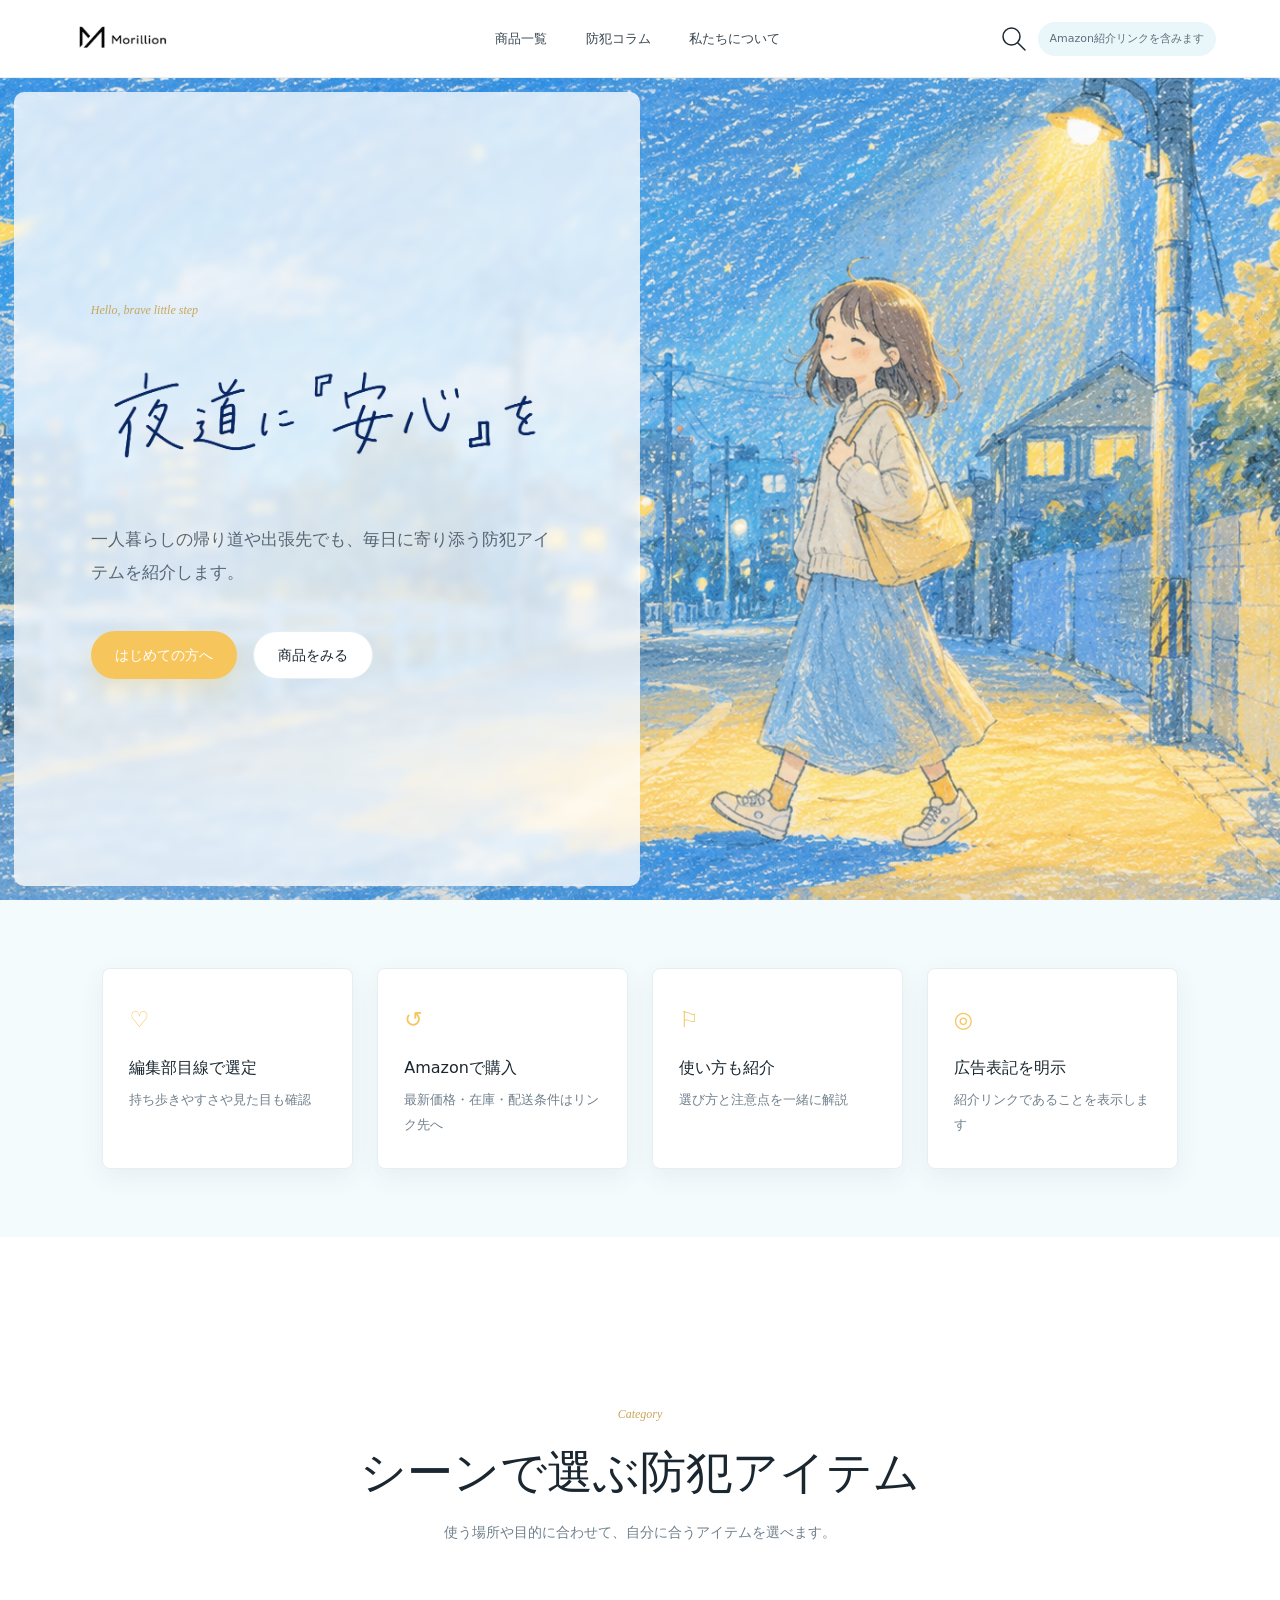
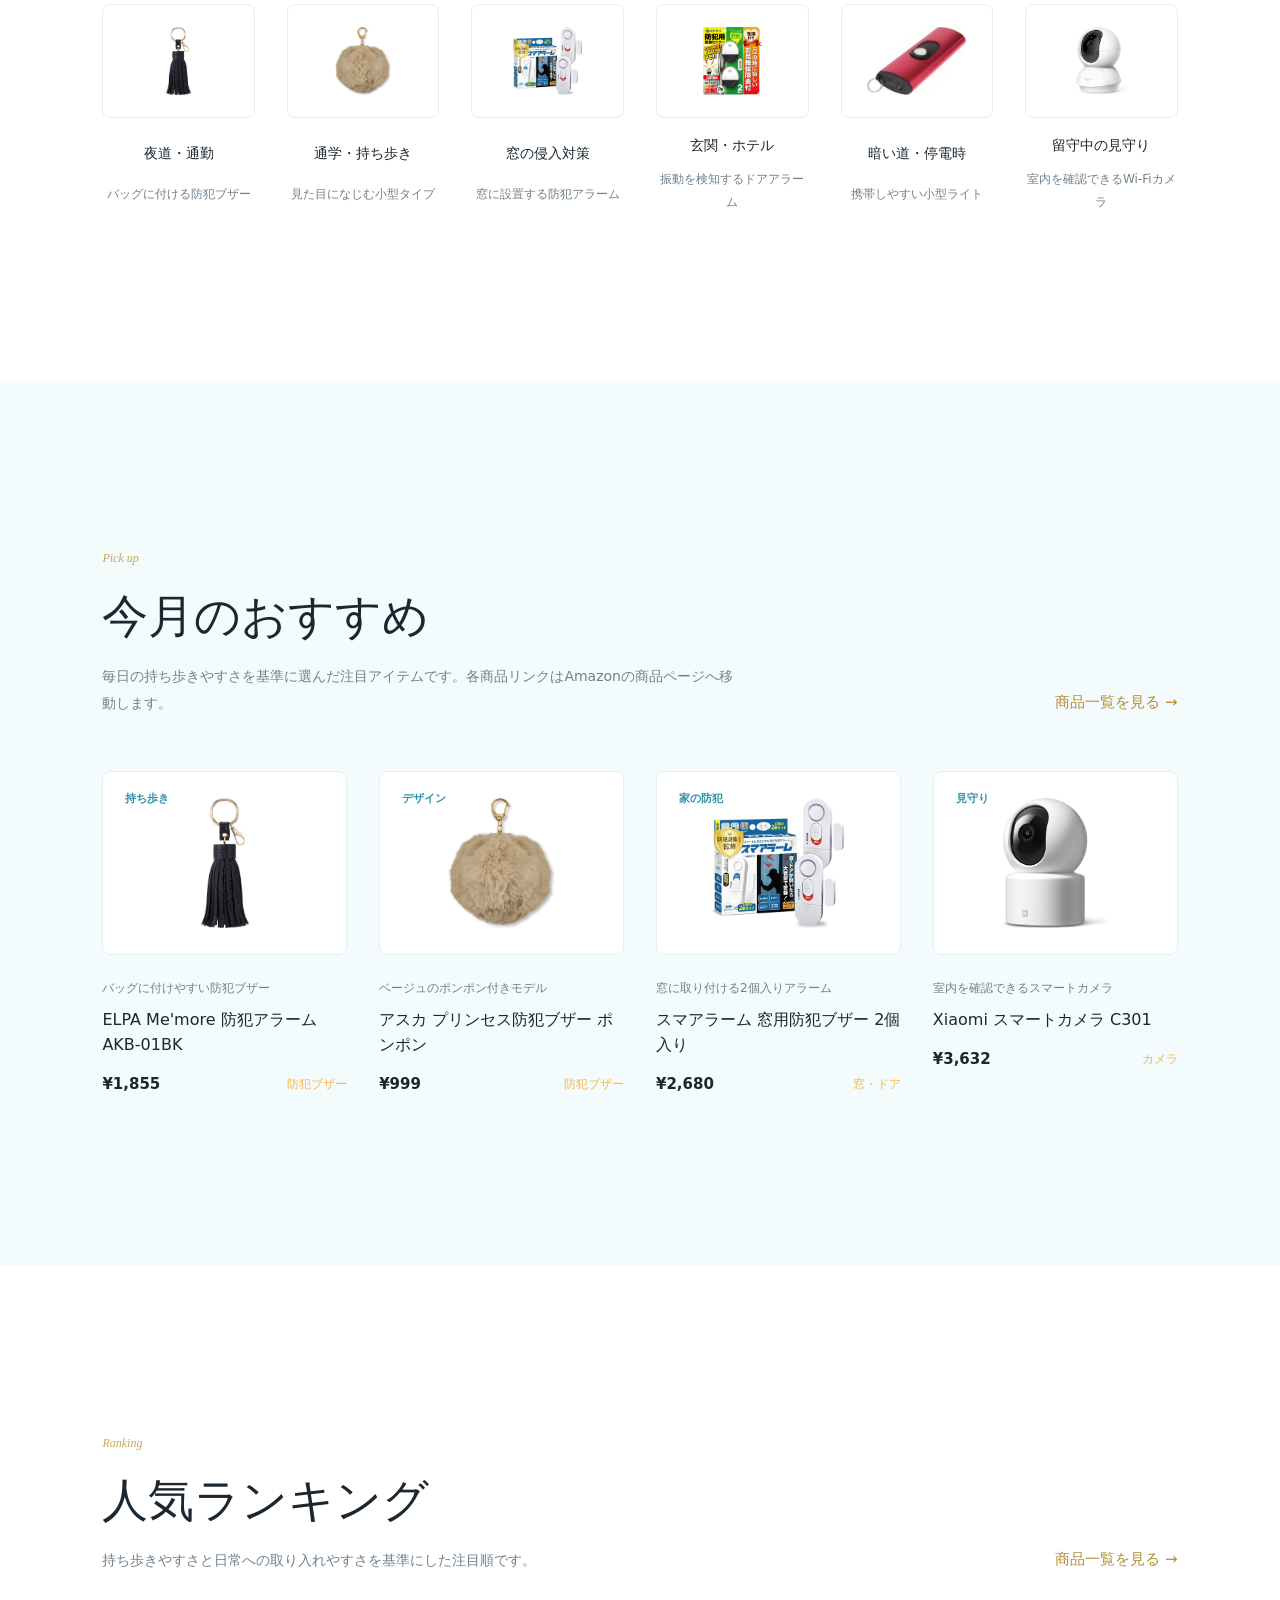
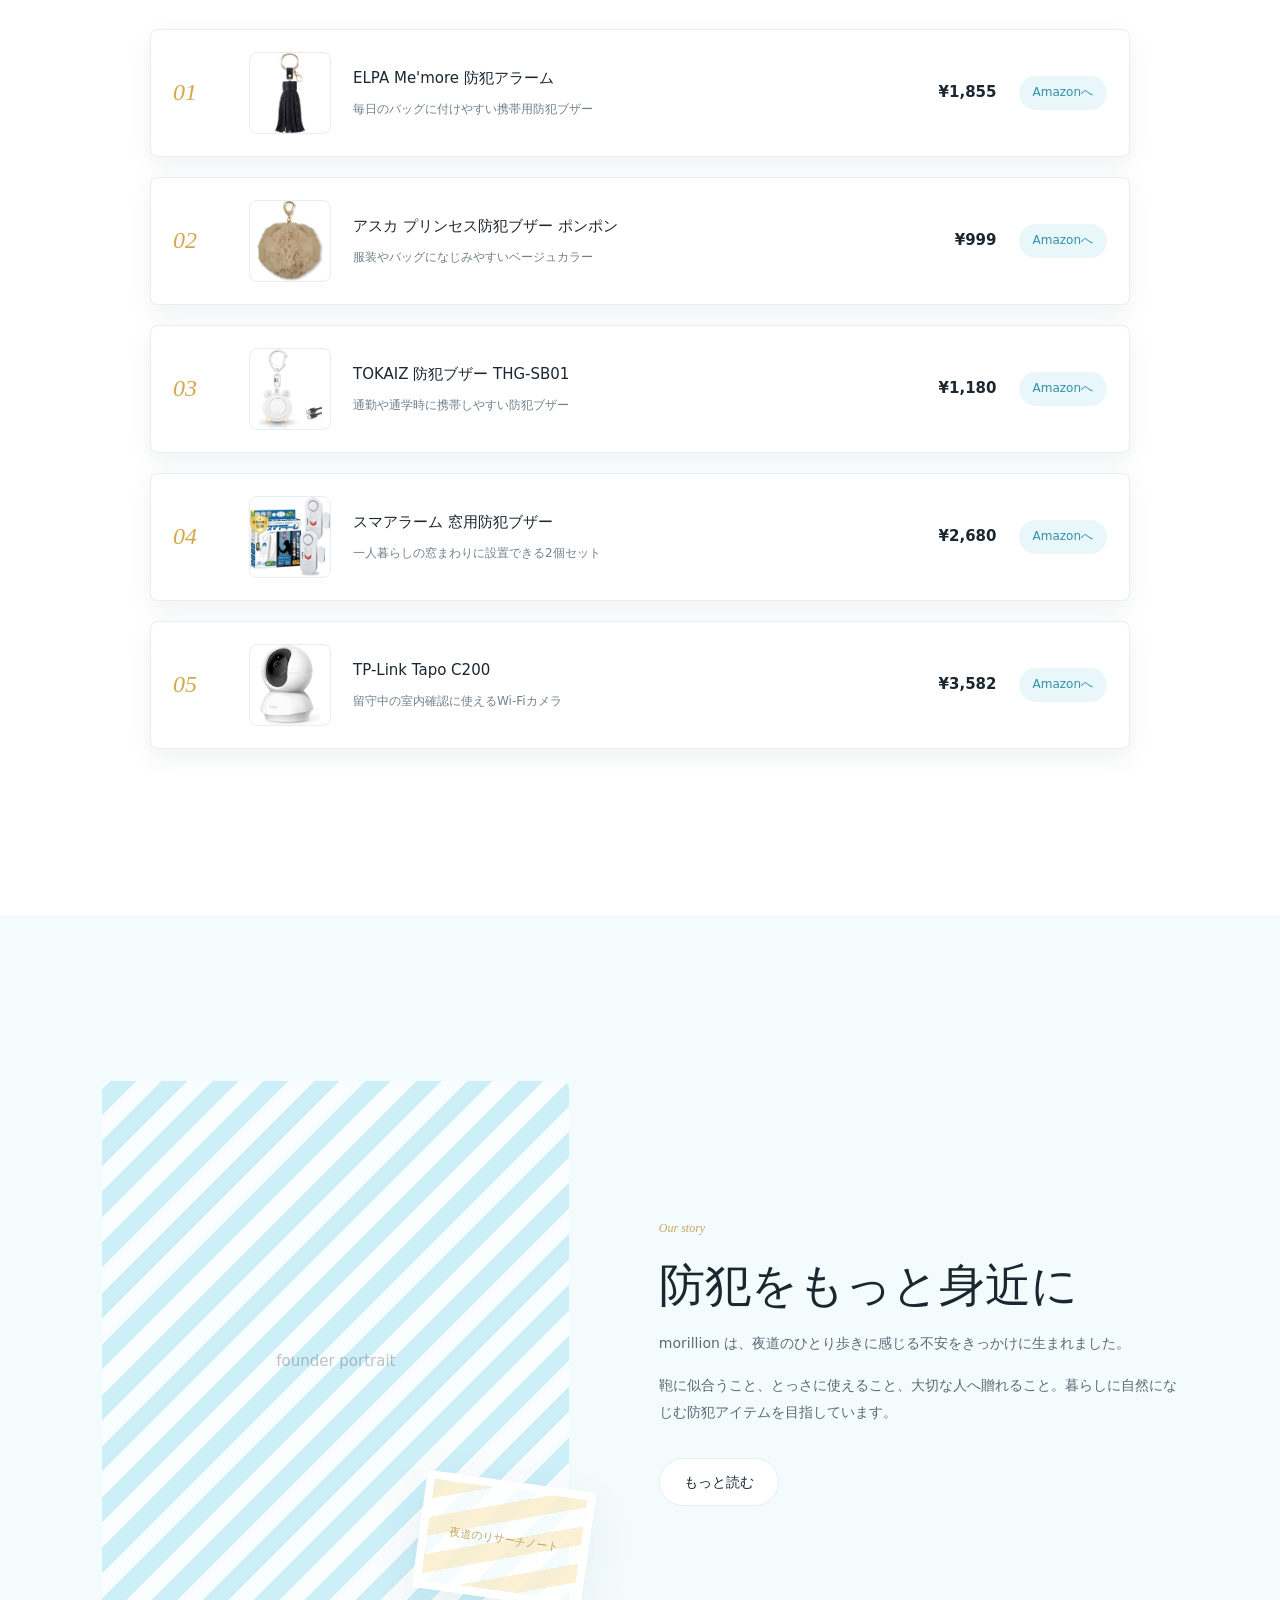
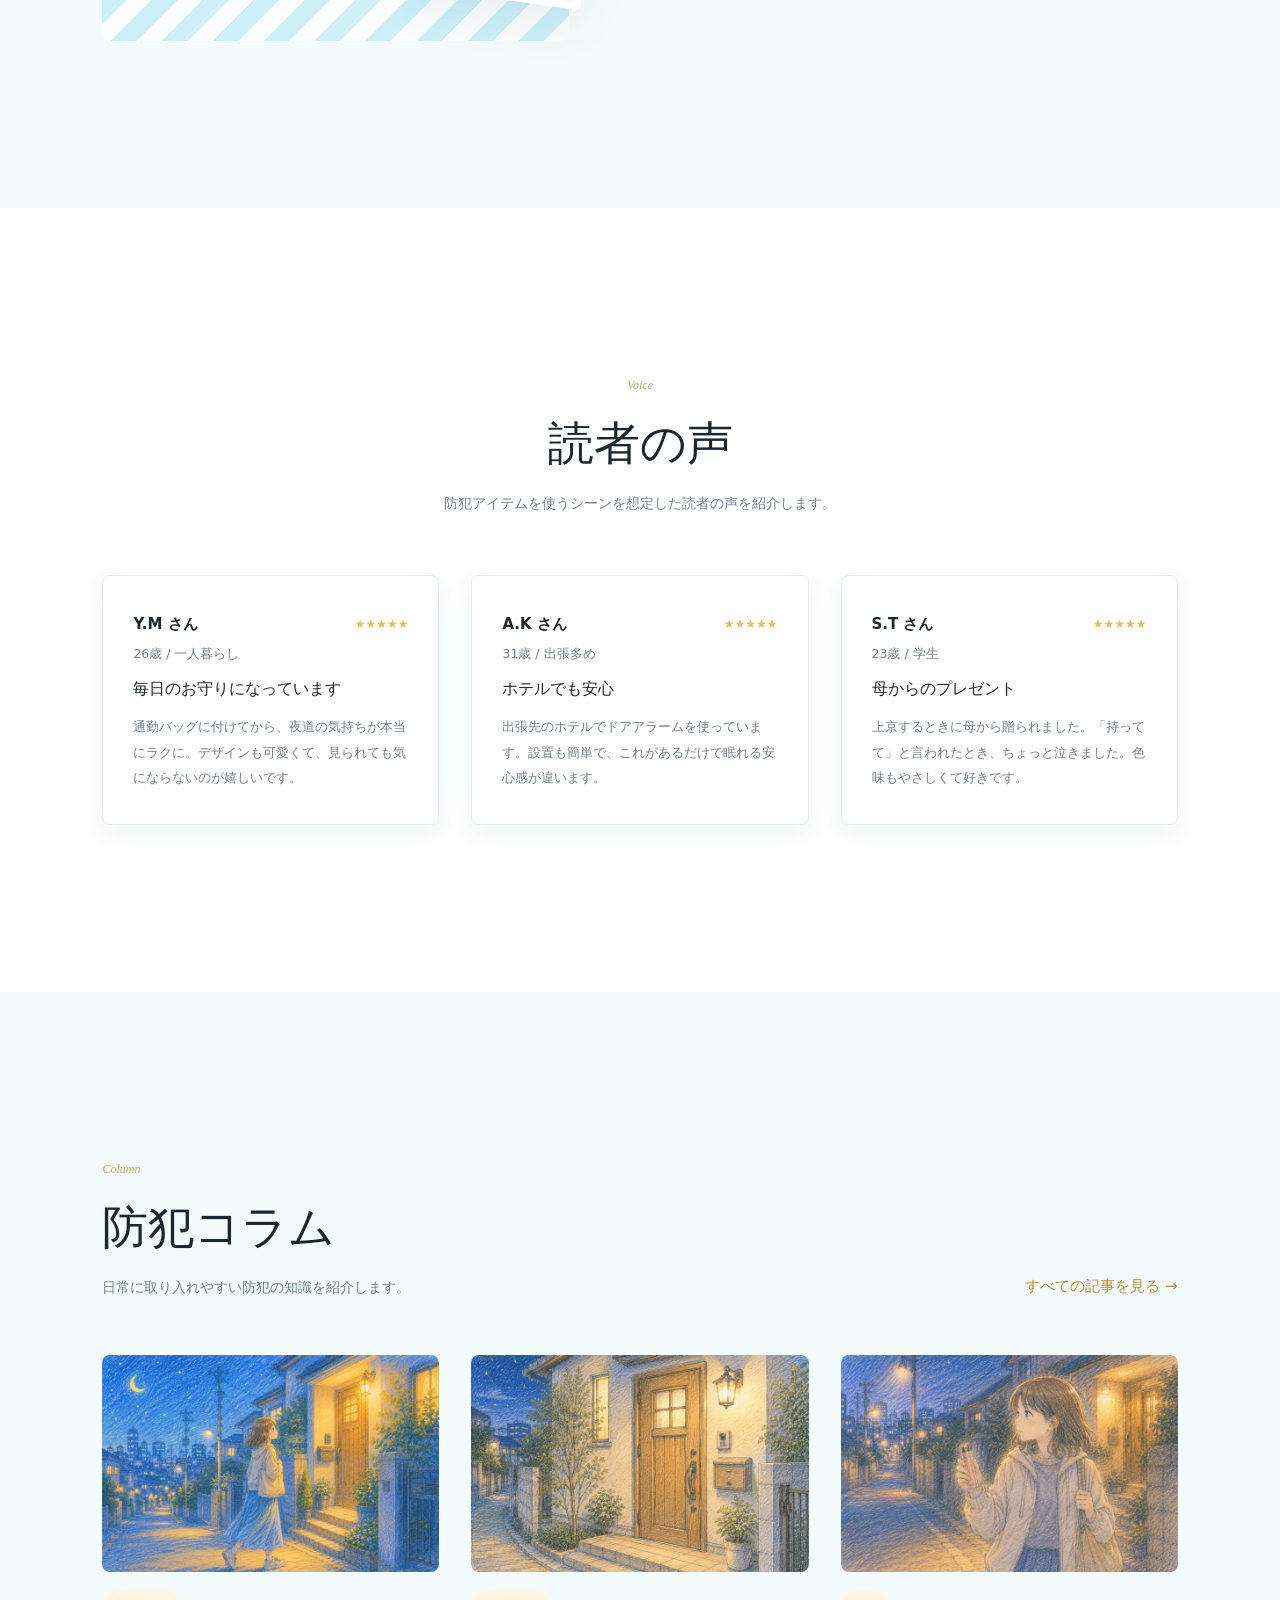
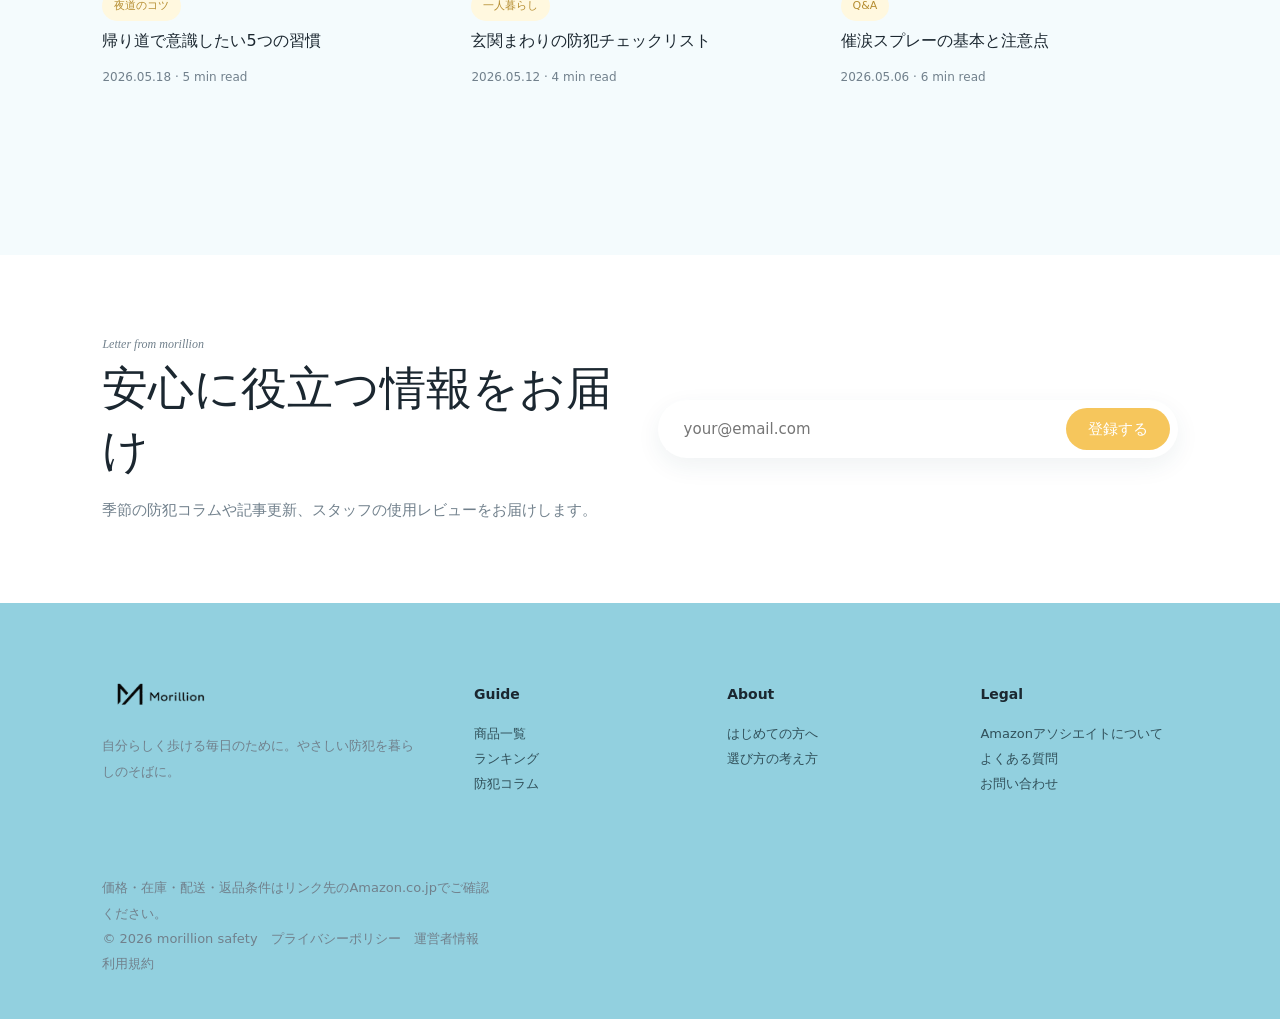
==== index.html @ a6da68ee "comit_sorano" ====
<!doctype html>
<html lang="ja">
  <head>
    <meta charset="utf-8">
    <meta name="viewport" content="width=device-width, initial-scale=1">
    <title>morillion | 女性向け夜道の防犯アイテム紹介サイト</title>
    <meta name="description" content="morillionは、夜道や一人暮らしの不安に寄り添う、防犯アイテムの選び方とAmazon掲載商品を紹介する情報サイトです。">
    <link rel="stylesheet" href="styles.css?v=20260609-15">
  </head>
  <body>
    <div class="intro-loader" id="introLoader" aria-label="読み込み中">
      <p class="intro-text" id="introText" aria-live="polite">夜道に「安心」を</p>
    </div>
    <header class="site-header">
      <a class="brand" href="#top" aria-label="morillion home">
        <span class="brand-logo-crop"><img class="brand-logo-image" src="images/brand-logo.png" alt="Morillion"></span>
      </a>
      <button class="menu-button" type="button" aria-expanded="false" aria-controls="site-nav">
        <span></span><span></span><span></span>
      </button>
      <nav id="site-nav" class="site-nav" aria-label="主要ナビゲーション">
        <a href="products.html">商品一覧</a>
        <a href="columns.html">防犯コラム</a>
        <a href="about.html">私たちについて</a>
      </nav>
      <div class="header-actions">
        <button type="button" aria-label="検索" data-search-open><svg class="search-icon" viewBox="0 0 32 32" aria-hidden="true"><circle cx="13.5" cy="13.5" r="8.5"></circle><path d="m20 20 7 7"></path></svg></button>
        <span class="affiliate-note">Amazon紹介リンクを含みます</span>
      </div>
    </header>

    <main id="top">
      <section class="hero">
        <div class="hero-copy">
          <p class="eyebrow">Hello, brave little step</p>
          <h1 class="hero-logo-title">
            <img src="images/hero-logo.png" alt="夜道に安心を">
          </h1>
          <p class="lead">一人暮らしの帰り道や出張先でも、毎日に寄り添う防犯アイテムを紹介します。</p>
          <div class="hero-buttons">
            <a class="button primary" href="about.html">はじめての方へ</a>
            <a class="button secondary" href="products.html">商品をみる</a>
          </div>
        </div>
        <div class="hero-visual image-hero" aria-label="夜道を歩く女性のイメージ">
          <img src="images/hero-visual.png" alt="夜道を歩く女性のイラスト">
        </div>
      </section>

      <section id="guide" class="trust-band" aria-label="morillionの安心ポイント">
        <article>
          <span>♡</span>
          <h2>編集部目線で選定</h2>
          <p>持ち歩きやすさや見た目も確認</p>
        </article>
        <article>
          <span>↺</span>
          <h2>Amazonで購入</h2>
          <p>最新価格・在庫・配送条件はリンク先へ</p>
        </article>
        <article>
          <span>⚐</span>
          <h2>使い方も紹介</h2>
          <p>選び方と注意点を一緒に解説</p>
        </article>
        <article>
          <span>◎</span>
          <h2>広告表記を明示</h2>
          <p>紹介リンクであることを表示します</p>
        </article>
      </section>

      <section class="section category-section">
        <p class="section-kicker">Category</p>
        <h2>シーンで選ぶ防犯アイテム</h2>
        <p class="section-lead">使う場所や目的に合わせて、自分に合うアイテムを選べます。</p>
        <div class="category-grid">
          <a href="products.html#alarm"><span class="scene-image"><img src="images/products/B0GKLRSCWT.jpg" alt="ELPA Me'more 防犯アラーム"></span><strong>夜道・通勤</strong><small>バッグに付ける防犯ブザー</small></a>
          <a href="products.html#alarm"><span class="scene-image"><img src="images/products/B0CLL9YHVR.jpg" alt="アスカ プリンセス防犯ブザー"></span><strong>通学・持ち歩き</strong><small>見た目になじむ小型タイプ</small></a>
          <a href="products.html#home"><span class="scene-image"><img src="images/products/B0G2L3BVNR.jpg" alt="スマアラーム 窓用防犯ブザー"></span><strong>窓の侵入対策</strong><small>窓に設置する防犯アラーム</small></a>
          <a href="products.html#home"><span class="scene-image"><img src="images/products/B0DWM73Z1W.jpg" alt="振動センサー 防犯ドアアラーム"></span><strong>玄関・ホテル</strong><small>振動を検知するドアアラーム</small></a>
          <a href="products.html#light"><span class="scene-image"><img src="images/products/B0GGXZ4G5D.jpg" alt="Miflaier キーチェーンライト"></span><strong>暗い道・停電時</strong><small>携帯しやすい小型ライト</small></a>
          <a href="products.html#camera"><span class="scene-image"><img src="images/products/B07YG7RNF2.jpg" alt="TP-Link Tapo C200"></span><strong>留守中の見守り</strong><small>室内を確認できるWi-Fiカメラ</small></a>
        </div>
      </section>

      <section id="products" class="section products-section">
        <div class="section-row">
          <div>
            <p class="section-kicker">Pick up</p>
            <h2>今月のおすすめ</h2>
            <p class="section-lead">毎日の持ち歩きやすさを基準に選んだ注目アイテムです。各商品リンクはAmazonの商品ページへ移動します。</p>
          </div>
          <a href="products.html">商品一覧を見る →</a>
        </div>
        <div class="product-grid">
          <article class="product-card">
            <div class="product-image has-photo"><img src="images/products/B0GKLRSCWT.jpg" alt="ELPA Me'more 防犯アラーム AKB-01BK"><b>持ち歩き</b></div>
            <p>バッグに付けやすい防犯ブザー</p>
            <h3><a href="https://www.amazon.co.jp/dp/B0GKLRSCWT" target="_blank" rel="sponsored noopener noreferrer">ELPA Me'more 防犯アラーム AKB-01BK</a></h3>
            <div><strong>¥1,855</strong><span>防犯ブザー</span></div>
          </article>
          <article class="product-card">
            <div class="product-image has-photo"><img src="images/products/B0CLL9YHVR.jpg" alt="アスカ プリンセス防犯ブザー ポンポン"><b>デザイン</b></div>
            <p>ベージュのポンポン付きモデル</p>
            <h3><a href="https://www.amazon.co.jp/dp/B0CLL9YHVR" target="_blank" rel="sponsored noopener noreferrer">アスカ プリンセス防犯ブザー ポンポン</a></h3>
            <div><strong>¥999</strong><span>防犯ブザー</span></div>
          </article>
          <article class="product-card">
            <div class="product-image has-photo"><img src="images/products/B0G2L3BVNR.jpg" alt="スマアラーム 窓用防犯ブザー"><b>家の防犯</b></div>
            <p>窓に取り付ける2個入りアラーム</p>
            <h3><a href="https://www.amazon.co.jp/dp/B0G2L3BVNR" target="_blank" rel="sponsored noopener noreferrer">スマアラーム 窓用防犯ブザー 2個入り</a></h3>
            <div><strong>¥2,680</strong><span>窓・ドア</span></div>
          </article>
          <article class="product-card">
            <div class="product-image has-photo"><img src="images/products/B0D7D7P84Q.jpg" alt="Xiaomi スマートカメラ C301"><b>見守り</b></div>
            <p>室内を確認できるスマートカメラ</p>
            <h3><a href="https://www.amazon.co.jp/dp/B0D7D7P84Q" target="_blank" rel="sponsored noopener noreferrer">Xiaomi スマートカメラ C301</a></h3>
            <div><strong>¥3,632</strong><span>カメラ</span></div>
          </article>
        </div>
      </section>

      <section id="ranking" class="section ranking-section">
        <div class="section-row">
          <div>
            <p class="section-kicker">Ranking</p>
            <h2>人気ランキング</h2>
            <p class="section-lead">持ち歩きやすさと日常への取り入れやすさを基準にした注目順です。</p>
          </div>
          <a href="products.html">商品一覧を見る →</a>
        </div>
        <ol class="ranking-list">
          <li><span>01</span><img class="thumb product-thumb" src="images/products/B0GKLRSCWT.jpg" alt="ELPA Me'more 防犯アラーム"><div><b><a href="https://www.amazon.co.jp/dp/B0GKLRSCWT" target="_blank" rel="sponsored noopener noreferrer">ELPA Me'more 防犯アラーム</a></b><small>毎日のバッグに付けやすい携帯用防犯ブザー</small></div><strong>¥1,855</strong><a class="mini-cart" href="https://www.amazon.co.jp/dp/B0GKLRSCWT" target="_blank" rel="sponsored noopener noreferrer">Amazonへ</a></li>
          <li><span>02</span><img class="thumb product-thumb" src="images/products/B0CLL9YHVR.jpg" alt="アスカ プリンセス防犯ブザー ポンポン"><div><b><a href="https://www.amazon.co.jp/dp/B0CLL9YHVR" target="_blank" rel="sponsored noopener noreferrer">アスカ プリンセス防犯ブザー ポンポン</a></b><small>服装やバッグになじみやすいベージュカラー</small></div><strong>¥999</strong><a class="mini-cart" href="https://www.amazon.co.jp/dp/B0CLL9YHVR" target="_blank" rel="sponsored noopener noreferrer">Amazonへ</a></li>
          <li><span>03</span><img class="thumb product-thumb" src="images/products/B0DG5SS977.jpg" alt="TOKAIZ 防犯ブザー THG-SB01"><div><b><a href="https://www.amazon.co.jp/dp/B0DG5SS977" target="_blank" rel="sponsored noopener noreferrer">TOKAIZ 防犯ブザー THG-SB01</a></b><small>通勤や通学時に携帯しやすい防犯ブザー</small></div><strong>¥1,180</strong><a class="mini-cart" href="https://www.amazon.co.jp/dp/B0DG5SS977" target="_blank" rel="sponsored noopener noreferrer">Amazonへ</a></li>
          <li><span>04</span><img class="thumb product-thumb" src="images/products/B0G2L3BVNR.jpg" alt="スマアラーム 窓用防犯ブザー"><div><b><a href="https://www.amazon.co.jp/dp/B0G2L3BVNR" target="_blank" rel="sponsored noopener noreferrer">スマアラーム 窓用防犯ブザー</a></b><small>一人暮らしの窓まわりに設置できる2個セット</small></div><strong>¥2,680</strong><a class="mini-cart" href="https://www.amazon.co.jp/dp/B0G2L3BVNR" target="_blank" rel="sponsored noopener noreferrer">Amazonへ</a></li>
          <li><span>05</span><img class="thumb product-thumb" src="images/products/B07YG7RNF2.jpg" alt="TP-Link Tapo C200"><div><b><a href="https://www.amazon.co.jp/dp/B07YG7RNF2" target="_blank" rel="sponsored noopener noreferrer">TP-Link Tapo C200</a></b><small>留守中の室内確認に使えるWi-Fiカメラ</small></div><strong>¥3,582</strong><a class="mini-cart" href="https://www.amazon.co.jp/dp/B07YG7RNF2" target="_blank" rel="sponsored noopener noreferrer">Amazonへ</a></li>
        </ol>
      </section>

      <section id="story" class="story-section">
        <div class="story-image">
          <span>founder portrait</span>
          <em>夜道のリサーチノート</em>
        </div>
        <div class="story-copy">
          <p class="section-kicker">Our story</p>
          <h2>防犯をもっと身近に</h2>
          <p>morillion は、夜道のひとり歩きに感じる不安をきっかけに生まれました。</p>
          <p>鞄に似合うこと、とっさに使えること、大切な人へ贈れること。暮らしに自然になじむ防犯アイテムを目指しています。</p>
          <a class="button secondary" href="about.html">もっと読む</a>
        </div>
      </section>

      <section class="section voice-section">
        <p class="section-kicker">Voice</p>
        <h2>読者の声</h2>
        <p class="section-lead">防犯アイテムを使うシーンを想定した読者の声を紹介します。</p>
        <div class="voice-grid">
          <article><div><b>Y.M さん</b><span>★★★★★</span></div><small>26歳 / 一人暮らし</small><h3>毎日のお守りになっています</h3><p>通勤バッグに付けてから、夜道の気持ちが本当にラクに。デザインも可愛くて、見られても気にならないのが嬉しいです。</p></article>
          <article><div><b>A.K さん</b><span>★★★★★</span></div><small>31歳 / 出張多め</small><h3>ホテルでも安心</h3><p>出張先のホテルでドアアラームを使っています。設置も簡単で、これがあるだけで眠れる安心感が違います。</p></article>
          <article><div><b>S.T さん</b><span>★★★★★</span></div><small>23歳 / 学生</small><h3>母からのプレゼント</h3><p>上京するときに母から贈られました。「持ってて」と言われたとき、ちょっと泣きました。色味もやさしくて好きです。</p></article>
        </div>
      </section>

      <section id="column" class="section column-section">
        <div class="section-row">
          <div>
            <p class="section-kicker">Column</p>
            <h2>防犯コラム</h2>
            <p class="section-lead">日常に取り入れやすい防犯の知識を紹介します。</p>
          </div>
          <a href="columns.html">すべての記事を見る →</a>
        </div>
        <div class="article-grid">
          <article><a href="article.html?id=night-habits"><div class="article-cover article-cover-image"><img src="images/columns/night-habits.png" alt="帰り道で意識したい5つの習慣" width="1536" height="1024" loading="lazy"></div><small>夜道のコツ</small><h3>帰り道で意識したい5つの習慣</h3><p>2026.05.18 · 5 min read</p></a></article>
          <article><a href="article.html?id=entrance-check"><div class="article-cover article-cover-image"><img src="images/columns/entrance-check.png" alt="玄関まわりの防犯チェックリスト" width="1536" height="1024" loading="lazy"></div><small>一人暮らし</small><h3>玄関まわりの防犯チェックリスト</h3><p>2026.05.12 · 4 min read</p></a></article>
          <article><a href="article.html?id=spray-basics"><div class="article-cover article-cover-image"><img src="images/columns/spray-basics.png" alt="催涙スプレーの基本と注意点" width="1536" height="1024" loading="lazy"></div><small>Q&amp;A</small><h3>催涙スプレーの基本と注意点</h3><p>2026.05.06 · 6 min read</p></a></article>
        </div>
      </section>

      <section class="newsletter">
        <div>
          <p class="section-kicker">Letter from morillion</p>
          <h2>安心に役立つ情報をお届け</h2>
          <p>季節の防犯コラムや記事更新、スタッフの使用レビューをお届けします。</p>
        </div>
        <form id="newsletterForm">
          <label for="email" class="sr-only">メールアドレス</label>
          <input id="email" type="email" placeholder="your@email.com" required>
          <button type="submit">登録する</button>
        </form>
      </section>
    </main>

    <footer class="site-footer">
      <div>
        <a class="brand" href="#top">
          <span class="brand-logo-crop"><img class="brand-logo-image" src="images/brand-logo.png" alt="Morillion"></span>
        </a>
        <p>自分らしく歩ける毎日のために。やさしい防犯を暮らしのそばに。</p>
      </div>
      <nav>
        <h2>Guide</h2>
        <a href="products.html">商品一覧</a>
        <a href="#ranking">ランキング</a>
        <a href="columns.html">防犯コラム</a>
      </nav>
      <nav>
        <h2>About</h2>
        <a href="about.html">はじめての方へ</a>
        <a href="about.html#values">選び方の考え方</a>
      </nav>
      <nav>
        <h2>Legal</h2>
        <a href="#">Amazonアソシエイトについて</a>
        <a href="#">よくある質問</a>
        <a href="#">お問い合わせ</a>
      </nav>
      <p class="copyright">価格・在庫・配送・返品条件はリンク先のAmazon.co.jpでご確認ください。<br>© 2026 morillion safety　<a href="#">プライバシーポリシー</a>　<a href="#">運営者情報</a>　<a href="#">利用規約</a></p>
    </footer>
    <script src="products-data.js?v=20260609-2"></script>
    <script src="column-articles.js?v=20260609-4"></script>
    <script src="script.js?v=20260609-3"></script>
  </body>
</html>
---- styles.css ----
:root {
  --ink: #1b2730;
  --muted: #71808c;
  --line: #e6eef1;
  --paper: #ffffff;
  --sky-50: #f4fbfd;
  --sky-100: #e9f6fa;
  --sky-200: #cfeaf2;
  --sky-400: #8fcadc;
  --teal: #2f91a9;
  --gold: #f6c65c;
  --cream: #fbf6e9;
  --green: #dcefe4;
  --coral: #f7d6cf;
  --sand: #f5ecd8;
  --shadow: 0 16px 48px rgba(31, 74, 92, .08);
  --soft-shadow: 0 8px 24px rgba(31, 74, 92, .07);
  color-scheme: light;
}

* {
  box-sizing: border-box;
}

html {
  scroll-behavior: smooth;
}

body {
  margin: 0;
  color: var(--ink);
  background: var(--paper);
  font-family: "Hiragino Sans", "Yu Gothic", "YuGothic", "Noto Sans JP", system-ui, sans-serif;
  font-size: 15px;
  font-weight: 300;
  line-height: 1.95;
}

.intro-loader {
  position: fixed;
  inset: 0;
  z-index: 9999;
  display: grid;
  place-items: center;
  background: #9ed8e8;
  opacity: 1;
  visibility: visible;
  animation: introSlideOut .9s cubic-bezier(.76, 0, .24, 1) 2.75s forwards;
}

.intro-loader.is-hidden {
  opacity: 0;
  visibility: hidden;
  pointer-events: none;
}

.intro-text {
  width: 0;
  max-width: max-content;
  min-height: 1.4em;
  margin: 0;
  color: #fff;
  font-family: "Hiragino Sans", "Yu Gothic", "YuGothic", "Noto Sans JP", system-ui, sans-serif;
  font-size: clamp(18px, 3.1vw, 38px);
  font-weight: 300;
  line-height: 1.35;
  letter-spacing: 0;
  text-align: center;
  white-space: nowrap;
  overflow: hidden;
  text-shadow: 0 10px 28px rgba(31, 74, 92, .12);
  animation: introTyping 1.65s steps(9, end) .35s forwards;
}

.intro-text::after {
  content: "";
  display: inline-block;
  width: .08em;
  height: .95em;
  margin-left: .16em;
  background: currentColor;
  vertical-align: -.08em;
  animation: caretBlink .8s steps(1) infinite;
}

.intro-loader.is-complete .intro-text::after {
  animation: none;
  opacity: 0;
}

@keyframes introTyping {
  from {
    width: 0;
  }

  to {
    width: 9em;
  }
}

@keyframes introSlideOut {
  to {
    transform: translateY(-100%);
    pointer-events: none;
  }
}

@keyframes caretBlink {
  50% {
    opacity: 0;
  }
}

a {
  color: inherit;
  text-decoration: none;
}

.button,
.mini-cart,
.site-nav a,
.category-grid a,
.product-card a,
.ranking-list a,
.header-actions button,
.menu-button {
  position: relative;
  overflow: hidden;
  transition: transform .18s ease, box-shadow .18s ease, background-color .18s ease;
}

.button:active,
.mini-cart:active,
.site-nav a:active,
.category-grid a:active,
.product-card a:active,
.ranking-list a:active,
.header-actions button:active,
.menu-button:active {
  transform: scale(.97);
}

.click-ripple {
  position: absolute;
  left: var(--ripple-x);
  top: var(--ripple-y);
  width: var(--ripple-size);
  height: var(--ripple-size);
  background: rgba(143, 202, 220, .34);
  border-radius: 50%;
  pointer-events: none;
  transform: translate(-50%, -50%) scale(0);
  animation: clickRipple .56s ease-out forwards;
}

@keyframes clickRipple {
  to {
    opacity: 0;
    transform: translate(-50%, -50%) scale(1);
  }
}

button,
input {
  font: inherit;
}

.site-header {
  position: sticky;
  top: 0;
  z-index: 20;
  display: grid;
  grid-template-columns: 220px 1fr auto;
  align-items: center;
  gap: 24px;
  min-height: 78px;
  padding: 14px clamp(20px, 5vw, 64px);
  background: rgba(255, 255, 255, .9);
  border-bottom: 1px solid rgba(230, 238, 241, .85);
  backdrop-filter: blur(16px);
}

.brand {
  display: inline-flex;
  align-items: center;
  min-width: 0;
}

.brand-logo-crop {
  position: relative;
  display: block;
  width: 116px;
  height: 29px;
  overflow: hidden;
}

.brand-logo-image {
  position: absolute;
  left: 50%;
  top: 50%;
  display: block;
  width: 116px;
  max-width: none;
  height: 116px;
  object-fit: contain;
  transform: translate(-50%, -50%);
}

.brand-mark {
  width: 28px;
  height: 28px;
  border: 4px solid var(--sky-400);
  border-right-color: transparent;
  border-bottom-color: transparent;
  border-radius: 50%;
  transform: rotate(45deg);
}

.brand strong {
  display: block;
  font-size: 17px;
  font-weight: 500;
  line-height: 1.1;
  letter-spacing: 0;
}

.brand small {
  display: block;
  color: var(--muted);
  font-size: 10px;
  line-height: 1.2;
}

.site-nav {
  display: flex;
  justify-content: center;
  gap: clamp(16px, 3vw, 42px);
  font-size: 13px;
  font-weight: 300;
  color: #394650;
}

.site-nav a {
  padding: 10px 0;
}

.site-nav a:hover {
  color: var(--teal);
}

.header-actions {
  display: flex;
  align-items: center;
  gap: 8px;
}

.header-actions button,
.menu-button {
  display: grid;
  place-items: center;
  width: 38px;
  height: 38px;
  color: var(--ink);
  background: transparent;
  border: 0;
  border-radius: 999px;
  cursor: pointer;
}

.header-actions button:hover,
.menu-button:hover {
  background: var(--sky-100);
}

.header-actions button[data-search-open] {
  color: var(--ink);
}

.search-icon {
  display: block;
  width: 32px;
  height: 32px;
  fill: none;
  stroke: currentColor;
  stroke-width: 1.5;
  stroke-linecap: round;
  stroke-linejoin: round;
}

.affiliate-note {
  display: inline-flex;
  align-items: center;
  min-height: 34px;
  padding: 0 12px;
  color: #5e6f79;
  background: var(--sky-100);
  border-radius: 999px;
  font-size: 11px;
  line-height: 1.4;
  white-space: nowrap;
}

.menu-button {
  display: none;
}

.menu-button span {
  width: 18px;
  height: 2px;
  background: var(--ink);
  border-radius: 999px;
}

.hero {
  position: relative;
  display: flex;
  align-items: stretch;
  min-height: calc(100vh - 78px);
  padding: 0;
  background: var(--sky-100);
  overflow: hidden;
}

.hero-copy {
  position: relative;
  z-index: 1;
  display: flex;
  flex-direction: column;
  justify-content: center;
  width: calc(50% - 14px);
  margin: 14px 0 14px 14px;
  padding: clamp(48px, 7vw, 112px) clamp(36px, 6vw, 96px);
  background: rgba(255, 255, 255, .76);
  border: 0;
  border-radius: 10px;
  box-shadow: none;
  backdrop-filter: blur(5px);
  -webkit-backdrop-filter: blur(5px);
}

.eyebrow,
.section-kicker {
  margin: 0 0 14px;
  color: #c8a65a;
  font-family: Georgia, "Times New Roman", serif;
  font-size: 12px;
  font-style: italic;
}

.hero h1 {
  margin: 0;
  font-family: "Hiragino Sans", "Yu Gothic", "YuGothic", "Noto Sans JP", system-ui, sans-serif;
  font-size: clamp(42px, 6.2vw, 84px);
  font-weight: 300;
  line-height: 1.22;
  letter-spacing: 0;
}

.hero-logo-title img {
  display: block;
  width: min(100%, 620px);
  height: auto;
}

mark {
  display: inline-block;
  color: inherit;
  background: linear-gradient(transparent 58%, var(--sky-200) 58%);
}

.lead {
  max-width: 560px;
  margin: 30px 0 0;
  color: #586774;
  font-size: clamp(14px, 1.65vw, 17px);
}

.affiliate-disclosure {
  max-width: 560px;
  margin: 18px 0 0;
  padding: 12px 16px;
  color: #4c6570;
  background: rgba(255, 255, 255, .72);
  border: 1px solid var(--line);
  border-radius: 8px;
  font-size: 12px;
  line-height: 1.7;
}

.hero-buttons,
.hero-points {
  display: flex;
  flex-wrap: wrap;
  gap: 16px;
  margin-top: 42px;
}

.button {
  display: inline-flex;
  align-items: center;
  justify-content: center;
  min-height: 48px;
  padding: 0 24px;
  border-radius: 999px;
  font-weight: 400;
  font-size: 14px;
}

.button.primary {
  color: #fff;
  background: var(--gold);
  box-shadow: 0 12px 24px rgba(246, 198, 92, .28);
}

.button.secondary {
  color: var(--ink);
  background: #fff;
  border: 1px solid var(--line);
}

.hero-points {
  display: grid;
  grid-template-columns: repeat(2, minmax(0, 1fr));
  max-width: 630px;
}

.hero-points div {
  padding: 20px 22px;
  background: #fff;
  border: 1px solid var(--line);
  border-radius: 8px;
  box-shadow: var(--soft-shadow);
}

.hero-points dt {
  font-weight: 400;
}

.hero-points dd {
  margin: 0;
  color: var(--muted);
  font-size: 12px;
}

.hero-visual {
  position: relative;
  min-height: 560px;
  border-radius: 50%;
  background: radial-gradient(circle at 50% 50%, var(--sky-100), var(--sky-100) 58%, transparent 59%);
}

.image-hero {
  position: absolute;
  inset: 0;
  min-height: 0;
  border-radius: 0;
  background: transparent;
  overflow: hidden;
}

.image-hero img {
  display: block;
  width: 100%;
  height: 100%;
  object-fit: cover;
  object-position: 56% center;
  border-radius: 0;
  box-shadow: none;
}

.person {
  position: absolute;
  right: 28%;
  top: 26%;
  width: 118px;
  height: 270px;
  border-radius: 54px 54px 24px 24px;
  background:
    radial-gradient(circle at 50% 20px, #f5c7ad 0 28px, transparent 29px),
    linear-gradient(#121c22 0 54px, transparent 55px),
    linear-gradient(90deg, transparent 0 14%, #f7dbc8 14% 29%, transparent 29% 71%, #f7dbc8 71% 86%, transparent 86%),
    linear-gradient(#d7f1f6 0 165px, transparent 166px);
}

.person::before,
.person::after {
  content: "";
  position: absolute;
  bottom: 0;
  width: 14px;
  height: 84px;
  background: #53616a;
  border-radius: 999px;
}

.person::before {
  left: 36px;
}

.person::after {
  right: 36px;
}

.floating-card {
  position: absolute;
  display: grid;
  place-items: center;
  width: 210px;
  height: 150px;
  color: #b9a777;
  background:
    repeating-linear-gradient(-18deg, rgba(255,255,255,.72) 0 18px, rgba(245,236,216,.92) 18px 36px);
  border: 10px solid #fff;
  border-radius: 4px;
  box-shadow: var(--shadow);
  font-size: 12px;
  transform: rotate(-9deg);
}

.card-a {
  left: 12%;
  top: 42%;
}

.card-b {
  right: 4%;
  top: 12%;
  color: #85bdcc;
  background:
    repeating-linear-gradient(-18deg, rgba(255,255,255,.7) 0 18px, rgba(207,234,242,.9) 18px 36px);
  transform: rotate(8deg);
}

.badge {
  position: absolute;
  right: 8%;
  bottom: 13%;
  display: grid;
  place-items: center;
  width: 112px;
  height: 112px;
  color: #9c8150;
  background: #fff7df;
  border: 1px solid #f3dba2;
  border-radius: 50%;
  text-align: center;
  font-family: Georgia, "Times New Roman", serif;
  font-style: italic;
  line-height: 1.2;
  box-shadow: var(--soft-shadow);
}

.badge small {
  font-size: 10px;
}

.trust-band,
.products-section,
.story-section,
.column-section {
  background: var(--sky-50);
}

.category-section,
.ranking-section,
.voice-section,
.newsletter {
  background: var(--paper);
}

.trust-band {
  display: grid;
  grid-template-columns: repeat(4, minmax(0, 1fr));
  gap: 24px;
  padding: 68px clamp(24px, 8vw, 128px);
}

.trust-band article,
.voice-grid article,
.ranking-list li {
  background: #fff;
  border: 1px solid var(--line);
  border-radius: 8px;
  box-shadow: var(--soft-shadow);
}

.trust-band article {
  padding: 30px 26px;
}

.trust-band span {
  color: var(--gold);
  font-size: 22px;
}

.trust-band h2 {
  margin: 10px 0 4px;
  font-size: 16px;
  font-weight: 500;
}

.trust-band p,
.section-lead,
.product-card p,
.ranking-list small,
.voice-grid small,
.voice-grid p,
.article-grid p,
.newsletter p,
.site-footer p {
  color: var(--muted);
}

.trust-band p {
  margin: 0;
  font-size: 13px;
}

.section {
  padding: clamp(96px, 13vw, 180px) clamp(24px, 8vw, 128px);
  text-align: center;
}

.section h2,
.story-copy h2,
.newsletter h2 {
  margin: 0;
  font-weight: 500;
  font-size: clamp(27px, 3.8vw, 46px);
  line-height: 1.35;
  letter-spacing: 0;
}

.section-lead {
  margin: 16px auto 58px;
  max-width: 640px;
  font-size: 14px;
}

.category-grid {
  display: grid;
  grid-template-columns: repeat(6, minmax(0, 1fr));
  gap: 32px;
  max-width: 1100px;
  margin: 0 auto;
}

.category-grid a {
  display: grid;
  justify-items: center;
  gap: 8px;
  text-align: center;
}

.scene-image {
  display: grid;
  place-items: center;
  width: 100%;
  max-width: 168px;
  aspect-ratio: 4 / 3;
  padding: 22px;
  margin-bottom: 6px;
  overflow: hidden;
  background: #fff;
  border: 1px solid var(--line);
  border-radius: 8px;
  box-sizing: border-box;
}

.scene-image img {
  display: block;
  width: 100%;
  height: 100%;
  min-width: 0;
  min-height: 0;
  object-fit: contain;
  object-position: center;
}

.category-grid strong {
  font-size: 14px;
  font-weight: 400;
}

.category-grid small {
  color: var(--muted);
  font-size: 12px;
}

.stripe,
.product-image,
.thumb,
.article-cover,
.story-image {
  background: repeating-linear-gradient(-45deg, rgba(255,255,255,.55) 0 18px, var(--stripe-color) 18px 36px);
}

.stripe {
  display: block;
  width: min(132px, 100%);
  aspect-ratio: 1;
  border-radius: 50%;
}

.blue { --stripe-color: #cfeef7; }
.cream { --stripe-color: #fbefd0; }
.green { --stripe-color: #d9f0df; }
.coral { --stripe-color: #f7d4cb; }
.sand { --stripe-color: #f3ead4; }
.sky { --stripe-color: #d8f3fa; }

.product-grid,
.voice-grid,
.article-grid {
  display: grid;
  grid-template-columns: repeat(4, minmax(0, 1fr));
  gap: 32px;
  text-align: left;
}

.product-card h3,
.article-grid h3,
.voice-grid h3 {
  margin: 8px 0 12px;
  font-size: 16px;
  font-weight: 500;
  line-height: 1.55;
  letter-spacing: 0;
}

.product-image {
  position: relative;
  display: grid;
  place-items: center;
  aspect-ratio: 4 / 3;
  padding: 26px;
  margin-bottom: 22px;
  color: rgba(83, 97, 106, .42);
  border-radius: 8px;
  overflow: hidden;
  box-sizing: border-box;
}

.product-image img {
  width: 100%;
  height: 100%;
  min-width: 0;
  min-height: 0;
  object-fit: contain;
  object-position: center;
  display: block;
}

.product-image.has-photo {
  background: #fff;
  border: 1px solid var(--line);
}

.product-image b {
  position: absolute;
  top: 12px;
  left: 12px;
  padding: 4px 10px;
  color: var(--teal);
  background: rgba(255,255,255,.78);
  border-radius: 999px;
  font-size: 11px;
}

.product-card p {
  margin: 0;
  font-size: 12px;
}

.product-card > div:last-child {
  display: flex;
  justify-content: space-between;
  gap: 8px;
  align-items: center;
}

.product-card span {
  color: #f2b84d;
  font-size: 12px;
  white-space: nowrap;
}

.ranking-list {
  display: grid;
  gap: 20px;
  max-width: 980px;
  margin: 0 auto;
  padding: 0;
  list-style: none;
  text-align: left;
}

.ranking-list li {
  display: grid;
  grid-template-columns: 54px 82px 1fr auto auto;
  gap: 22px;
  align-items: center;
  padding: 22px;
}

.ranking-list li > span {
  color: #d4a84a;
  font-family: Georgia, "Times New Roman", serif;
  font-size: 24px;
  font-style: italic;
}

.thumb {
  display: block;
  width: 82px;
  aspect-ratio: 1;
  border-radius: 8px;
}

.product-thumb {
  height: 82px;
  object-fit: contain;
  background: #fff;
  border: 1px solid var(--line);
}

.ranking-list b {
  display: block;
  font-size: 15px;
  font-weight: 500;
}

.ranking-list small {
  display: block;
  margin-top: 4px;
  font-size: 12px;
}

.mini-cart {
  display: inline-flex;
  align-items: center;
  justify-content: center;
  min-width: 78px;
  height: 34px;
  padding: 0 14px;
  color: var(--teal);
  background: var(--sky-100);
  border: 0;
  border-radius: 999px;
  cursor: pointer;
  font-weight: 400;
  font-size: 12px;
}

.story-section {
  display: grid;
  grid-template-columns: minmax(280px, .9fr) minmax(0, 1fr);
  gap: clamp(40px, 7vw, 104px);
  align-items: center;
  padding: clamp(104px, 13vw, 180px) clamp(24px, 8vw, 128px);
}

.story-image {
  position: relative;
  display: grid;
  place-items: center;
  min-height: 560px;
  color: rgba(83, 97, 106, .38);
  border-radius: 8px;
  --stripe-color: #cceff8;
}

.story-image em {
  position: absolute;
  right: -20px;
  bottom: 42px;
  display: grid;
  place-items: center;
  width: 170px;
  height: 118px;
  color: #c2a65d;
  background: repeating-linear-gradient(-18deg, rgba(255,255,255,.8) 0 18px, rgba(251,239,208,.9) 18px 36px);
  border: 8px solid #fff;
  border-radius: 4px;
  box-shadow: var(--shadow);
  font-size: 11px;
  font-style: normal;
  transform: rotate(8deg);
}

.story-copy {
  max-width: 620px;
}

.story-copy p:not(.section-kicker) {
  color: #596976;
  font-size: 14px;
}

.story-copy .button {
  margin-top: 18px;
}

.voice-grid {
  grid-template-columns: repeat(3, minmax(0, 1fr));
}

.voice-grid article {
  padding: 34px 30px;
}

.voice-grid article > div {
  display: flex;
  justify-content: space-between;
  gap: 12px;
  align-items: center;
}

.voice-grid span {
  color: #f2b84d;
  font-size: 12px;
}

.voice-grid p {
  margin-bottom: 0;
  font-size: 13px;
}

.section-row {
  display: flex;
  justify-content: space-between;
  gap: 24px;
  align-items: end;
  margin-bottom: 54px;
  text-align: left;
}

.section-row .section-lead {
  margin-bottom: 0;
}

.section-row a {
  color: #b58d31;
  font-weight: 400;
  white-space: nowrap;
}

.article-grid {
  grid-template-columns: repeat(3, minmax(0, 1fr));
}

.article-cover {
  display: grid;
  place-items: center;
  aspect-ratio: 1.55;
  margin-bottom: 18px;
  color: rgba(83, 97, 106, .35);
  border-radius: 8px;
}

.article-cover-image {
  overflow: hidden;
}

.article-cover-image img {
  display: block;
  width: 100%;
  height: 100%;
  object-fit: cover;
  transition: transform .35s ease;
}

.article-grid a:hover .article-cover-image img {
  transform: scale(1.025);
}

.article-grid small {
  display: inline-block;
  padding: 4px 12px;
  color: #b58d31;
  background: #fff8df;
  border-radius: 999px;
  font-size: 11px;
}

.article-grid p {
  margin: 0;
  font-size: 12px;
}

.newsletter {
  display: grid;
  grid-template-columns: 1fr minmax(320px, 520px);
  gap: 40px;
  align-items: center;
  padding: 78px clamp(24px, 8vw, 128px);
}

.newsletter p {
  margin-bottom: 0;
}

.newsletter form {
  display: flex;
  min-height: 58px;
  padding: 8px;
  background: #fff;
  border-radius: 999px;
  box-shadow: var(--soft-shadow);
}

.newsletter input {
  width: 100%;
  min-width: 0;
  padding: 0 18px;
  border: 0;
  outline: 0;
}

.newsletter button {
  flex: 0 0 auto;
  padding: 0 22px;
  color: #fff;
  background: var(--gold);
  border: 0;
  border-radius: 999px;
  cursor: pointer;
  font-weight: 400;
}

.listing-hero {
  padding: clamp(82px, 11vw, 142px) clamp(24px, 8vw, 128px) clamp(54px, 8vw, 96px);
  background:
    radial-gradient(circle at 82% 20%, rgba(246, 198, 92, .2), transparent 18rem),
    linear-gradient(135deg, #fff 0 48%, var(--sky-100) 48% 100%);
}

.listing-hero h1 {
  max-width: 760px;
  margin: 0;
  font-size: clamp(42px, 7vw, 84px);
  font-weight: 300;
  line-height: 1.18;
  letter-spacing: 0;
}

.listing-hero .listing-logo-title {
  width: min(100%, 640px);
  max-width: none;
}

.listing-logo-title img {
  display: block;
  width: 100%;
  height: auto;
}

.listing-hero > p:not(.section-kicker):not(.affiliate-disclosure) {
  max-width: 680px;
  margin: 24px 0 0;
  color: #586774;
  font-size: clamp(14px, 1.65vw, 17px);
}

.product-listing {
  padding: clamp(72px, 10vw, 132px) clamp(24px, 8vw, 128px);
}

.listing-toolbar {
  display: flex;
  justify-content: space-between;
  gap: 28px;
  align-items: end;
  margin-bottom: 40px;
}

.listing-toolbar h2 {
  margin: 0;
  font-size: clamp(26px, 3.4vw, 42px);
  font-weight: 500;
  line-height: 1.35;
}

.filter-chips {
  display: flex;
  flex-wrap: wrap;
  justify-content: flex-end;
  gap: 10px;
}

.filter-chips a {
  display: inline-flex;
  align-items: center;
  min-height: 36px;
  padding: 0 14px;
  color: var(--teal);
  background: var(--sky-100);
  border: 1px solid var(--line);
  border-radius: 999px;
  font-size: 12px;
}

.catalog-grid {
  display: grid;
  gap: 24px;
}

.compact-catalog {
  grid-template-columns: repeat(4, minmax(0, 1fr));
  column-gap: clamp(18px, 3vw, 34px);
  row-gap: clamp(42px, 6vw, 70px);
}

.product-search-box {
  display: grid;
  grid-template-columns: auto minmax(220px, 420px) 1fr;
  align-items: center;
  gap: 14px 20px;
  margin: 30px 0 48px;
  padding: 20px 24px;
  background: var(--sky-50);
  border: 1px solid var(--line);
  border-radius: 8px;
}

.product-search-box label {
  font-size: 13px;
  font-weight: 500;
}

.product-search-box input {
  width: 100%;
  height: 44px;
  padding: 0 15px;
  background: #fff;
  border: 1px solid var(--sky-200);
  border-radius: 7px;
  outline: none;
  font: inherit;
}

.product-search-box input:focus {
  border-color: var(--teal);
  box-shadow: 0 0 0 3px rgba(47, 145, 169, .12);
}

.product-search-box p {
  margin: 0;
  color: var(--muted);
  font-size: 12px;
}

.catalog-card[hidden] {
  display: none;
}

.catalog-card {
  display: grid;
  grid-template-columns: minmax(180px, 280px) minmax(0, 1fr);
  gap: clamp(22px, 4vw, 46px);
  align-items: center;
  padding: clamp(18px, 3vw, 30px);
  background: #fff;
  border: 1px solid var(--line);
  border-radius: 8px;
  box-shadow: var(--soft-shadow);
}

.compact-card {
  position: relative;
  display: flex;
  min-height: 0;
  flex-direction: column;
  align-items: stretch;
  padding: 0;
  background: transparent;
  border: 0;
  border-radius: 0;
  box-shadow: none;
}

.compact-card h2 {
  margin: 8px 0 0;
  font-size: 15px;
  font-weight: 500;
  line-height: 1.08;
  letter-spacing: 0;
}

.product-slot {
  display: grid;
  place-items: center;
  aspect-ratio: 1 / 1.08;
  margin-bottom: 16px;
  background:
    linear-gradient(135deg, rgba(255,255,255,.42), transparent 48%),
    repeating-linear-gradient(-45deg, rgba(255,255,255,.7) 0 18px, var(--sky-100) 18px 36px);
  border-radius: 8px;
  overflow: hidden;
}

.product-slot img {
  display: block;
  width: 100%;
  height: 100%;
  padding: 14px;
  object-fit: contain;
  background: #fff;
}

.product-slot-B0GKLRSCWT img,
.product-slot-B08BNVHJ5J img,
.product-slot-B0C7GDLYVB img {
  position: absolute;
  inset: 0;
  width: 100%;
  max-width: none;
  height: 100%;
  max-height: none;
  padding: 46px 33px;
  object-fit: contain;
  object-position: center;
}

.product-slot-B0GKLRSCWT,
.product-slot-B08BNVHJ5J,
.product-slot-B0C7GDLYVB {
  position: relative;
  aspect-ratio: 1 / 1.08;
  background: #fff;
}

.product-price {
  margin: -3px 0 0;
  color: var(--teal);
  font-size: 13px;
  font-weight: 500;
  line-height: 1;
  letter-spacing: 0;
}

.compact-card.is-placeholder {
  background: transparent;
}

.text-link {
  display: inline-flex;
  width: max-content;
  margin-top: -3px;
  color: #b58d31;
  font-size: 12px;
  font-weight: 400;
  line-height: 1;
  letter-spacing: 0;
  border-bottom: 1px solid currentColor;
}

.text-link.is-disabled {
  color: var(--muted);
  border-bottom-color: transparent;
  cursor: default;
}

.catalog-image {
  display: grid;
  place-items: center;
  aspect-ratio: 1;
  background: var(--sky-50);
  border: 1px solid var(--line);
  border-radius: 8px;
  overflow: hidden;
}

.catalog-image img {
  display: block;
  width: 100%;
  height: 100%;
  object-fit: contain;
}

.catalog-copy {
  min-width: 0;
}

.product-tag {
  display: inline-flex;
  width: max-content;
  margin: 0;
  padding: 3px 9px;
  color: #b58d31;
  background: #fff8df;
  border-radius: 999px;
  font-size: 10px;
  line-height: 1.5;
}

.catalog-copy h2 {
  margin: 0;
  font-size: clamp(20px, 2.2vw, 30px);
  font-weight: 500;
  line-height: 1.45;
}

.catalog-copy > p:not(.product-tag) {
  margin: 12px 0 0;
  color: #596976;
  font-size: 14px;
}

.catalog-copy ul {
  display: flex;
  flex-wrap: wrap;
  gap: 8px;
  margin: 18px 0 22px;
  padding: 0;
  list-style: none;
}

.catalog-copy li {
  padding: 6px 10px;
  color: #52636d;
  background: var(--sky-50);
  border: 1px solid var(--line);
  border-radius: 999px;
  font-size: 12px;
}

.column-list-hero {
  background:
    radial-gradient(circle at 84% 24%, rgba(246, 198, 92, .16), transparent 20rem),
    linear-gradient(135deg, #fff 0 52%, var(--sky-50) 52% 100%);
}

.column-listing {
  padding: clamp(66px, 9vw, 120px) clamp(24px, 8vw, 128px) clamp(96px, 12vw, 160px);
}

.column-filter {
  display: flex;
  justify-content: space-between;
  gap: 30px;
  align-items: center;
  padding-bottom: 24px;
  border-bottom: 1px solid var(--line);
}

.column-filter > span {
  color: var(--ink);
  font-size: 13px;
  font-weight: 500;
}

.column-filter nav {
  display: flex;
  flex-wrap: wrap;
  justify-content: flex-end;
  gap: 8px 24px;
}

.column-filter button {
  padding: 4px 0;
  color: var(--muted);
  background: transparent;
  border: 0;
  border-bottom: 1px solid transparent;
  cursor: pointer;
  font-size: 12px;
}

.column-filter button:hover,
.column-filter button.is-active {
  color: var(--teal);
}

.column-filter button.is-active {
  border-bottom-color: currentColor;
}

.column-filter-status {
  margin: 14px 0 0;
  color: var(--muted);
  font-size: 12px;
  text-align: right;
}

[data-column-category][hidden] {
  display: none;
}

.featured-column {
  display: grid;
  grid-template-columns: minmax(320px, 1.1fr) minmax(280px, .9fr);
  gap: clamp(36px, 6vw, 80px);
  align-items: center;
  margin: clamp(54px, 7vw, 90px) 0 clamp(76px, 10vw, 128px);
}

.column-cover {
  aspect-ratio: 1.55;
  background: repeating-linear-gradient(-45deg, rgba(255,255,255,.55) 0 18px, var(--stripe-color) 18px 36px);
  border-radius: 8px;
}

.column-cover-large {
  aspect-ratio: 1.35;
  box-shadow: var(--soft-shadow);
}

.column-image-link {
  display: block;
  overflow: hidden;
  aspect-ratio: 1.55;
  border-radius: 8px;
}

.featured-column > .column-image-link {
  aspect-ratio: 1.35;
  box-shadow: var(--soft-shadow);
}

.column-image {
  display: block;
  width: 100%;
  height: 100%;
  object-fit: cover;
  transition: transform .35s ease;
}

.column-image-large {
  object-position: center;
}

.column-image-link:hover .column-image {
  transform: scale(1.025);
}

.column-category {
  display: inline-flex;
  margin: 0 0 12px;
  padding: 4px 11px;
  color: #b58d31;
  background: #fff8df;
  border-radius: 999px;
  font-size: 11px;
  line-height: 1.5;
}

.featured-column h2 {
  margin: 0;
  font-size: clamp(26px, 3.7vw, 46px);
  font-weight: 500;
  line-height: 1.45;
}

.featured-column > div:last-child > p:not(.column-category):not(.column-meta) {
  margin: 20px 0 0;
  color: #596976;
  font-size: 14px;
}

.column-meta {
  margin: 16px 0 0;
  color: var(--muted);
  font-size: 11px;
  line-height: 1.5;
}

.column-read {
  display: inline-flex;
  margin-top: 24px;
  color: #b58d31;
  border-bottom: 1px solid currentColor;
  font-size: 13px;
}

.column-read.is-disabled {
  color: var(--muted);
  border-bottom-color: transparent;
}

.column-list-grid {
  display: grid;
  grid-template-columns: repeat(3, minmax(0, 1fr));
  column-gap: clamp(22px, 4vw, 48px);
  row-gap: clamp(56px, 8vw, 92px);
}

.column-list-card {
  min-width: 0;
}

.column-list-card .column-cover,
.column-list-card .column-image-link {
  margin-bottom: 18px;
}

.column-list-card .column-category {
  margin-bottom: 8px;
}

.column-list-card h2 {
  margin: 0;
  font-size: clamp(16px, 1.7vw, 20px);
  font-weight: 500;
  line-height: 1.6;
}

.featured-column h2 a,
.column-list-card h2 a {
  color: inherit;
}

.featured-column h2 a:hover,
.column-list-card h2 a:hover {
  color: var(--teal);
}

.column-list-card > p:not(.column-category):not(.column-meta) {
  margin: 10px 0 0;
  color: #596976;
  font-size: 13px;
  line-height: 1.8;
}

.article-page {
  background: var(--paper);
}

.article-hero {
  padding: clamp(42px, 5.5vw, 74px) clamp(24px, 15vw, 240px) clamp(34px, 4vw, 54px);
  text-align: center;
  background: var(--sky-50);
}

.article-back {
  display: inline-block;
  margin-bottom: 14px;
  color: var(--muted);
  font-size: 11px;
}

.article-hero h1 {
  max-width: 760px;
  margin: 8px auto 14px;
  font-size: clamp(27px, 3.6vw, 42px);
  font-weight: 500;
  line-height: 1.35;
}

.article-lead {
  max-width: 720px;
  margin: 0 auto;
  color: #596976;
  font-size: 13px;
  line-height: 1.8;
}

.article-layout {
  display: grid;
  grid-template-columns: minmax(0, 720px) 220px;
  gap: clamp(50px, 8vw, 110px);
  justify-content: center;
  align-items: start;
  padding: clamp(70px, 9vw, 120px) clamp(24px, 8vw, 128px) clamp(100px, 12vw, 170px);
}

.article-body section + section {
  margin-top: 58px;
}

.article-body h2 {
  margin: 0 0 16px;
  font-size: clamp(22px, 2.5vw, 30px);
  font-weight: 500;
  line-height: 1.55;
}

.article-body p {
  margin: 0;
  color: #53636e;
  font-size: 15px;
  line-height: 2.15;
}

.article-body > p + p {
  margin-top: 1.5em;
}

.article-image {
  margin: 0 0 clamp(38px, 6vw, 64px);
  overflow: hidden;
  border-radius: 8px;
  box-shadow: var(--soft-shadow);
}

.article-image img {
  display: block;
  width: 100%;
  height: auto;
}

.article-checklist {
  margin-top: 68px;
  padding: 30px 34px;
  background: var(--sky-50);
  border: 1px solid var(--line);
  border-radius: 8px;
}

.article-checklist h2 {
  font-size: 20px;
}

.article-checklist ul {
  margin: 18px 0 0;
  padding: 0;
  list-style: none;
}

.article-checklist li {
  position: relative;
  padding: 10px 0 10px 28px;
  color: #53636e;
  border-top: 1px solid var(--line);
  font-size: 14px;
}

.article-checklist li::before {
  content: "✓";
  position: absolute;
  left: 2px;
  color: var(--teal);
}

.article-note {
  margin-top: 42px !important;
  padding-left: 18px;
  border-left: 3px solid var(--gold);
  font-size: 13px !important;
}

.article-side {
  position: sticky;
  top: 100px;
}

.article-side .column-cover {
  margin-bottom: 24px;
}

.article-side p {
  color: var(--muted);
  font-size: 13px;
}

.article-not-found,
.article-loading {
  min-height: 60vh;
  padding: 140px 24px;
  text-align: center;
}

.about-hero {
  display: grid;
  grid-template-columns: minmax(0, .9fr) minmax(420px, 1.1fr);
  min-height: min(760px, calc(100vh - 78px));
  background: var(--sky-50);
  overflow: hidden;
}

.about-hero > div {
  align-self: center;
  padding: clamp(64px, 9vw, 130px) clamp(36px, 7vw, 112px);
}

.about-hero h1 {
  margin: 0;
  font-size: clamp(38px, 5.5vw, 72px);
  font-weight: 400;
  line-height: 1.35;
}

.about-hero p:not(.section-kicker) {
  max-width: 580px;
  margin: 28px 0 0;
  color: #586774;
  font-size: 15px;
  line-height: 2;
}

.about-hero img {
  display: block;
  width: 100%;
  height: 100%;
  object-fit: cover;
}

.about-story,
.about-values,
.about-guide {
  padding: clamp(82px, 11vw, 150px) clamp(24px, 10vw, 160px);
}

.about-story {
  text-align: center;
}

.about-story h2,
.about-values h2,
.about-guide h2 {
  margin: 0;
  font-size: clamp(28px, 4vw, 48px);
  font-weight: 500;
  line-height: 1.4;
}

.about-story-copy {
  display: grid;
  grid-template-columns: repeat(2, minmax(0, 1fr));
  gap: clamp(28px, 6vw, 80px);
  max-width: 980px;
  margin: 48px auto 0;
  text-align: left;
}

.about-story-copy p,
.about-value-grid p,
.about-guide p {
  margin: 0;
  color: #596976;
  font-size: 14px;
  line-height: 2;
}

.about-values {
  background: var(--sky-50);
}

.about-value-grid {
  display: grid;
  grid-template-columns: repeat(3, minmax(0, 1fr));
  gap: clamp(20px, 4vw, 42px);
}

.about-value-grid article {
  padding: clamp(26px, 4vw, 42px);
  background: #fff;
  border: 1px solid var(--line);
  border-radius: 8px;
}

.about-value-grid span {
  color: var(--gold);
  font-family: Georgia, "Times New Roman", serif;
  font-size: 14px;
}

.about-value-grid h3 {
  margin: 18px 0 14px;
  font-size: 19px;
  font-weight: 500;
  line-height: 1.6;
}

.about-guide {
  display: flex;
  align-items: center;
  justify-content: space-between;
  gap: 48px;
  background: var(--cream);
}

.about-guide > div:first-child {
  max-width: 680px;
}

.about-guide p:not(.section-kicker) {
  margin-top: 20px;
}

.about-guide-actions {
  display: flex;
  flex-wrap: wrap;
  gap: 12px;
  flex: 0 0 auto;
}

.site-footer {
  display: grid;
  grid-template-columns: minmax(260px, 1.6fr) repeat(3, minmax(120px, 1fr));
  gap: 56px;
  padding: 78px clamp(24px, 8vw, 128px) 42px;
  background: #92d0df;
}

.site-footer h2 {
  margin: 0 0 12px;
  font-size: 14px;
}

.site-footer nav a {
  display: block;
  color: #31505a;
  font-size: 13px;
}

.site-footer p {
  max-width: 390px;
  font-size: 13px;
}

.copyright {
  grid-column: 1 / -1;
  max-width: none;
  margin: 22px 0 0;
  color: rgba(49, 80, 90, .75);
}

.sr-only {
  position: absolute;
  width: 1px;
  height: 1px;
  padding: 0;
  margin: -1px;
  overflow: hidden;
  clip: rect(0, 0, 0, 0);
  white-space: nowrap;
  border: 0;
}

body.search-open {
  overflow: hidden;
}

.search-dialog {
  position: fixed;
  inset: 0;
  z-index: 10000;
}

.search-dialog[hidden] {
  display: none;
}

.search-backdrop {
  position: absolute;
  inset: 0;
  background: rgba(20, 36, 45, .42);
  backdrop-filter: blur(4px);
}

.search-panel {
  position: relative;
  width: min(720px, calc(100% - 32px));
  max-height: min(760px, calc(100vh - 48px));
  margin: 24px auto;
  padding: clamp(24px, 4vw, 42px);
  overflow-y: auto;
  background: #fff;
  border-radius: 14px;
  box-shadow: 0 28px 80px rgba(20, 36, 45, .24);
}

.search-panel-head {
  display: flex;
  align-items: flex-start;
  justify-content: space-between;
  gap: 24px;
}

.search-panel-head h2 {
  margin: 0;
  font-size: clamp(24px, 4vw, 36px);
  font-weight: 500;
}

.search-close {
  flex: 0 0 auto;
  width: 40px;
  height: 40px;
  color: var(--muted);
  background: var(--sky-50);
  border: 1px solid var(--line);
  border-radius: 50%;
  font-size: 26px;
  line-height: 1;
}

.search-field {
  display: block;
  margin-top: 28px;
}

.search-field input {
  width: 100%;
  height: 58px;
  padding: 0 20px;
  color: var(--ink);
  background: var(--sky-50);
  border: 1px solid var(--sky-200);
  border-radius: 8px;
  outline: none;
  font: inherit;
}

.search-field input:focus {
  border-color: var(--teal);
  box-shadow: 0 0 0 3px rgba(47, 145, 169, .12);
}

.search-status {
  margin: 14px 0 0;
  color: var(--muted);
  font-size: 12px;
}

.search-results {
  display: grid;
  gap: 10px;
  margin-top: 20px;
}

.search-result {
  display: grid;
  gap: 4px;
  padding: 16px 18px;
  color: inherit;
  background: #fff;
  border: 1px solid var(--line);
  border-radius: 8px;
  transition: border-color .2s ease, background .2s ease;
}

.search-result:hover {
  background: var(--sky-50);
  border-color: var(--sky-200);
}

.search-result-type {
  color: var(--teal);
  font-size: 11px;
}

.search-result strong {
  font-size: 14px;
  font-weight: 500;
  line-height: 1.6;
}

.search-result small {
  display: -webkit-box;
  overflow: hidden;
  color: var(--muted);
  font-size: 11px;
  line-height: 1.6;
  -webkit-box-orient: vertical;
  -webkit-line-clamp: 2;
}

.catalog-anchor {
  position: absolute;
  left: 0;
  top: -96px;
  width: 1px;
  height: 1px;
  visibility: hidden;
}

@media (max-width: 1020px) {
  .site-header {
    grid-template-columns: 1fr auto auto;
  }

  .menu-button {
    display: grid;
  }

  .site-nav {
    position: absolute;
    top: 78px;
    left: 20px;
    right: 20px;
    display: none;
    padding: 18px;
    background: #fff;
    border: 1px solid var(--line);
    border-radius: 8px;
    box-shadow: var(--shadow);
  }

  .site-nav.is-open {
    display: grid;
    justify-content: stretch;
  }

  .hero {
    min-height: calc(100vh - 78px);
    padding: 0;
  }

  .hero-copy {
    width: calc(50% - 12px);
    margin: 12px 0 12px 12px;
    padding: 44px 36px;
  }

  .image-hero {
    min-height: 100%;
  }

  .trust-band,
  .category-grid,
  .product-grid {
    grid-template-columns: repeat(2, minmax(0, 1fr));
  }

  .story-section,
  .newsletter,
  .site-footer {
    grid-template-columns: 1fr;
  }

  .compact-catalog {
    grid-template-columns: repeat(2, minmax(0, 1fr));
  }

  .column-list-grid {
    grid-template-columns: repeat(2, minmax(0, 1fr));
  }

  .about-hero {
    grid-template-columns: 1fr 1fr;
  }

  .about-value-grid {
    grid-template-columns: 1fr;
  }
}

@media (max-width: 720px) {
  .site-header {
    min-height: 68px;
    padding: 12px 16px;
  }

  .brand-logo-crop {
    width: 89px;
    height: 25px;
  }

  .brand-logo-image {
    width: 92px;
    height: 92px;
  }

  .site-nav {
    top: 68px;
    left: 12px;
    right: 12px;
  }

  .header-actions button {
    width: 34px;
    height: 34px;
  }

  .affiliate-note {
    max-width: 112px;
    min-height: 32px;
    padding: 0 10px;
    white-space: normal;
    text-align: center;
  }

  .hero {
    min-height: calc(100svh - 68px);
    padding: 0;
  }

  .about-hero {
    grid-template-columns: 1fr;
  }

  .about-hero > div {
    padding: 64px 20px 48px;
  }

  .about-hero img {
    max-height: 420px;
  }

  .about-story,
  .about-values,
  .about-guide {
    padding: 72px 20px;
  }

  .about-story-copy {
    grid-template-columns: 1fr;
    margin-top: 34px;
  }

  .about-guide {
    display: block;
  }

  .about-guide-actions {
    margin-top: 30px;
  }

  .product-search-box {
    grid-template-columns: 1fr;
    padding: 18px;
  }

  .hero-copy {
    width: auto;
    margin: 10px;
    padding: 32px 24px;
    background: rgba(255, 255, 255, .80);
  }

  .image-hero img {
    object-position: 53% center;
  }

  .hero h1 {
    font-size: 40px;
  }

  .hero-logo-title img {
    width: min(100%, 420px);
  }

  .hero-points,
  .trust-band,
  .category-grid,
  .product-grid,
  .voice-grid,
  .article-grid {
    grid-template-columns: 1fr;
  }

  .hero-visual {
    min-height: 340px;
  }

  .image-hero {
    min-height: 300px;
  }

  .image-hero img {
    width: 100%;
    min-height: 300px;
  }

  .person {
    right: 31%;
    top: 18%;
    transform: scale(.78);
    transform-origin: top center;
  }

  .floating-card {
    width: 142px;
    height: 104px;
  }

  .badge {
    width: 86px;
    height: 86px;
    font-size: 13px;
  }

  .section {
    padding: 78px 18px;
  }

  .ranking-list li {
    grid-template-columns: 42px 64px 1fr;
  }

  .ranking-list strong,
  .ranking-list button {
    grid-column: 3;
    justify-self: start;
  }

  .story-section {
    padding: 78px 18px;
  }

  .story-image {
    min-height: 360px;
  }

  .story-image em {
    right: 16px;
    bottom: -24px;
    width: 132px;
    height: 92px;
  }

  .section-row {
    display: block;
  }

  .newsletter {
    padding: 58px 18px;
  }

  .listing-hero,
  .product-listing {
    padding-left: 18px;
    padding-right: 18px;
  }

  .listing-hero .listing-logo-title {
    width: min(100%, 430px);
  }

  .listing-toolbar {
    display: block;
  }

  .filter-chips {
    justify-content: flex-start;
    margin-top: 20px;
  }

  .catalog-card {
    grid-template-columns: 1fr;
  }

  .compact-catalog {
    grid-template-columns: 1fr;
  }

  .column-listing {
    padding-left: 18px;
    padding-right: 18px;
  }

  .column-filter {
    display: block;
  }

  .column-filter nav {
    justify-content: flex-start;
    margin-top: 14px;
  }

  .article-hero {
    padding: 40px 20px 34px;
  }

  .article-hero h1 {
    font-size: clamp(25px, 8vw, 34px);
  }

  .article-layout {
    grid-template-columns: 1fr;
    padding: 64px 20px 96px;
  }

  .article-side {
    position: static;
    max-width: 260px;
  }

  .article-checklist {
    padding: 26px 22px;
  }

  .featured-column,
  .column-list-grid {
    grid-template-columns: 1fr;
  }

  .newsletter form {
    border-radius: 18px;
  }

  .newsletter button {
    padding: 0 16px;
  }

  .site-footer {
    padding: 58px 18px 34px;
  }
}
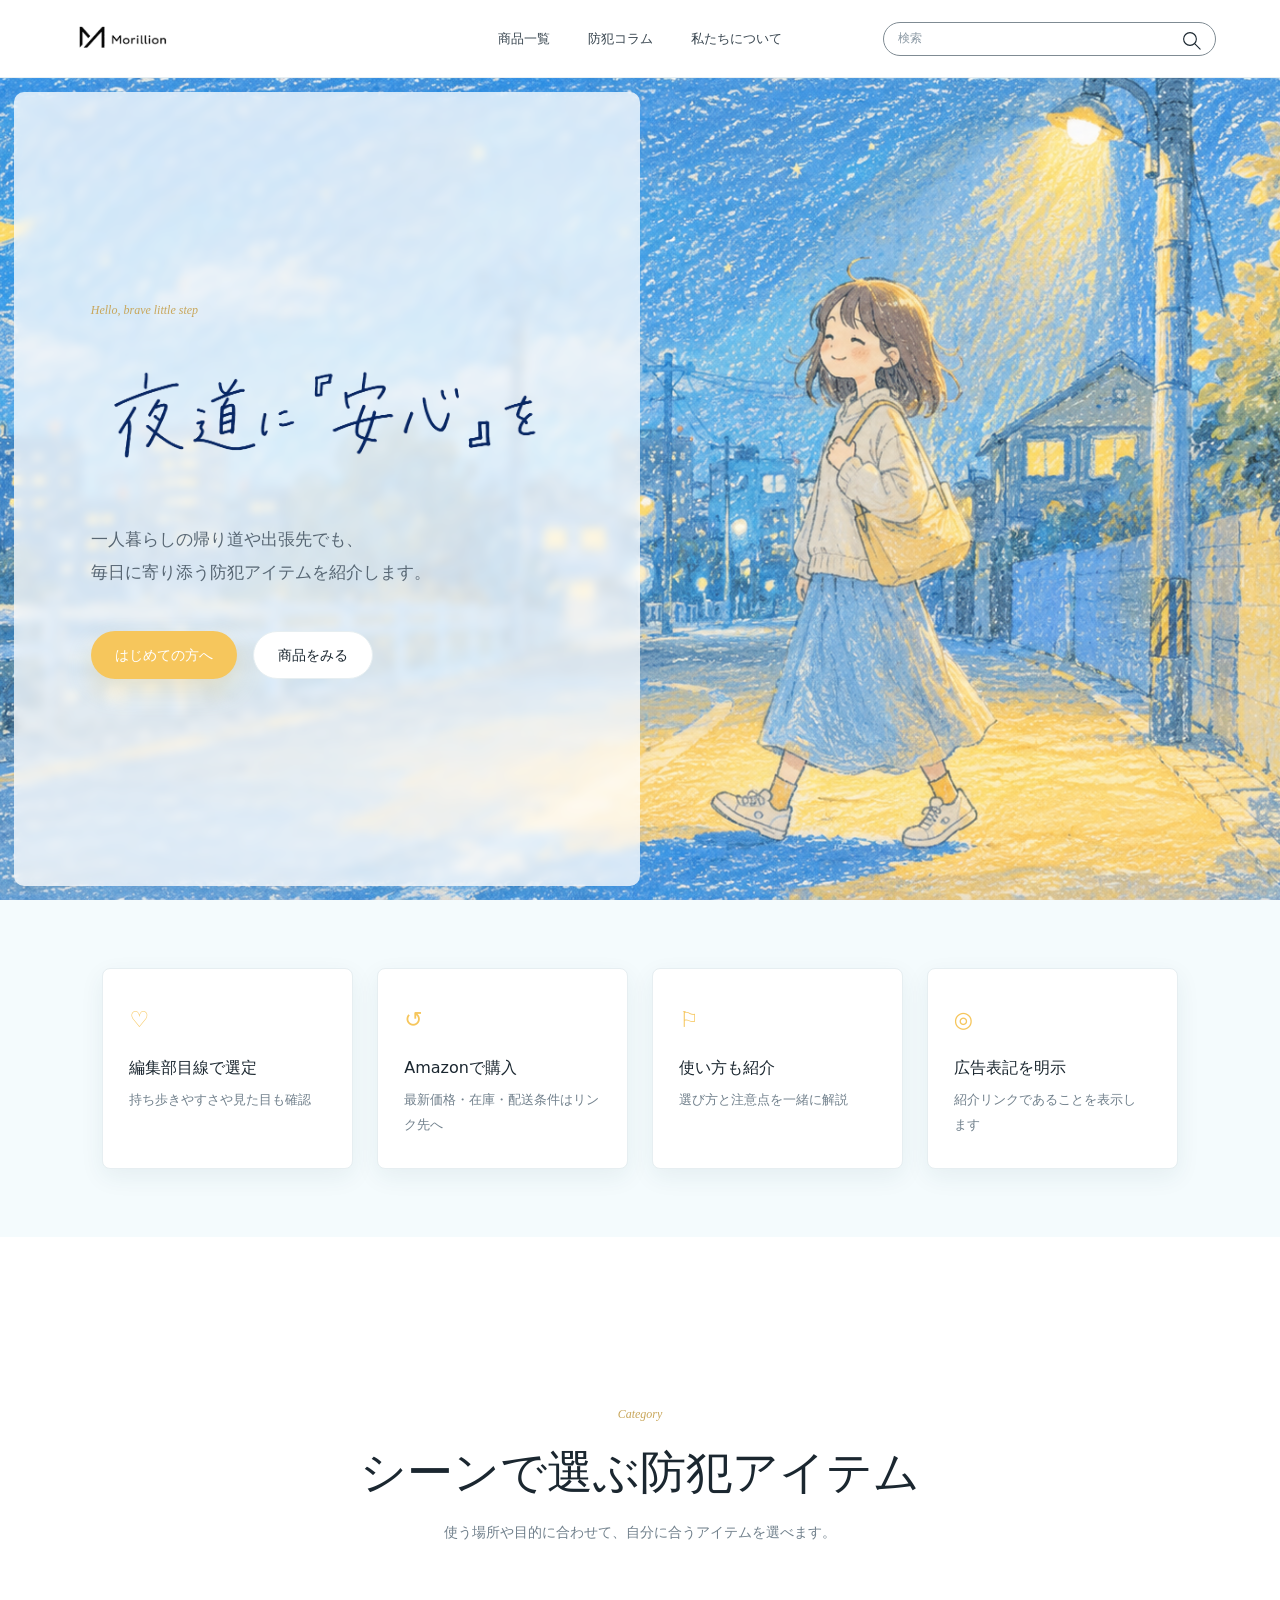
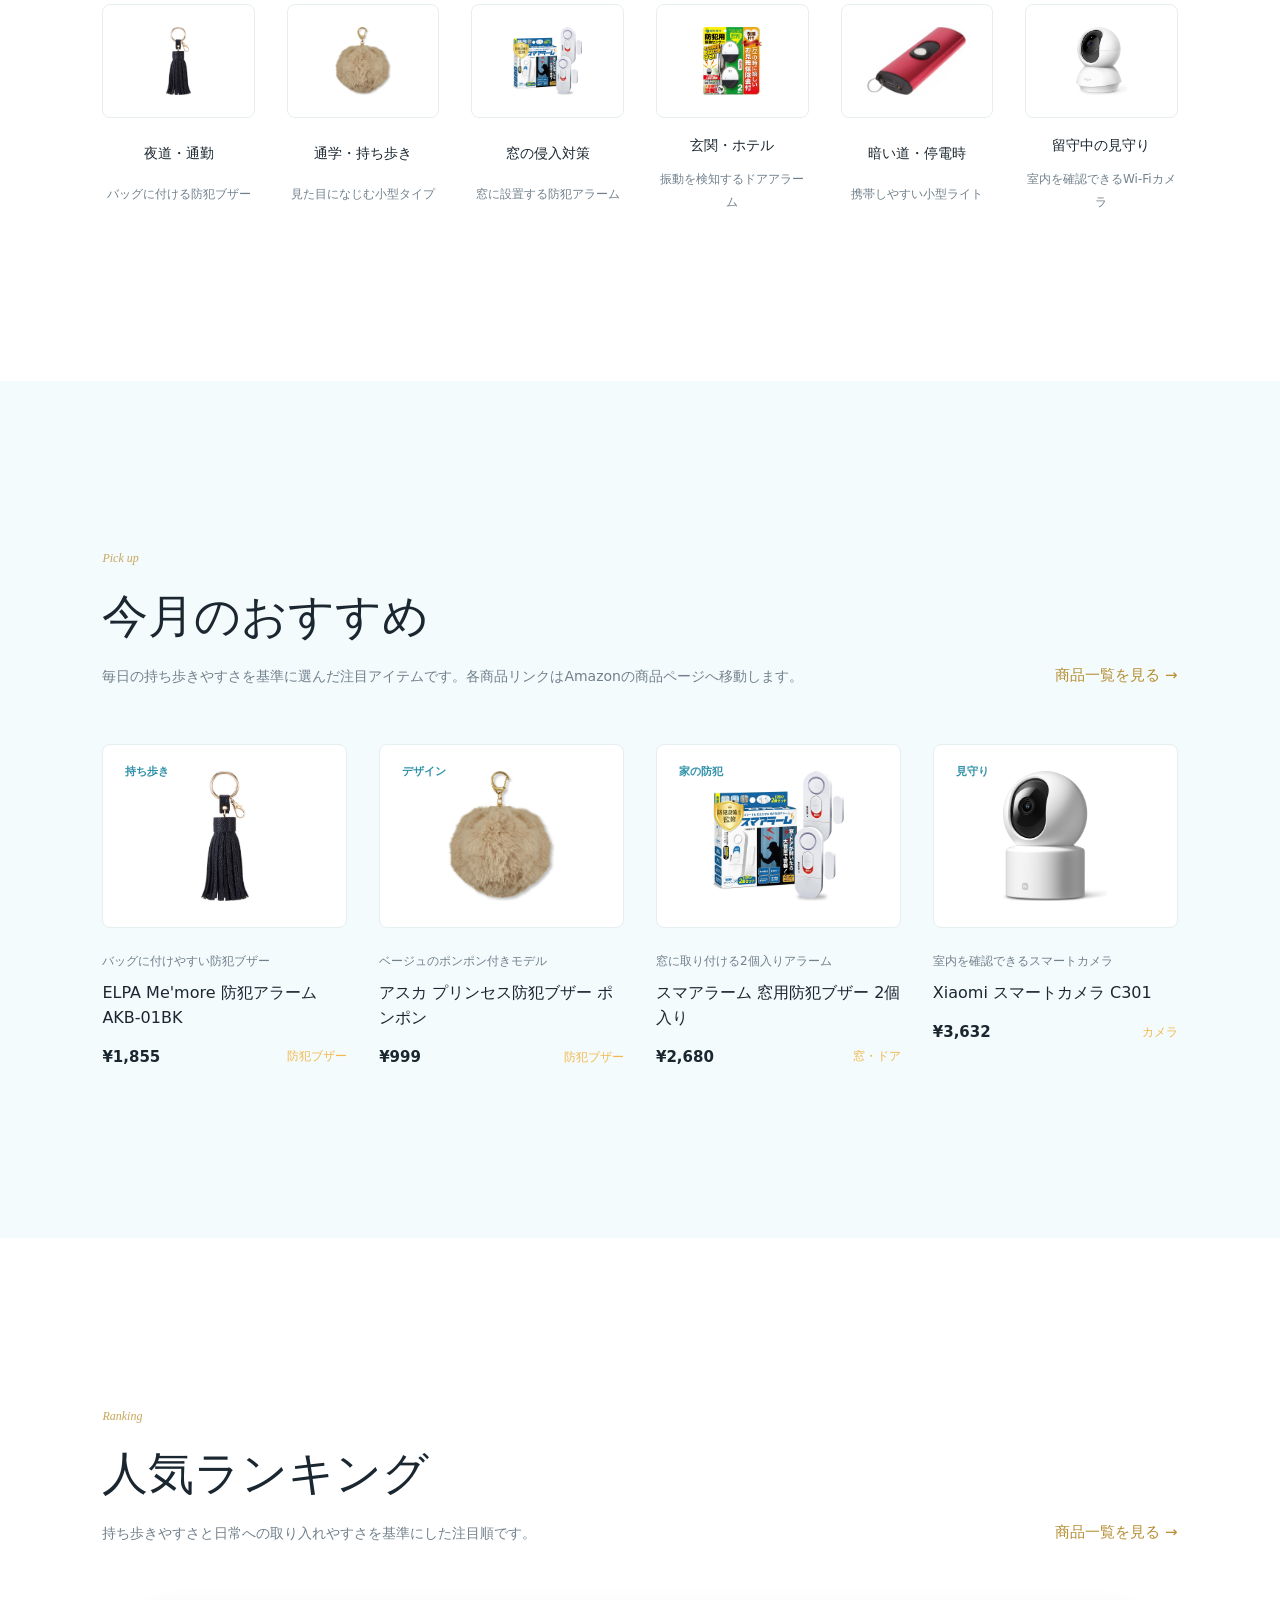
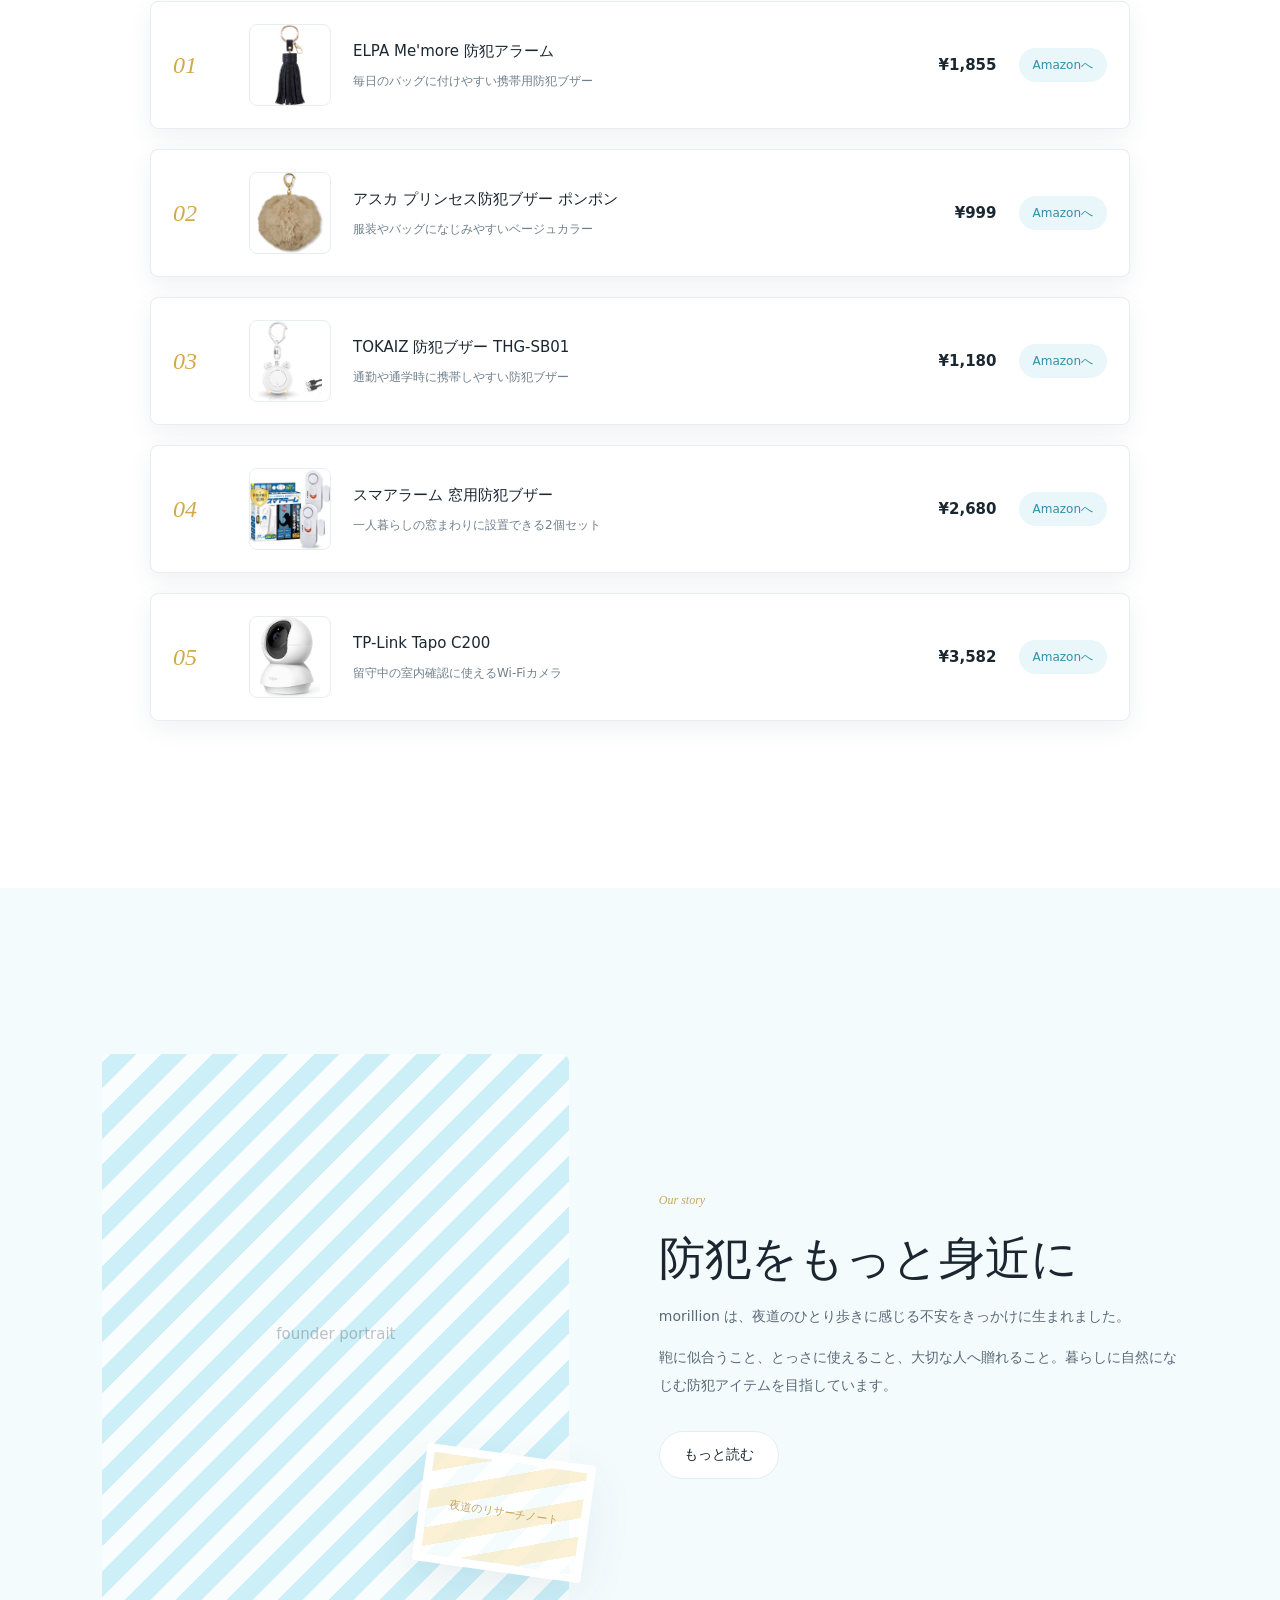
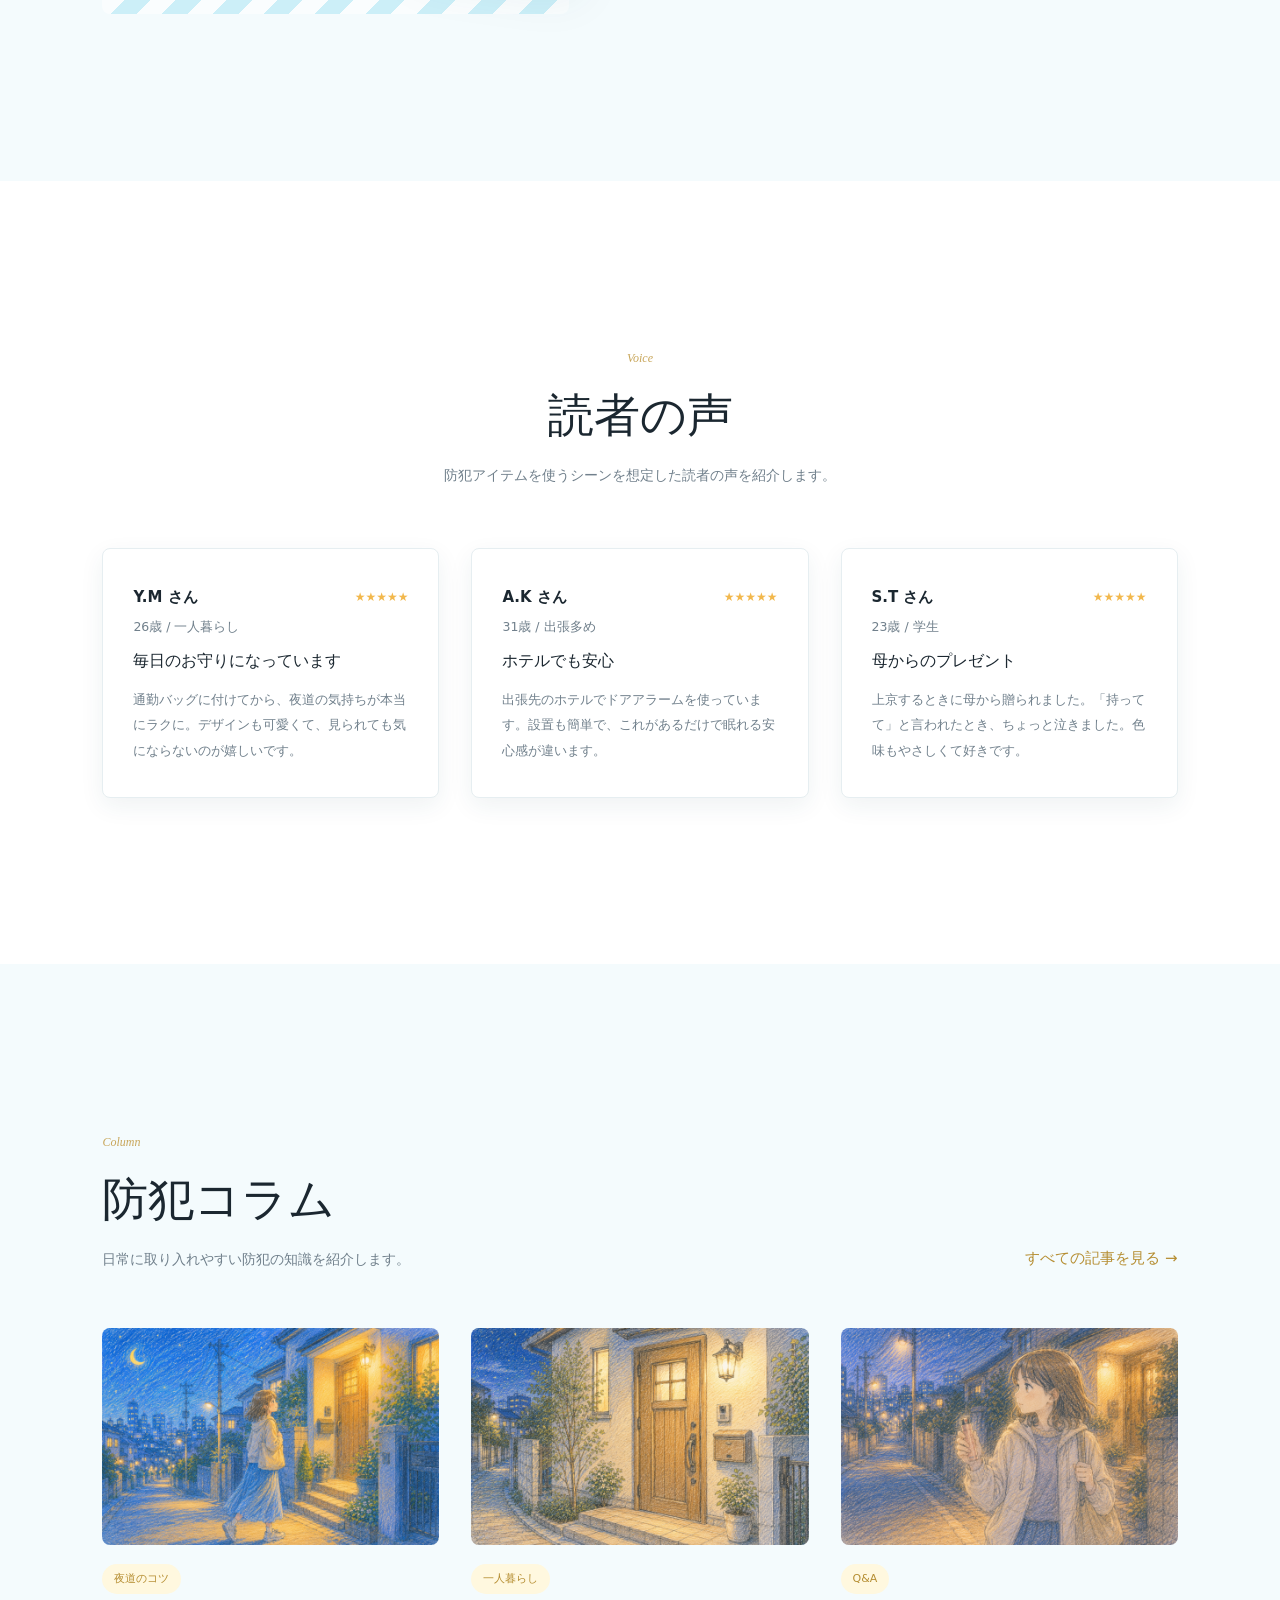
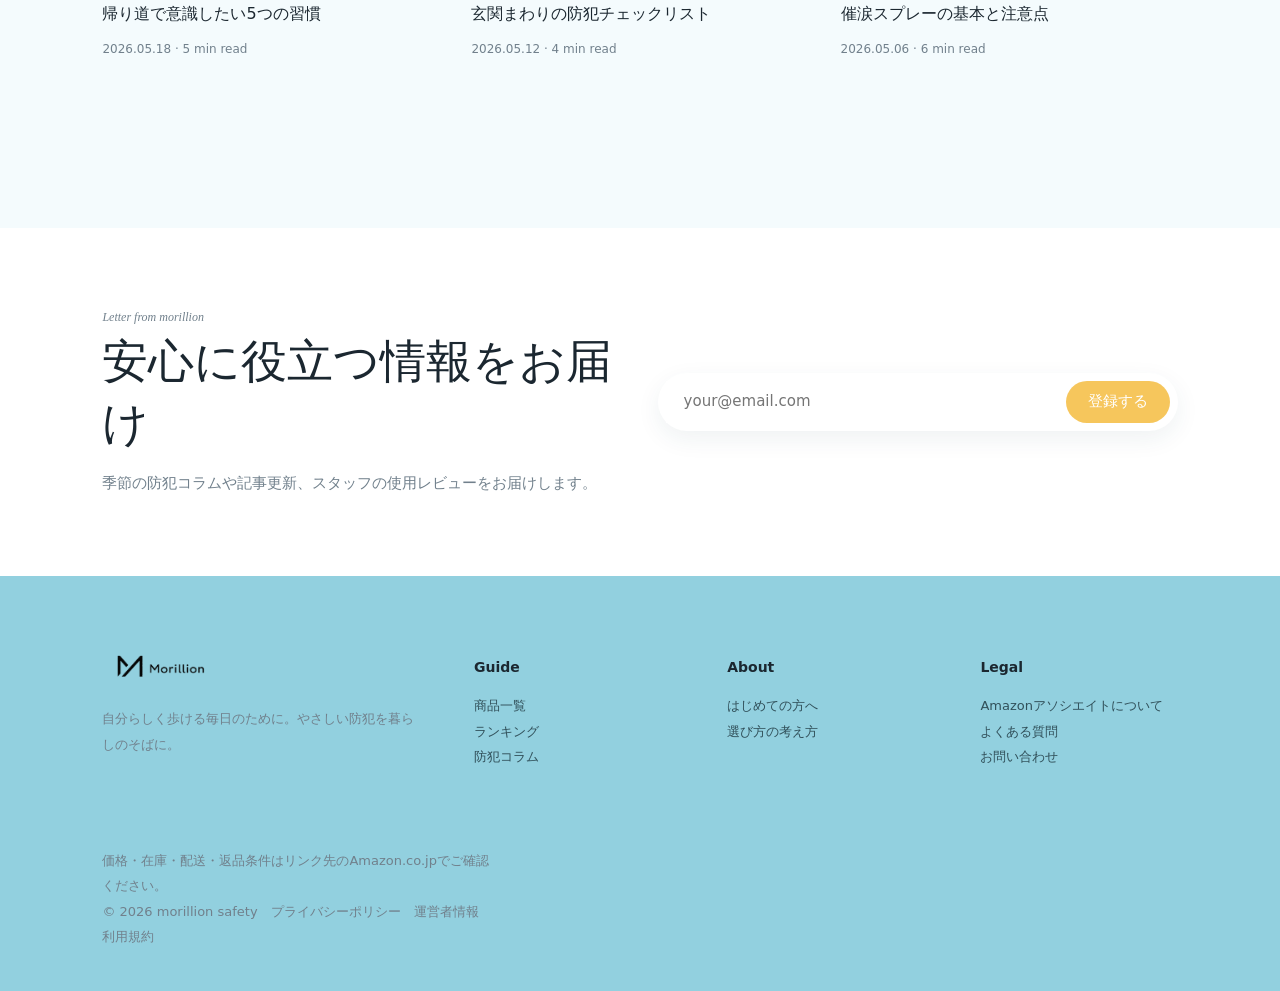
==== commit fbc9c67a: "sorano_3" ====
--- a/index.html
+++ b/index.html
@@ -5,7 +5,14 @@
     <meta name="viewport" content="width=device-width, initial-scale=1">
     <title>morillion | 女性向け夜道の防犯アイテム紹介サイト</title>
     <meta name="description" content="morillionは、夜道や一人暮らしの不安に寄り添う、防犯アイテムの選び方とAmazon掲載商品を紹介する情報サイトです。">
-    <link rel="stylesheet" href="styles.css?v=20260609-15">
+    <script>
+      try {
+        if (sessionStorage.getItem("morillionIntroSeen")) {
+          document.documentElement.classList.add("intro-seen");
+        }
+      } catch {}
+    </script>
+    <link rel="stylesheet" href="styles.css?v=20260609-31">
   </head>
   <body>
     <div class="intro-loader" id="introLoader" aria-label="読み込み中">
@@ -24,8 +31,16 @@
         <a href="about.html">私たちについて</a>
       </nav>
       <div class="header-actions">
-        <button type="button" aria-label="検索" data-search-open><svg class="search-icon" viewBox="0 0 32 32" aria-hidden="true"><circle cx="13.5" cy="13.5" r="8.5"></circle><path d="m20 20 7 7"></path></svg></button>
-        <span class="affiliate-note">Amazon紹介リンクを含みます</span>
+        <div class="header-search">
+          <form class="header-search-form" data-header-search>
+            <label class="sr-only" for="siteSearch">検索</label>
+            <input id="siteSearch" type="search" placeholder="検索" autocomplete="off" data-search-input>
+            <button type="submit" aria-label="検索">
+              <svg class="search-icon" viewBox="0 0 32 32" aria-hidden="true"><g transform="translate(2.5 2.5)"><circle cx="13.5" cy="13.5" r="8.5"></circle><path d="m20 20 7 7"></path></g></svg>
+            </button>
+          </form>
+          <div class="header-search-results" data-header-search-results hidden></div>
+        </div>
       </div>
     </header>
 
@@ -36,7 +51,7 @@
           <h1 class="hero-logo-title">
             <img src="images/hero-logo.png" alt="夜道に安心を">
           </h1>
-          <p class="lead">一人暮らしの帰り道や出張先でも、毎日に寄り添う防犯アイテムを紹介します。</p>
+          <p class="lead">一人暮らしの帰り道や出張先でも、<br>毎日に寄り添う防犯アイテムを紹介します。</p>
           <div class="hero-buttons">
             <a class="button primary" href="about.html">はじめての方へ</a>
             <a class="button secondary" href="products.html">商品をみる</a>
@@ -89,7 +104,7 @@
           <div>
             <p class="section-kicker">Pick up</p>
             <h2>今月のおすすめ</h2>
-            <p class="section-lead">毎日の持ち歩きやすさを基準に選んだ注目アイテムです。各商品リンクはAmazonの商品ページへ移動します。</p>
+            <p class="section-lead no-wrap">毎日の持ち歩きやすさを基準に選んだ注目アイテムです。各商品リンクはAmazonの商品ページへ移動します。</p>
           </div>
           <a href="products.html">商品一覧を見る →</a>
         </div>
@@ -222,6 +237,6 @@
     </footer>
     <script src="products-data.js?v=20260609-2"></script>
     <script src="column-articles.js?v=20260609-4"></script>
-    <script src="script.js?v=20260609-3"></script>
+    <script src="script.js?v=20260609-6"></script>
   </body>
 </html>
--- a/styles.css
+++ b/styles.css
@@ -54,6 +54,10 @@
   pointer-events: none;
 }
 
+html.intro-seen .intro-loader {
+  display: none;
+}
+
 .intro-text {
   width: 0;
   max-width: max-content;
@@ -170,7 +174,7 @@
   top: 0;
   z-index: 20;
   display: grid;
-  grid-template-columns: 220px 1fr auto;
+  grid-template-columns: minmax(0, 1fr) auto minmax(0, 1fr);
   align-items: center;
   gap: 24px;
   min-height: 78px;
@@ -184,6 +188,7 @@
   display: inline-flex;
   align-items: center;
   min-width: 0;
+  justify-self: start;
 }
 
 .brand-logo-crop {
@@ -238,6 +243,8 @@
   font-size: 13px;
   font-weight: 300;
   color: #394650;
+  justify-self: center;
+  width: fit-content;
 }
 
 .site-nav a {
@@ -252,6 +259,83 @@
   display: flex;
   align-items: center;
   gap: 8px;
+  justify-self: end;
+}
+
+.header-search {
+  position: relative;
+  width: min(340px, 26vw);
+}
+
+.header-search-form {
+  display: flex;
+  align-items: center;
+  width: 100%;
+  height: 34px;
+  padding: 0 6px 0 12px;
+  background: #fff;
+  border: 1px solid #7f8b93;
+  border-radius: 999px;
+}
+
+.header-search-form:focus-within {
+  border-color: var(--teal);
+  box-shadow: 0 0 0 3px rgba(47, 145, 169, .1);
+}
+
+.header-search-form input {
+  flex: 1;
+  min-width: 0;
+  color: var(--ink);
+  background: transparent;
+  border: 0;
+  outline: none;
+  font: inherit;
+  font-size: 12px;
+}
+
+.header-search-form input::placeholder {
+  color: #8a98a3;
+}
+
+.header-search-form button {
+  width: 24px;
+  height: 24px;
+  padding: 0;
+  color: var(--ink);
+  border-radius: 50%;
+  flex: 0 0 auto;
+}
+
+.header-search-form button:hover {
+  background: var(--sky-100);
+}
+
+.header-search-results {
+  position: absolute;
+  top: calc(100% + 10px);
+  right: 0;
+  z-index: 30;
+  width: min(100vw - 40px, 340px);
+  max-height: min(72vh, 640px);
+  padding: 12px;
+  overflow: auto;
+  background: #fff;
+  border: 1px solid var(--line);
+  border-radius: 16px;
+  box-shadow: var(--shadow);
+}
+
+.header-search-results[hidden] {
+  display: none;
+}
+
+.header-search-results .search-status {
+  margin-top: 0;
+}
+
+.header-search-results .search-results {
+  margin-top: 12px;
 }
 
 .header-actions button,
@@ -272,32 +356,15 @@
   background: var(--sky-100);
 }
 
-.header-actions button[data-search-open] {
-  color: var(--ink);
-}
-
 .search-icon {
   display: block;
-  width: 32px;
-  height: 32px;
+  width: 24px;
+  height: 24px;
   fill: none;
   stroke: currentColor;
   stroke-width: 1.5;
   stroke-linecap: round;
   stroke-linejoin: round;
-}
-
-.affiliate-note {
-  display: inline-flex;
-  align-items: center;
-  min-height: 34px;
-  padding: 0 12px;
-  color: #5e6f79;
-  background: var(--sky-100);
-  border-radius: 999px;
-  font-size: 11px;
-  line-height: 1.4;
-  white-space: nowrap;
 }
 
 .menu-button {
@@ -609,6 +676,8 @@
 .newsletter p,
 .site-footer p {
   color: var(--muted);
+  line-break: strict;
+  text-wrap: pretty;
 }
 
 .trust-band p {
@@ -635,6 +704,11 @@
   margin: 16px auto 58px;
   max-width: 640px;
   font-size: 14px;
+}
+
+.no-wrap {
+  white-space: nowrap;
+  text-wrap: auto;
 }
 
 .category-grid {
@@ -1044,9 +1118,10 @@
   letter-spacing: 0;
 }
 
-.listing-hero .listing-logo-title {
+.column-list-hero .listing-logo-title {
   width: min(100%, 640px);
   max-width: none;
+  margin-inline: auto;
 }
 
 .listing-logo-title img {
@@ -1055,9 +1130,9 @@
   height: auto;
 }
 
-.listing-hero > p:not(.section-kicker):not(.affiliate-disclosure) {
+.column-list-hero > p:not(.section-kicker):not(.affiliate-disclosure) {
   max-width: 680px;
-  margin: 24px 0 0;
+  margin: 24px auto 0;
   color: #586774;
   font-size: clamp(14px, 1.65vw, 17px);
 }
@@ -1326,9 +1401,12 @@
 }
 
 .column-list-hero {
+  display: grid;
+  justify-items: center;
   background:
     radial-gradient(circle at 84% 24%, rgba(246, 198, 92, .16), transparent 20rem),
     linear-gradient(135deg, #fff 0 52%, var(--sky-50) 52% 100%);
+  text-align: center;
 }
 
 .column-listing {
@@ -1642,10 +1720,43 @@
 .article-side {
   position: sticky;
   top: 100px;
-}
-
-.article-side .column-cover {
-  margin-bottom: 24px;
+  padding: 18px;
+  border-radius: 20px;
+  background: rgba(255, 255, 255, .72);
+  box-shadow: var(--soft-shadow);
+  backdrop-filter: blur(12px);
+}
+
+.article-side-image {
+  margin: 0 0 18px;
+  aspect-ratio: 1;
+  overflow: hidden;
+  border-radius: 14px;
+  background: var(--sky-50);
+}
+
+.article-side-image img {
+  display: block;
+  width: 100%;
+  height: 100%;
+  object-fit: cover;
+}
+
+.article-side-kicker {
+  margin: 0 0 8px;
+}
+
+.article-side-name {
+  margin: 0 0 18px;
+  color: var(--ink);
+  font-size: 14px;
+  font-weight: 600;
+  line-height: 1.65;
+}
+
+.article-side .button {
+  width: 100%;
+  justify-content: center;
 }
 
 .article-side p {
@@ -1826,86 +1937,6 @@
   clip: rect(0, 0, 0, 0);
   white-space: nowrap;
   border: 0;
-}
-
-body.search-open {
-  overflow: hidden;
-}
-
-.search-dialog {
-  position: fixed;
-  inset: 0;
-  z-index: 10000;
-}
-
-.search-dialog[hidden] {
-  display: none;
-}
-
-.search-backdrop {
-  position: absolute;
-  inset: 0;
-  background: rgba(20, 36, 45, .42);
-  backdrop-filter: blur(4px);
-}
-
-.search-panel {
-  position: relative;
-  width: min(720px, calc(100% - 32px));
-  max-height: min(760px, calc(100vh - 48px));
-  margin: 24px auto;
-  padding: clamp(24px, 4vw, 42px);
-  overflow-y: auto;
-  background: #fff;
-  border-radius: 14px;
-  box-shadow: 0 28px 80px rgba(20, 36, 45, .24);
-}
-
-.search-panel-head {
-  display: flex;
-  align-items: flex-start;
-  justify-content: space-between;
-  gap: 24px;
-}
-
-.search-panel-head h2 {
-  margin: 0;
-  font-size: clamp(24px, 4vw, 36px);
-  font-weight: 500;
-}
-
-.search-close {
-  flex: 0 0 auto;
-  width: 40px;
-  height: 40px;
-  color: var(--muted);
-  background: var(--sky-50);
-  border: 1px solid var(--line);
-  border-radius: 50%;
-  font-size: 26px;
-  line-height: 1;
-}
-
-.search-field {
-  display: block;
-  margin-top: 28px;
-}
-
-.search-field input {
-  width: 100%;
-  height: 58px;
-  padding: 0 20px;
-  color: var(--ink);
-  background: var(--sky-50);
-  border: 1px solid var(--sky-200);
-  border-radius: 8px;
-  outline: none;
-  font: inherit;
-}
-
-.search-field input:focus {
-  border-color: var(--teal);
-  box-shadow: 0 0 0 3px rgba(47, 145, 169, .12);
 }
 
 .search-status {
@@ -2059,17 +2090,21 @@
     right: 12px;
   }
 
-  .header-actions button {
-    width: 34px;
-    height: 34px;
-  }
-
-  .affiliate-note {
-    max-width: 112px;
-    min-height: 32px;
-    padding: 0 10px;
-    white-space: normal;
-    text-align: center;
+  .header-search {
+    width: min(100%, 230px);
+  }
+
+  .header-search-form {
+    height: 32px;
+    padding-left: 10px;
+  }
+
+  .header-search-form input {
+    font-size: 11px;
+  }
+
+  .header-search-results {
+    width: min(100vw - 24px, 260px);
   }
 
   .hero {
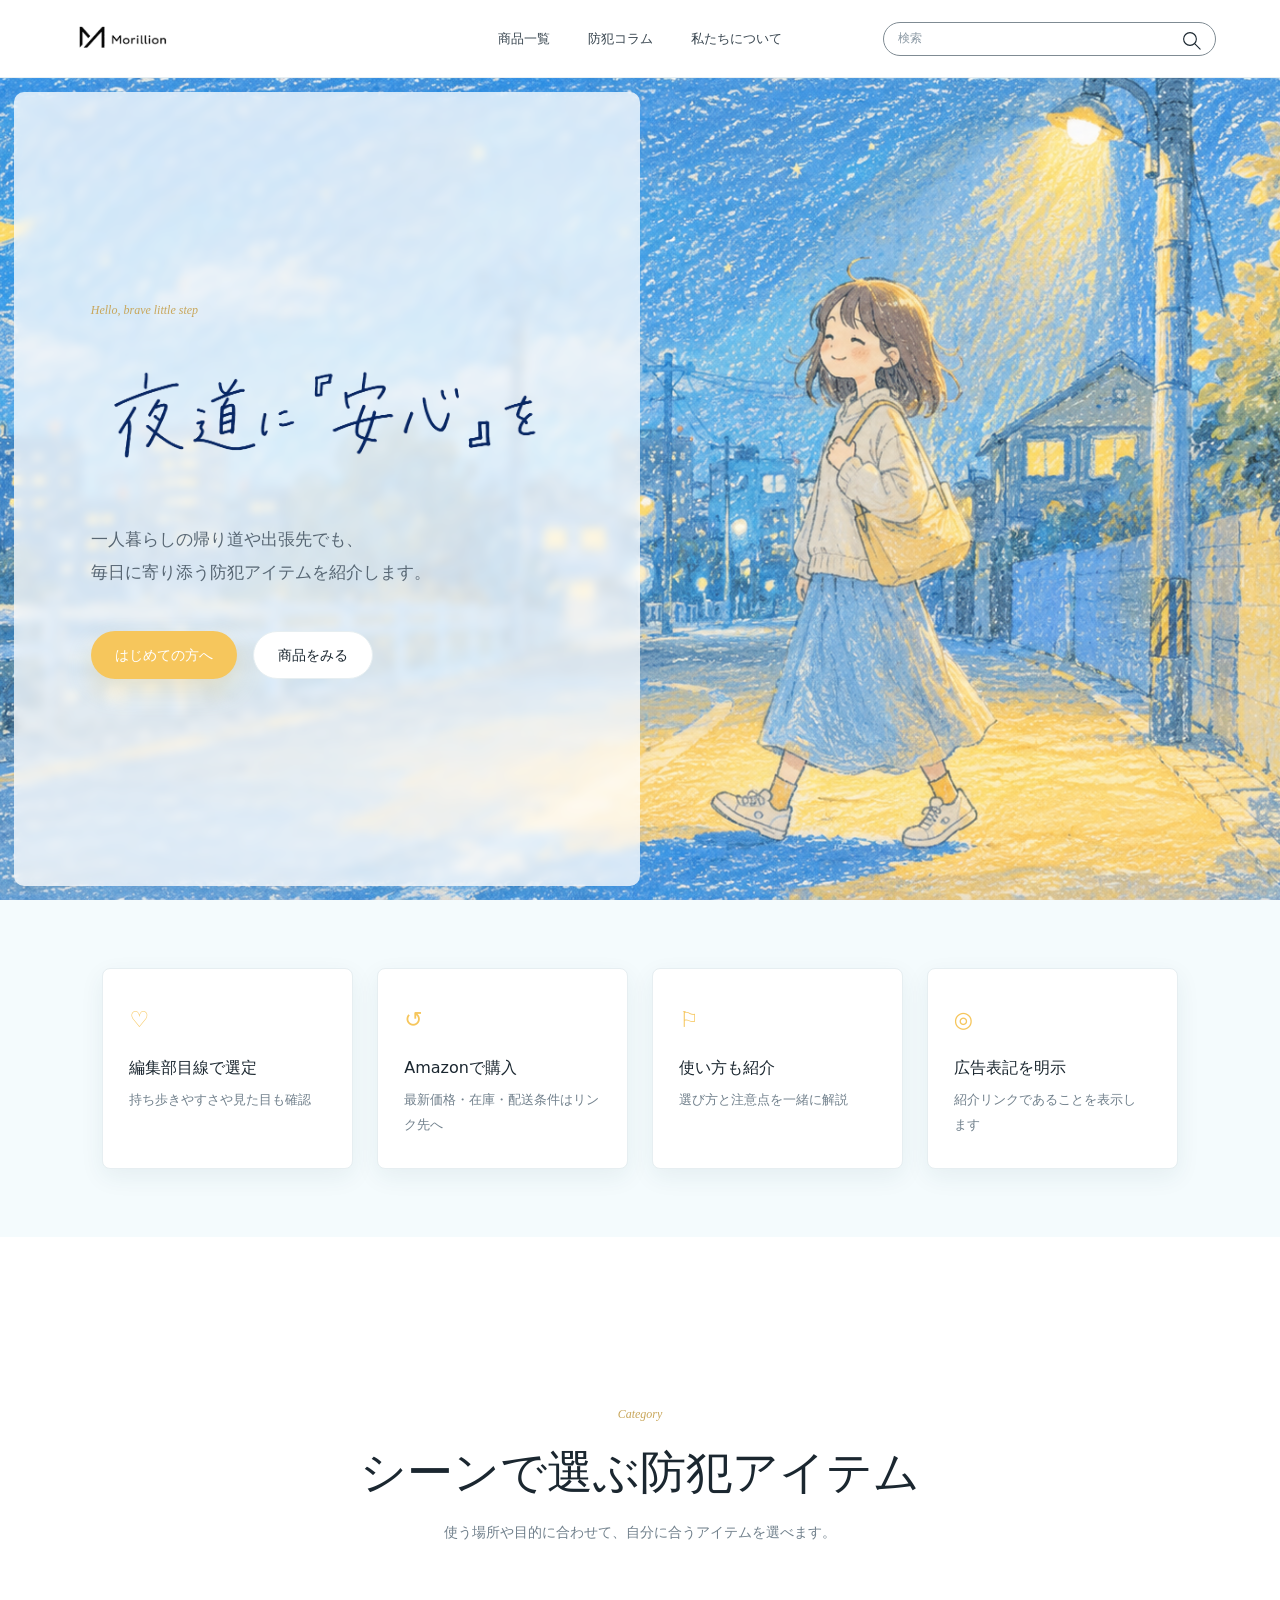
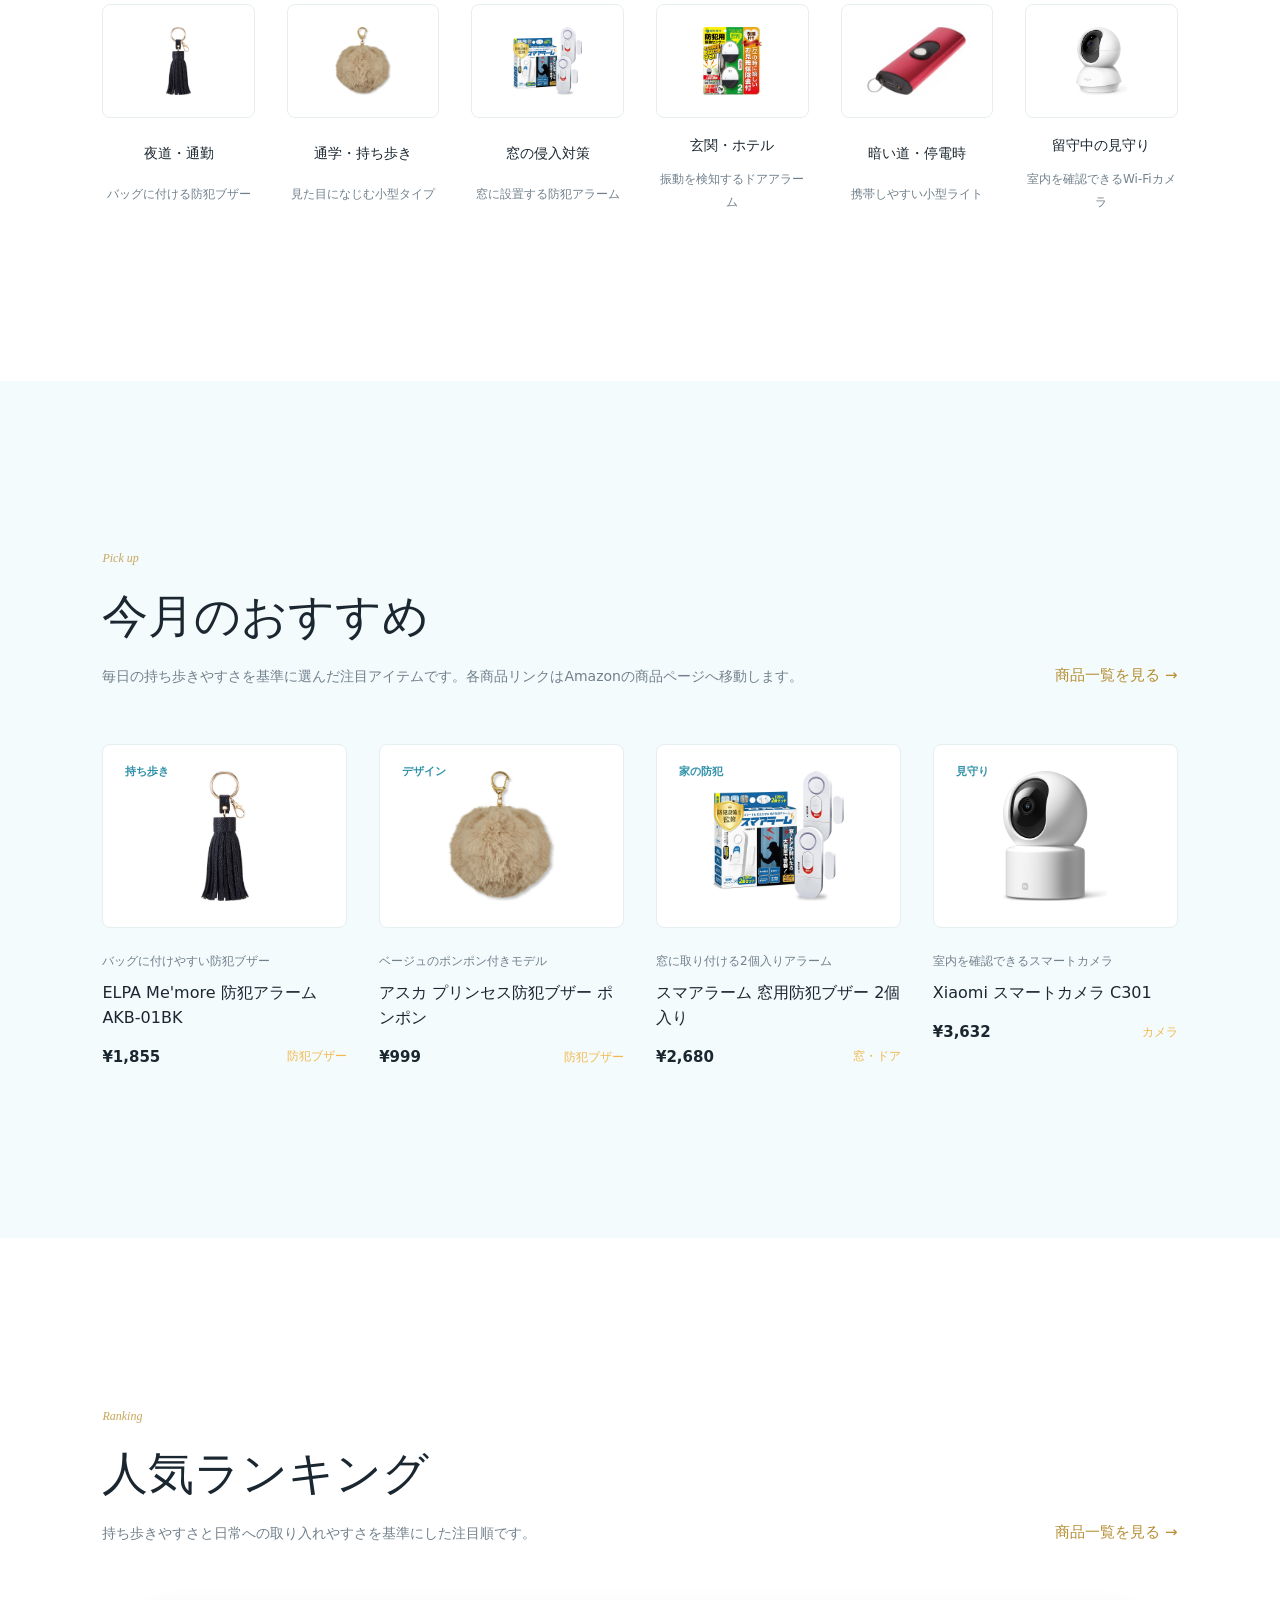
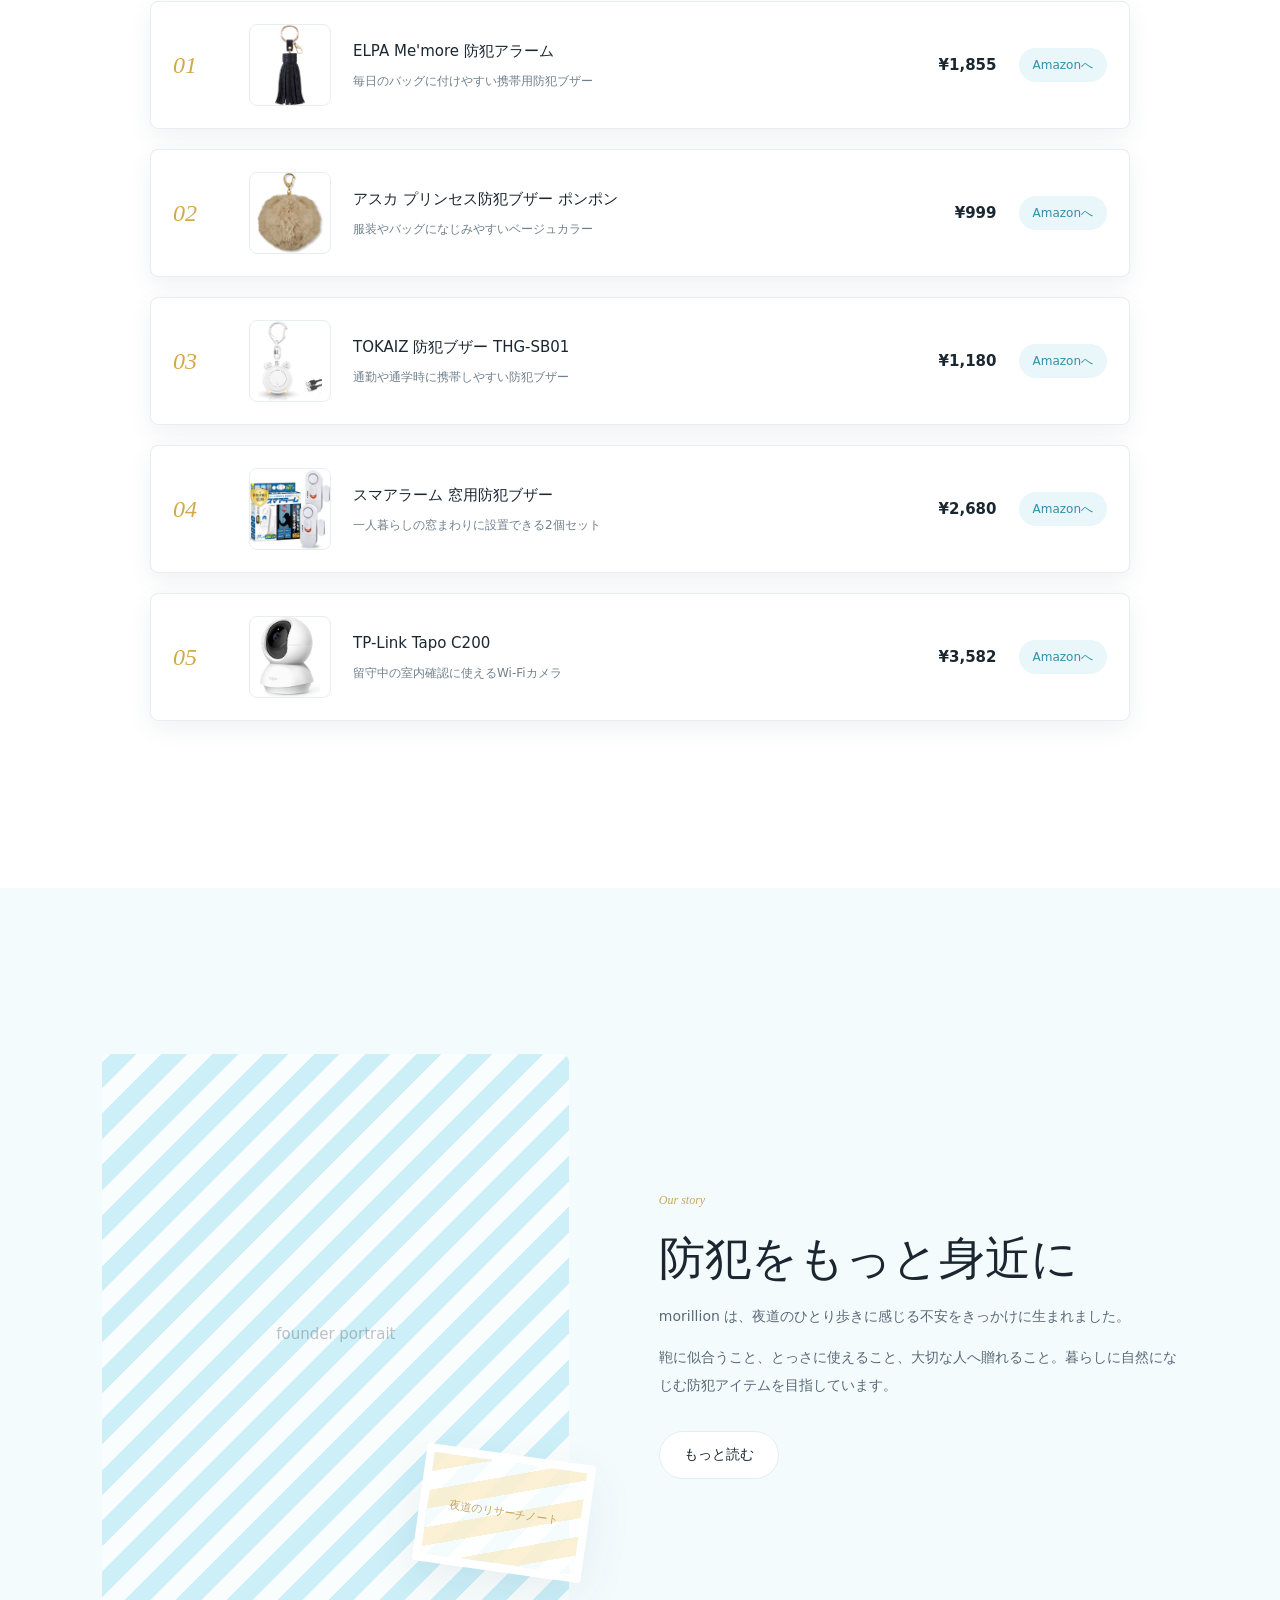
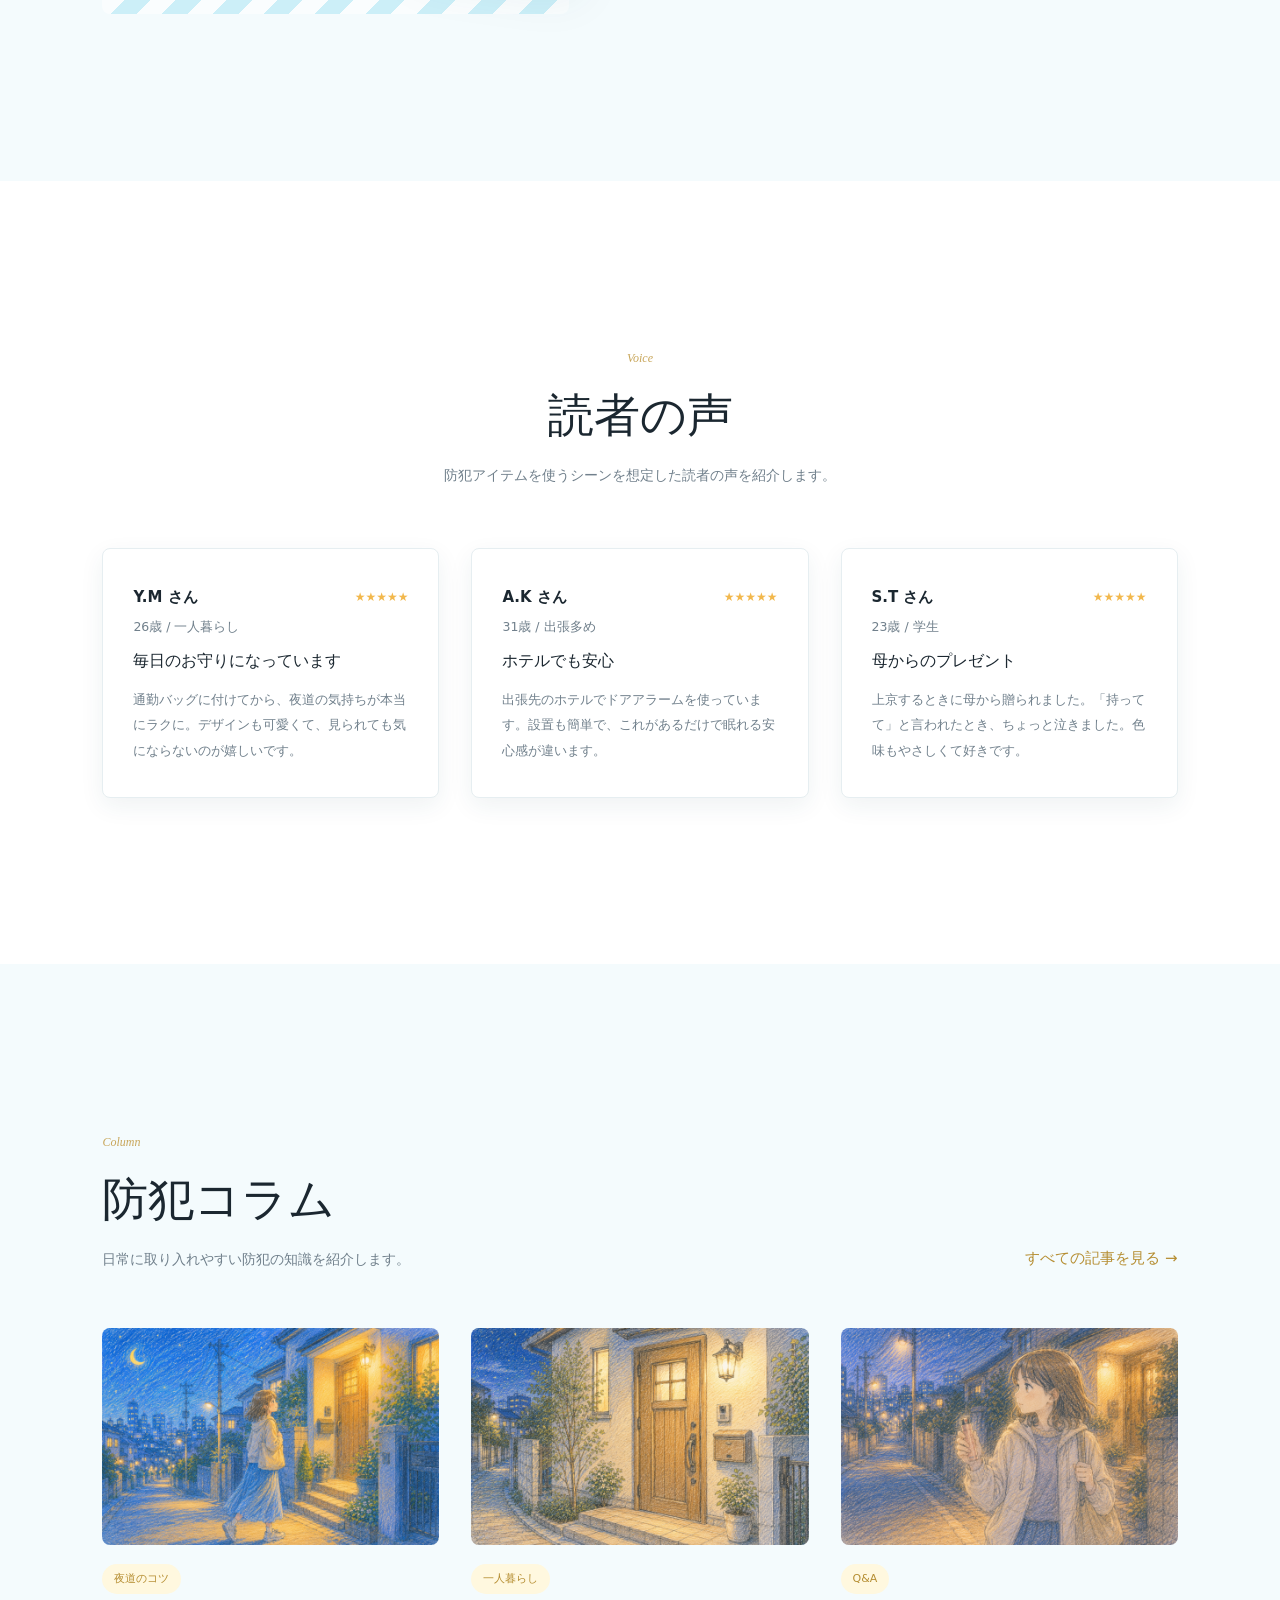
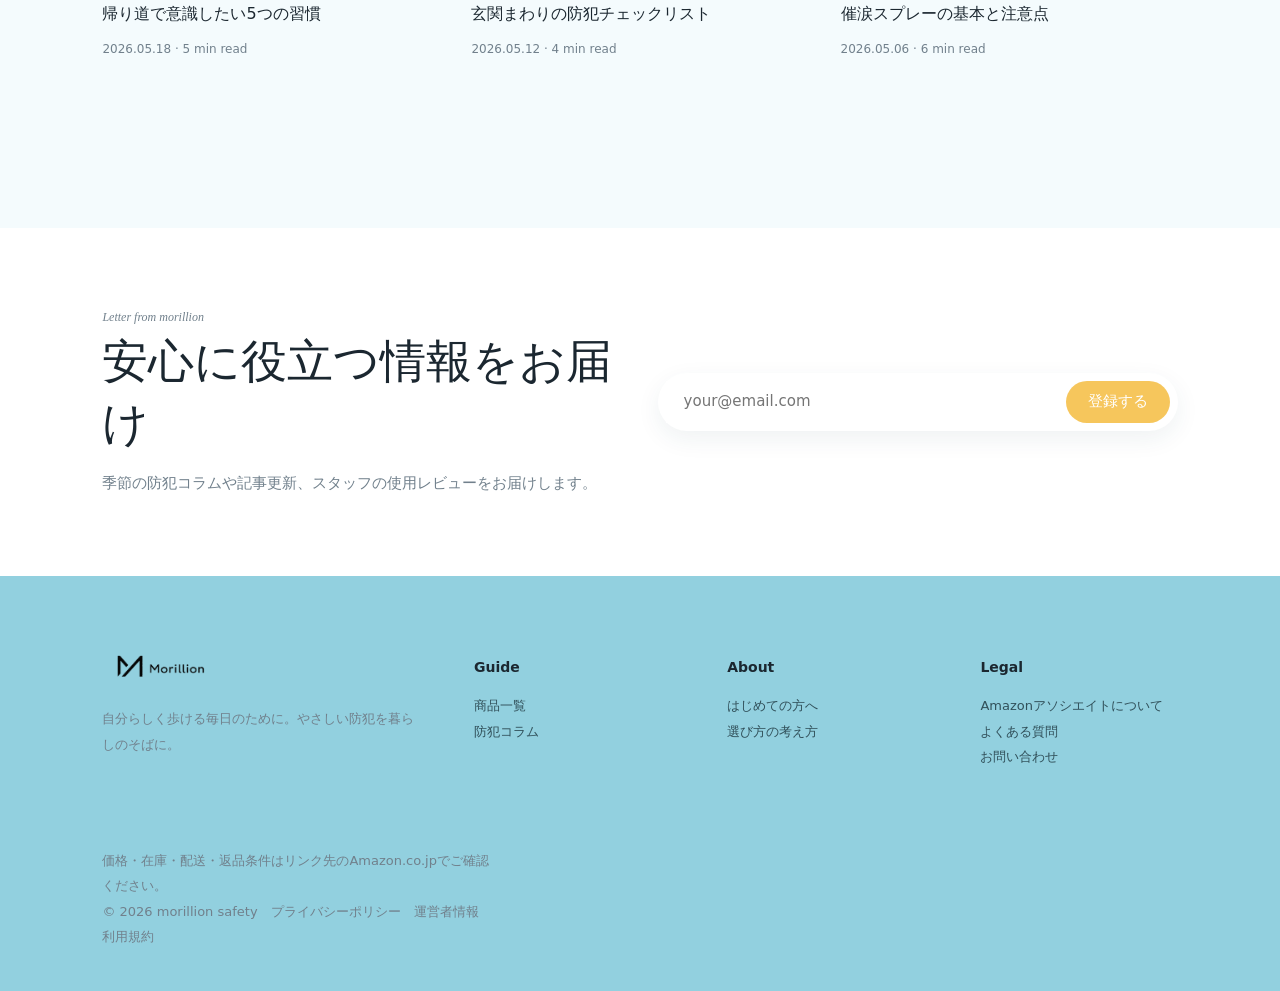
==== commit a8e84185: "sorano_7" ====
--- a/index.html
+++ b/index.html
@@ -12,7 +12,7 @@
         }
       } catch {}
     </script>
-    <link rel="stylesheet" href="styles.css?v=20260609-31">
+    <link rel="stylesheet" href="styles.css?v=20260612-2">
   </head>
   <body>
     <div class="intro-loader" id="introLoader" aria-label="読み込み中">
@@ -43,6 +43,13 @@
         </div>
       </div>
     </header>
+
+    <div class="mobile-shop-bar mobile-only">毎日に寄り添う防犯アイテムをセレクト</div>
+    <nav class="mobile-quick-nav mobile-only" aria-label="スマホ用クイックメニュー">
+      <a href="#products">おすすめ</a>
+      <a href="products.html">商品一覧</a>
+      <a href="#column">コラム</a>
+    </nav>
 
     <main id="top">
       <section class="hero">
@@ -60,6 +67,7 @@
         <div class="hero-visual image-hero" aria-label="夜道を歩く女性のイメージ">
           <img src="images/hero-visual.png" alt="夜道を歩く女性のイラスト">
         </div>
+        <div class="mobile-hero-dots mobile-only" aria-hidden="true"><i></i><i class="is-active"></i><i></i><i></i></div>
       </section>
 
       <section id="guide" class="trust-band" aria-label="morillionの安心ポイント">
@@ -219,7 +227,6 @@
       <nav>
         <h2>Guide</h2>
         <a href="products.html">商品一覧</a>
-        <a href="#ranking">ランキング</a>
         <a href="columns.html">防犯コラム</a>
       </nav>
       <nav>
@@ -235,8 +242,22 @@
       </nav>
       <p class="copyright">価格・在庫・配送・返品条件はリンク先のAmazon.co.jpでご確認ください。<br>© 2026 morillion safety　<a href="#">プライバシーポリシー</a>　<a href="#">運営者情報</a>　<a href="#">利用規約</a></p>
     </footer>
+    <nav class="mobile-bottom-nav mobile-only" aria-label="スマホ用メインメニュー">
+      <a class="is-current" href="#top" aria-label="ホーム">
+        <svg viewBox="0 0 24 24" aria-hidden="true"><path d="M3 10.5 12 3l9 7.5v10H15v-6H9v6H3z"/></svg><span>ホーム</span>
+      </a>
+      <a href="products.html" aria-label="商品一覧">
+        <svg viewBox="0 0 24 24" aria-hidden="true"><path d="M4 5h16M4 12h16M4 19h16M7 3v4M7 10v4M7 17v4"/></svg><span>商品一覧</span>
+      </a>
+      <a href="columns.html" aria-label="コラム">
+        <svg viewBox="0 0 24 24" aria-hidden="true"><path d="M4 3h16v18H4zM8 7h8M8 11h8M8 15h5"/></svg><span>コラム</span>
+      </a>
+      <a href="about.html" aria-label="サイト紹介">
+        <svg viewBox="0 0 24 24" aria-hidden="true"><circle cx="12" cy="8" r="4"/><path d="M4 21c.7-5 3.3-7 8-7s7.3 2 8 7"/></svg><span>About</span>
+      </a>
+    </nav>
     <script src="products-data.js?v=20260609-2"></script>
     <script src="column-articles.js?v=20260609-4"></script>
-    <script src="script.js?v=20260609-6"></script>
+    <script src="script.js?v=20260612-1"></script>
   </body>
 </html>
--- a/styles.css
+++ b/styles.css
@@ -22,6 +22,10 @@
   box-sizing: border-box;
 }
 
+.mobile-only {
+  display: none;
+}
+
 html {
   scroll-behavior: smooth;
 }
@@ -2108,7 +2112,8 @@
   }
 
   .hero {
-    min-height: calc(100svh - 68px);
+    flex-direction: column;
+    min-height: auto;
     padding: 0;
   }
 
@@ -2149,44 +2154,143 @@
   }
 
   .hero-copy {
+    order: 2;
     width: auto;
-    margin: 10px;
-    padding: 32px 24px;
-    background: rgba(255, 255, 255, .80);
-  }
-
-  .image-hero img {
-    object-position: 53% center;
+    margin: 0;
+    padding: 20px 20px 24px;
+    background: #fff;
+    border-radius: 0;
+    backdrop-filter: none;
+    -webkit-backdrop-filter: none;
+  }
+
+  .hero-copy .eyebrow {
+    margin-bottom: 10px;
+    font-size: 10px;
   }
 
   .hero h1 {
-    font-size: 40px;
+    font-size: 32px;
   }
 
   .hero-logo-title img {
-    width: min(100%, 420px);
-  }
-
-  .hero-points,
+    width: min(78%, 280px);
+  }
+
+  .hero-copy .lead {
+    margin-top: 12px;
+    font-size: 13px;
+    line-height: 1.75;
+  }
+
+  .hero-buttons {
+    gap: 10px;
+    margin-top: 18px;
+  }
+
+  .hero-points {
+    grid-template-columns: 1fr;
+  }
+
   .trust-band,
   .category-grid,
   .product-grid,
+  .ranking-list,
   .voice-grid,
   .article-grid {
-    grid-template-columns: 1fr;
+    display: grid;
+    grid-auto-flow: column;
+    grid-template-columns: none;
+    gap: 16px;
+    max-width: none;
+    overflow-x: auto;
+    overflow-y: hidden;
+    overscroll-behavior-inline: contain;
+    scroll-snap-type: inline mandatory;
+    scrollbar-width: none;
+    -webkit-overflow-scrolling: touch;
+  }
+
+  .trust-band::-webkit-scrollbar,
+  .category-grid::-webkit-scrollbar,
+  .product-grid::-webkit-scrollbar,
+  .ranking-list::-webkit-scrollbar,
+  .voice-grid::-webkit-scrollbar,
+  .article-grid::-webkit-scrollbar {
+    display: none;
+  }
+
+  .trust-band > *,
+  .category-grid > *,
+  .product-grid > *,
+  .ranking-list > *,
+  .voice-grid > *,
+  .article-grid > * {
+    min-width: 0;
+    scroll-snap-align: start;
+  }
+
+  .trust-band {
+    grid-auto-columns: min(72vw, 270px);
+    gap: 12px;
+    padding: 20px 18px;
+    scroll-snap-type: none;
+  }
+
+  .trust-band article {
+    padding: 14px 16px;
+  }
+
+  .trust-band h2 {
+    margin-top: 6px;
+    font-size: 14px;
+  }
+
+  .trust-band p {
+    font-size: 11px;
+    line-height: 1.5;
+  }
+
+  .category-grid {
+    grid-auto-columns: min(68vw, 250px);
+    gap: 10px;
+  }
+
+  .product-grid {
+    grid-auto-columns: min(76vw, 290px);
+  }
+
+  .ranking-list {
+    grid-auto-columns: min(86vw, 340px);
+  }
+
+  .voice-grid,
+  .article-grid {
+    grid-auto-columns: min(82vw, 320px);
+  }
+
+  .no-wrap {
+    white-space: normal;
   }
 
   .hero-visual {
-    min-height: 340px;
+    order: 1;
+    width: 100%;
+    min-height: 0;
   }
 
   .image-hero {
-    min-height: 300px;
+    position: relative;
+    inset: auto;
+    min-height: 0;
+    aspect-ratio: 1823 / 863;
   }
 
   .image-hero img {
     width: 100%;
-    min-height: 300px;
+    height: 100%;
+    min-height: 0;
+    object-position: 53% center;
   }
 
   .person {
@@ -2208,25 +2312,58 @@
   }
 
   .section {
-    padding: 78px 18px;
+    padding: 52px 18px;
+  }
+
+  .section-lead {
+    margin-top: 10px;
+    margin-bottom: 30px;
+  }
+
+  .section-row {
+    margin-bottom: 30px;
+  }
+
+  .product-image {
+    margin-bottom: 14px;
+  }
+
+  .voice-grid article {
+    padding: 24px 22px;
+  }
+
+  .article-cover {
+    margin-bottom: 12px;
   }
 
   .ranking-list li {
-    grid-template-columns: 42px 64px 1fr;
-  }
-
-  .ranking-list strong,
-  .ranking-list button {
+    grid-template-columns: 34px 72px minmax(0, 1fr);
+    gap: 12px;
+    align-content: center;
+    padding: 14px;
+  }
+
+  .ranking-list .thumb {
+    width: 72px;
+    height: 72px;
+  }
+
+  .ranking-list strong {
+    grid-column: 2;
+    justify-self: start;
+  }
+
+  .ranking-list .mini-cart {
     grid-column: 3;
     justify-self: start;
   }
 
   .story-section {
-    padding: 78px 18px;
+    padding: 52px 18px;
   }
 
   .story-image {
-    min-height: 360px;
+    min-height: 300px;
   }
 
   .story-image em {
@@ -2241,7 +2378,7 @@
   }
 
   .newsletter {
-    padding: 58px 18px;
+    padding: 42px 18px;
   }
 
   .listing-hero,
@@ -2323,4 +2460,507 @@
   .site-footer {
     padding: 58px 18px 34px;
   }
-}
+
+  /* App-like storefront layout for phones */
+  body {
+    padding-bottom: calc(70px + env(safe-area-inset-bottom));
+    background: #fff;
+    font-size: 14px;
+    line-height: 1.65;
+  }
+
+  .mobile-only {
+    display: flex;
+  }
+
+  .site-header {
+    position: sticky;
+    top: 0;
+    z-index: 100;
+    grid-template-columns: 1fr auto;
+    grid-template-rows: auto auto;
+    gap: 10px;
+    min-height: 0;
+    padding: 10px 14px 12px;
+    background: rgba(255, 255, 255, .97);
+    border-bottom: 0;
+    box-shadow: 0 2px 14px rgba(31, 74, 92, .07);
+  }
+
+  .site-header > .brand {
+    align-self: center;
+  }
+
+  .brand-logo-crop {
+    width: 112px;
+    height: 30px;
+  }
+
+  .brand-logo-image {
+    width: 116px;
+    height: 116px;
+  }
+
+  .menu-button {
+    display: grid;
+    align-self: center;
+    width: 40px;
+    height: 40px;
+    border: 1px solid #e5eaec;
+  }
+
+  .site-nav {
+    top: 58px;
+    left: 14px;
+    right: 14px;
+    z-index: 110;
+  }
+
+  .header-actions {
+    grid-column: 1 / -1;
+    width: 100%;
+    justify-self: stretch;
+  }
+
+  .header-search {
+    width: 100%;
+  }
+
+  .header-search-form {
+    height: 42px;
+    padding: 0 8px 0 14px;
+    background: #f5f7f7;
+    border: 0;
+    border-radius: 12px;
+  }
+
+  .header-search-form input {
+    font-size: 13px;
+  }
+
+  .header-search-results {
+    left: 0;
+    right: auto;
+    width: 100%;
+  }
+
+  .mobile-shop-bar {
+    align-items: center;
+    justify-content: center;
+    min-height: 28px;
+    padding: 4px 14px;
+    color: #fff;
+    background: #76b9ca;
+    font-size: 11px;
+    font-weight: 500;
+    letter-spacing: .03em;
+  }
+
+  .mobile-quick-nav {
+    gap: 10px;
+    padding: 12px 14px;
+    overflow-x: auto;
+    background: #fff;
+    border-bottom: 1px solid #edf1f2;
+    scrollbar-width: none;
+  }
+
+  .mobile-quick-nav::-webkit-scrollbar {
+    display: none;
+  }
+
+  .mobile-quick-nav a {
+    flex: 0 0 112px;
+    padding: 7px 12px;
+    color: #34434c;
+    background: #fff;
+    border: 1px solid #aeb9be;
+    border-radius: 999px;
+    text-align: center;
+    font-size: 12px;
+    font-weight: 500;
+    line-height: 1.2;
+  }
+
+  .hero {
+    position: relative;
+    display: block;
+    min-height: 360px;
+    margin: 0 12px 28px;
+    overflow: hidden;
+    background: #d9eef3;
+    border-radius: 0 0 16px 16px;
+  }
+
+  .hero-visual.image-hero {
+    position: absolute;
+    inset: 0;
+    width: 100%;
+    height: 100%;
+    aspect-ratio: auto;
+  }
+
+  .image-hero img {
+    width: 100%;
+    height: 100%;
+    object-fit: cover;
+    object-position: 57% center;
+  }
+
+  .hero-copy {
+    position: relative;
+    z-index: 2;
+    display: flex;
+    justify-content: flex-end;
+    width: 100%;
+    min-height: 360px;
+    margin: 0;
+    padding: 78px 22px 28px;
+    color: #fff;
+    background: linear-gradient(180deg, transparent 24%, rgba(16, 39, 49, .06) 46%, rgba(16, 39, 49, .82) 100%);
+    border-radius: 0;
+  }
+
+  .hero-copy .eyebrow {
+    margin: 0 0 5px;
+    color: #ffe49b;
+    font-size: 10px;
+  }
+
+  .hero-logo-title img {
+    width: min(68%, 240px);
+    filter: brightness(0) invert(1);
+  }
+
+  .hero-copy .lead {
+    margin-top: 8px;
+    color: rgba(255,255,255,.92);
+    font-size: 12px;
+    line-height: 1.55;
+  }
+
+  .hero-buttons {
+    gap: 8px;
+    margin-top: 14px;
+  }
+
+  .hero-buttons .button {
+    min-height: 36px;
+    padding: 0 16px;
+    font-size: 11px;
+  }
+
+  .hero-buttons .secondary {
+    color: #fff;
+    background: rgba(255,255,255,.16);
+    border-color: rgba(255,255,255,.7);
+    backdrop-filter: blur(8px);
+  }
+
+  .mobile-hero-dots {
+    position: absolute;
+    z-index: 3;
+    left: 50%;
+    bottom: 10px;
+    gap: 6px;
+    transform: translateX(-50%);
+  }
+
+  .mobile-hero-dots i {
+    display: block;
+    width: 6px;
+    height: 6px;
+    background: rgba(255,255,255,.48);
+    border-radius: 50%;
+  }
+
+  .mobile-hero-dots .is-active {
+    width: 16px;
+    background: #fff;
+    border-radius: 999px;
+  }
+
+  .trust-band {
+    margin-bottom: 6px;
+    padding: 8px 14px 24px;
+    background: #fff;
+  }
+
+  .trust-band article {
+    min-height: 86px;
+    padding: 12px 14px;
+    box-shadow: none;
+  }
+
+  .trust-band span {
+    font-size: 17px;
+  }
+
+  .trust-band h2 {
+    margin: 2px 0 1px;
+    font-size: 13px;
+  }
+
+  .trust-band p {
+    font-size: 10px;
+  }
+
+  .section,
+  .story-section,
+  .newsletter {
+    padding: 38px 14px;
+  }
+
+  .category-section,
+  .ranking-section,
+  .voice-section,
+  .products-section,
+  .column-section {
+    background: #fff;
+  }
+
+  .products-section,
+  .voice-section {
+    background: #f6fafb;
+  }
+
+  .section-kicker {
+    margin-bottom: 3px;
+    font-size: 10px;
+    font-style: normal;
+    letter-spacing: .16em;
+    text-transform: uppercase;
+  }
+
+  .section h2,
+  .story-copy h2,
+  .newsletter h2 {
+    font-size: 24px;
+    font-weight: 600;
+    line-height: 1.25;
+  }
+
+  .section-lead {
+    margin: 8px auto 20px;
+    font-size: 11px;
+    line-height: 1.6;
+  }
+
+  .section-row {
+    position: relative;
+    margin-bottom: 20px;
+    text-align: center;
+  }
+
+  .section-row > a {
+    display: inline-block;
+    margin-top: 8px;
+    font-size: 11px;
+  }
+
+  .category-grid {
+    grid-auto-columns: 126px;
+    gap: 8px;
+  }
+
+  .category-grid a {
+    gap: 3px;
+  }
+
+  .scene-image {
+    max-width: none;
+    aspect-ratio: 1;
+    padding: 12px;
+    margin-bottom: 4px;
+    background: #f7f9f9;
+    border: 0;
+    border-radius: 10px;
+  }
+
+  .category-grid strong {
+    font-size: 12px;
+    font-weight: 600;
+  }
+
+  .category-grid small {
+    font-size: 9px;
+    line-height: 1.4;
+  }
+
+  .product-grid {
+    grid-auto-columns: min(46vw, 190px);
+    gap: 10px;
+  }
+
+  .product-card {
+    padding-bottom: 8px;
+  }
+
+  .product-image {
+    aspect-ratio: 1 / 1.12;
+    padding: 14px;
+    margin-bottom: 9px;
+    background: #fff;
+    border-radius: 8px;
+  }
+
+  .product-card p {
+    font-size: 9px;
+    line-height: 1.45;
+  }
+
+  .product-card h3 {
+    margin: 4px 0 7px;
+    font-size: 11px;
+    line-height: 1.45;
+  }
+
+  .product-card > div:last-child strong {
+    font-size: 13px;
+  }
+
+  .product-card span {
+    font-size: 9px;
+  }
+
+  .ranking-list {
+    grid-auto-columns: min(78vw, 300px);
+    gap: 10px;
+  }
+
+  .ranking-list li {
+    grid-template-columns: 28px 74px minmax(0, 1fr);
+    min-height: 132px;
+    padding: 12px;
+    border-radius: 10px;
+    box-shadow: none;
+  }
+
+  .ranking-list li > span {
+    font-size: 18px;
+  }
+
+  .ranking-list b {
+    font-size: 12px;
+    line-height: 1.45;
+  }
+
+  .ranking-list small {
+    font-size: 9px;
+    line-height: 1.45;
+  }
+
+  .ranking-list .mini-cart {
+    height: 28px;
+    min-width: 70px;
+    font-size: 10px;
+  }
+
+  .story-section {
+    display: block;
+    margin: 12px 14px 30px;
+    padding: 0;
+    overflow: hidden;
+    background: #eef7f9;
+    border-radius: 14px;
+  }
+
+  .story-image {
+    min-height: 180px;
+    border-radius: 0;
+  }
+
+  .story-copy {
+    padding: 24px 20px;
+  }
+
+  .story-copy p:not(.section-kicker) {
+    font-size: 11px;
+  }
+
+  .voice-grid,
+  .article-grid {
+    grid-auto-columns: min(76vw, 290px);
+    gap: 10px;
+  }
+
+  .voice-grid article {
+    padding: 18px;
+    border-radius: 10px;
+    box-shadow: none;
+  }
+
+  .article-cover {
+    border-radius: 8px;
+  }
+
+  .article-grid h3,
+  .voice-grid h3 {
+    font-size: 13px;
+  }
+
+  .newsletter {
+    display: block;
+    background: #e9f5f8;
+  }
+
+  .newsletter p {
+    font-size: 11px;
+  }
+
+  .newsletter form {
+    min-height: 48px;
+    margin-top: 18px;
+  }
+
+  .site-footer {
+    padding: 34px 18px 24px;
+    font-size: 11px;
+  }
+
+  .site-footer > nav {
+    display: none;
+  }
+
+  .mobile-bottom-nav {
+    position: fixed;
+    z-index: 1000;
+    left: 0;
+    right: 0;
+    bottom: 0;
+    align-items: flex-start;
+    justify-content: space-around;
+    height: calc(68px + env(safe-area-inset-bottom));
+    padding: 8px 4px env(safe-area-inset-bottom);
+    background: rgba(255,255,255,.97);
+    border-top: 1px solid #dde5e8;
+    box-shadow: 0 -6px 20px rgba(31, 74, 92, .08);
+    backdrop-filter: blur(16px);
+  }
+
+  .mobile-bottom-nav a {
+    display: grid;
+    justify-items: center;
+    gap: 2px;
+    flex: 1;
+    min-width: 0;
+    color: #8b989e;
+    font-size: 9px;
+    font-weight: 500;
+    line-height: 1.2;
+  }
+
+  .mobile-bottom-nav svg {
+    width: 25px;
+    height: 25px;
+    fill: none;
+    stroke: currentColor;
+    stroke-width: 1.7;
+    stroke-linecap: round;
+    stroke-linejoin: round;
+  }
+
+  .mobile-bottom-nav .is-current {
+    color: #2f91a9;
+  }
+}
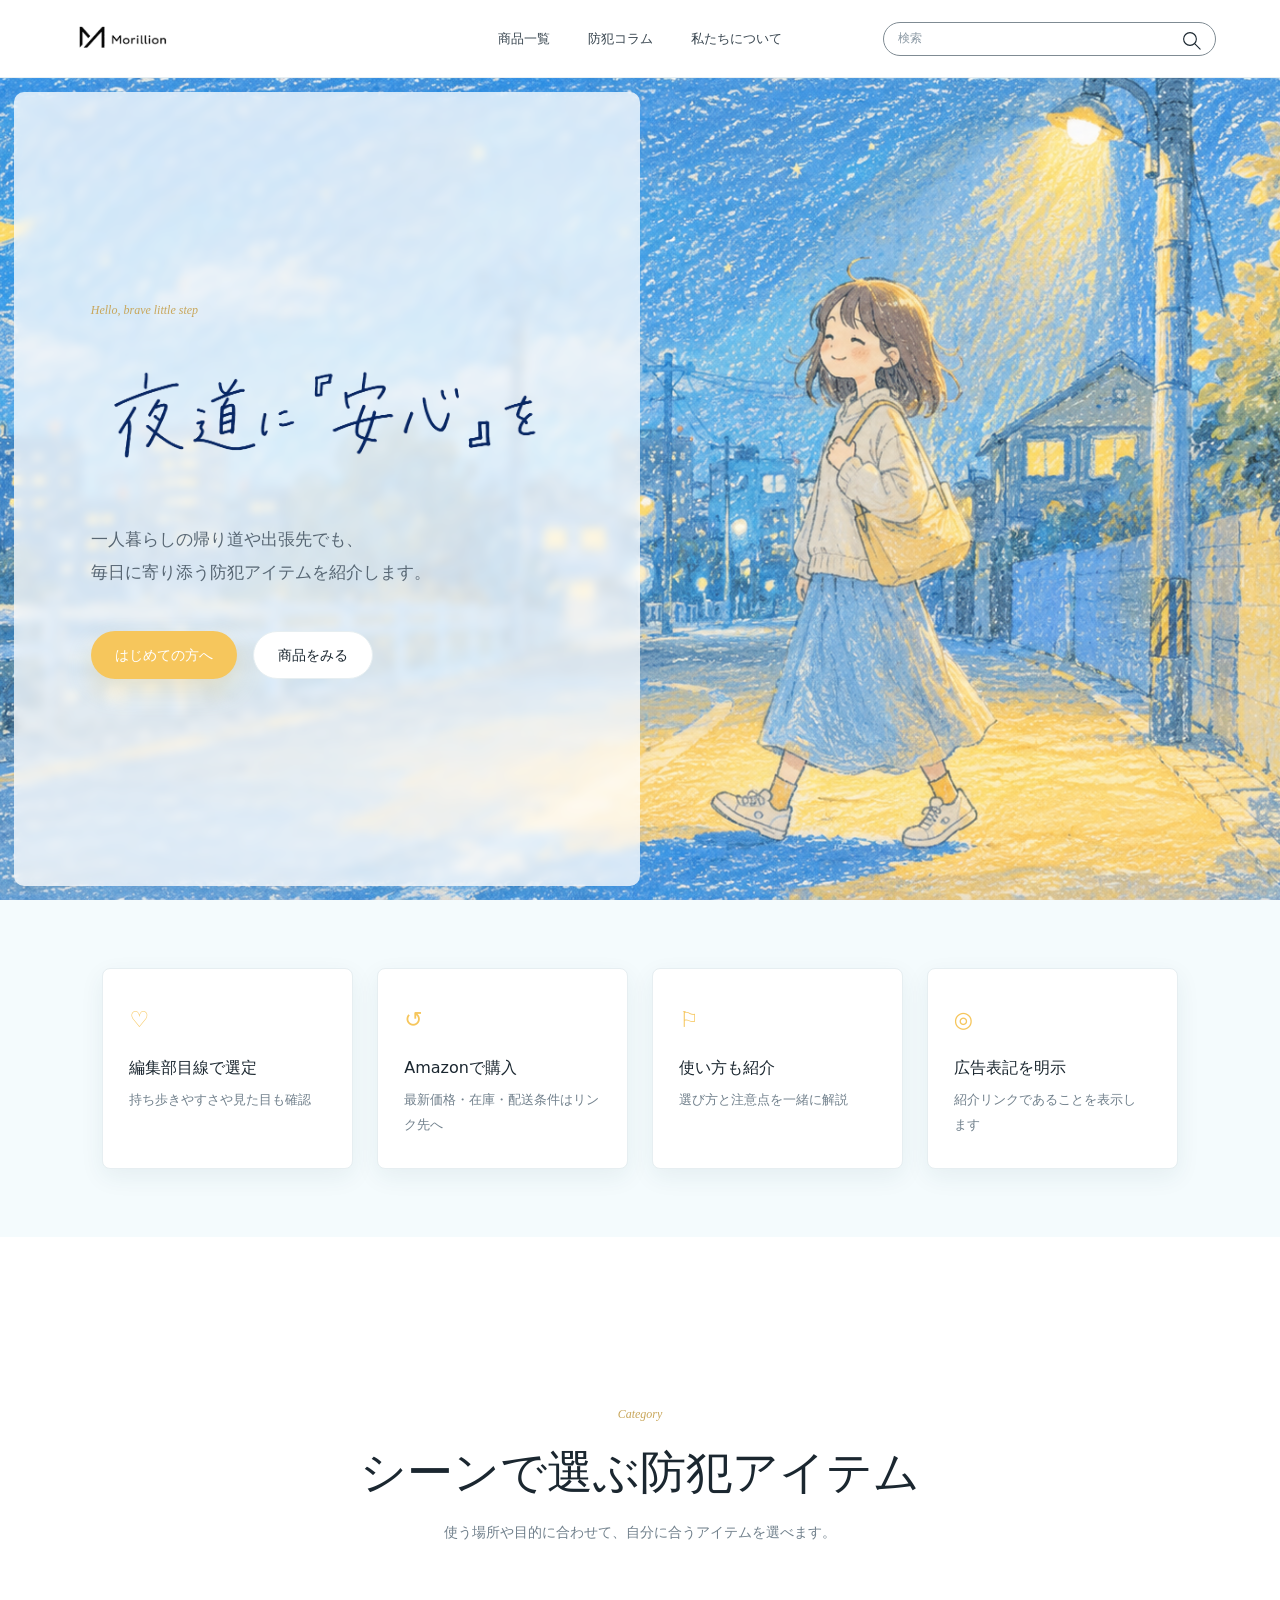
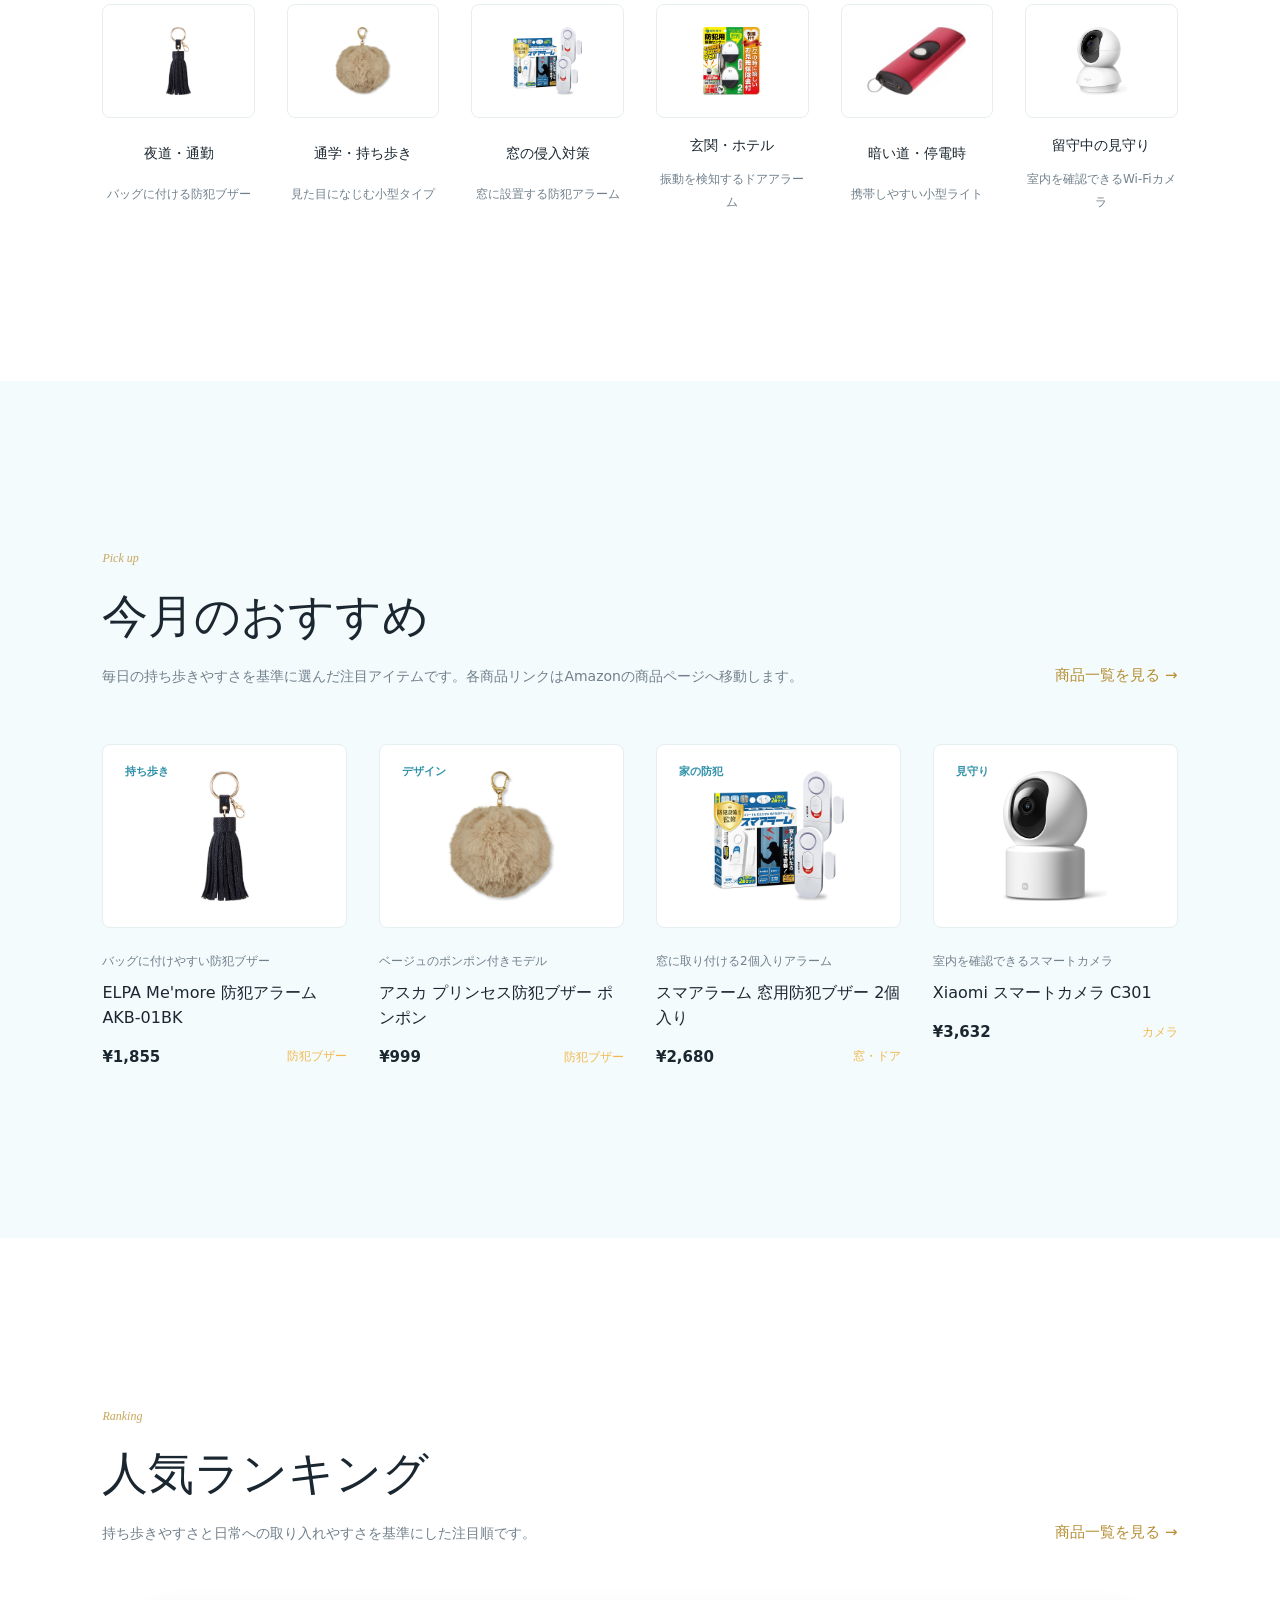
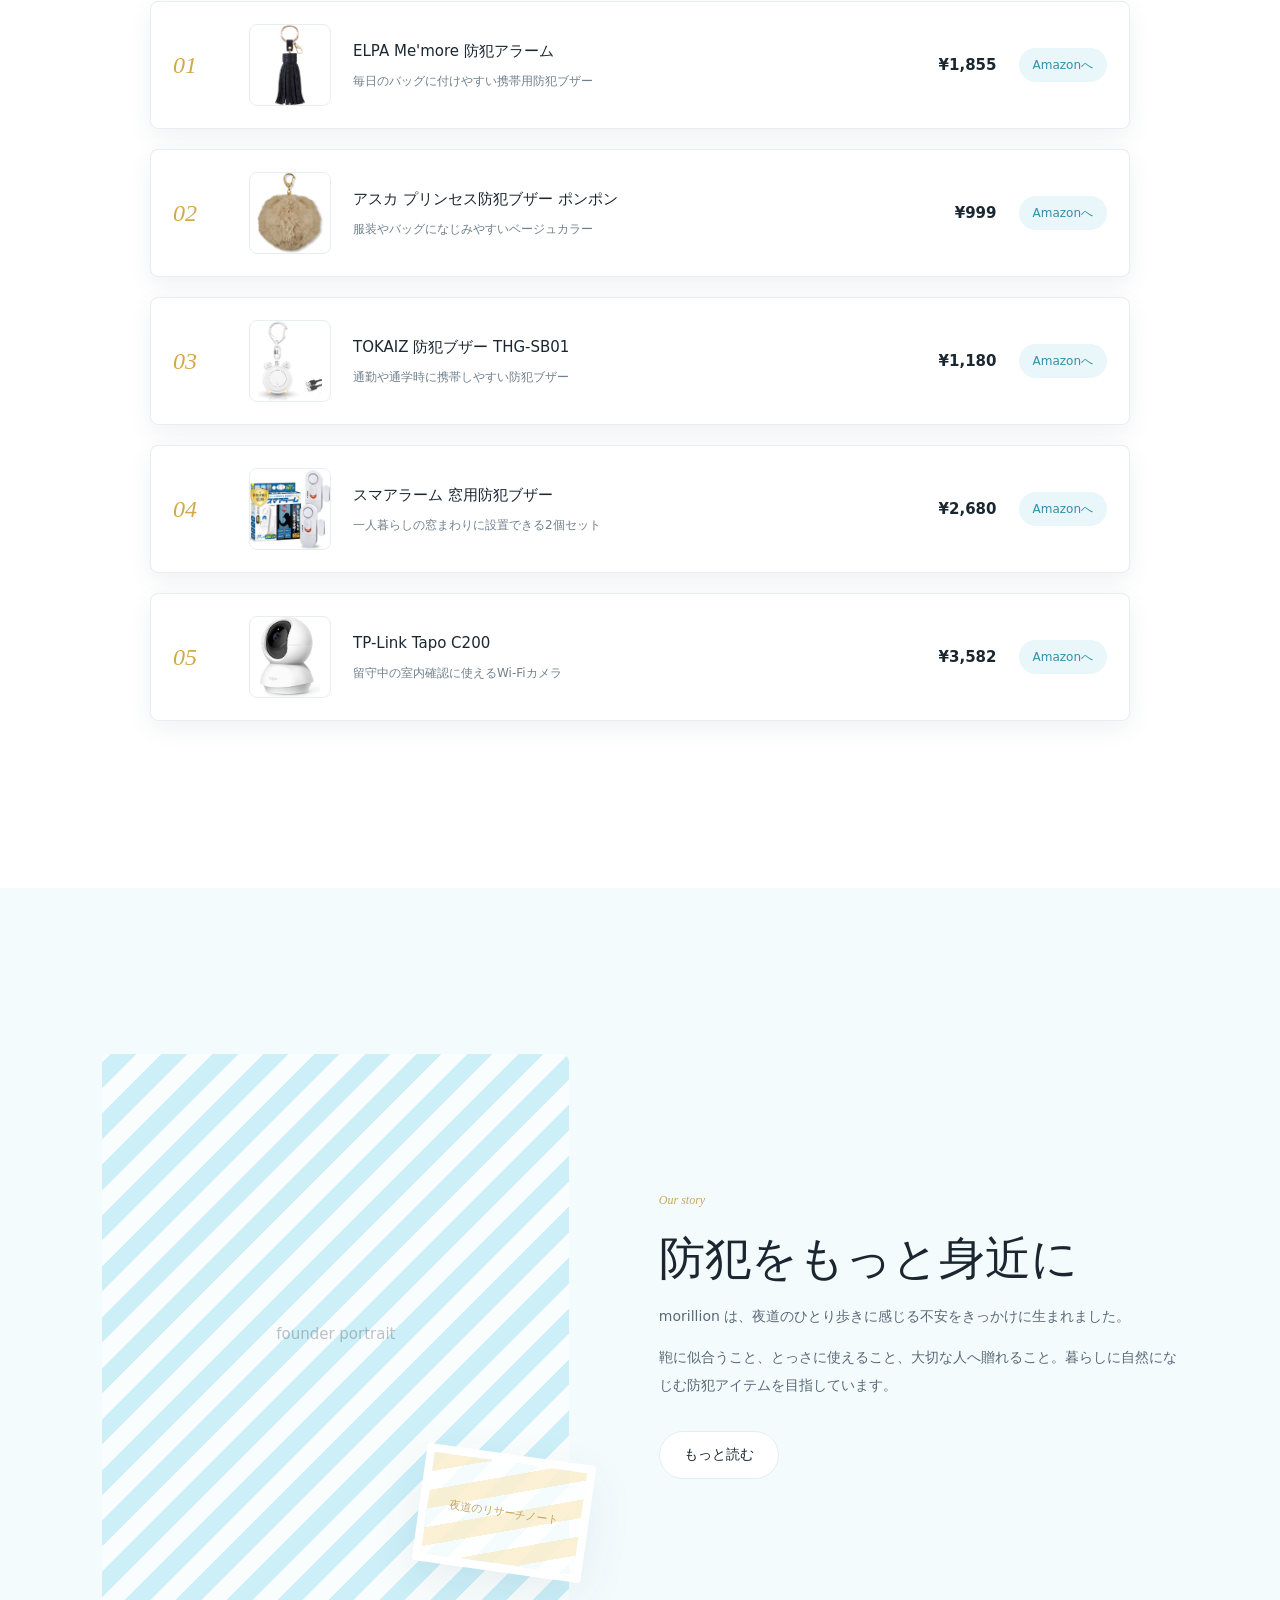
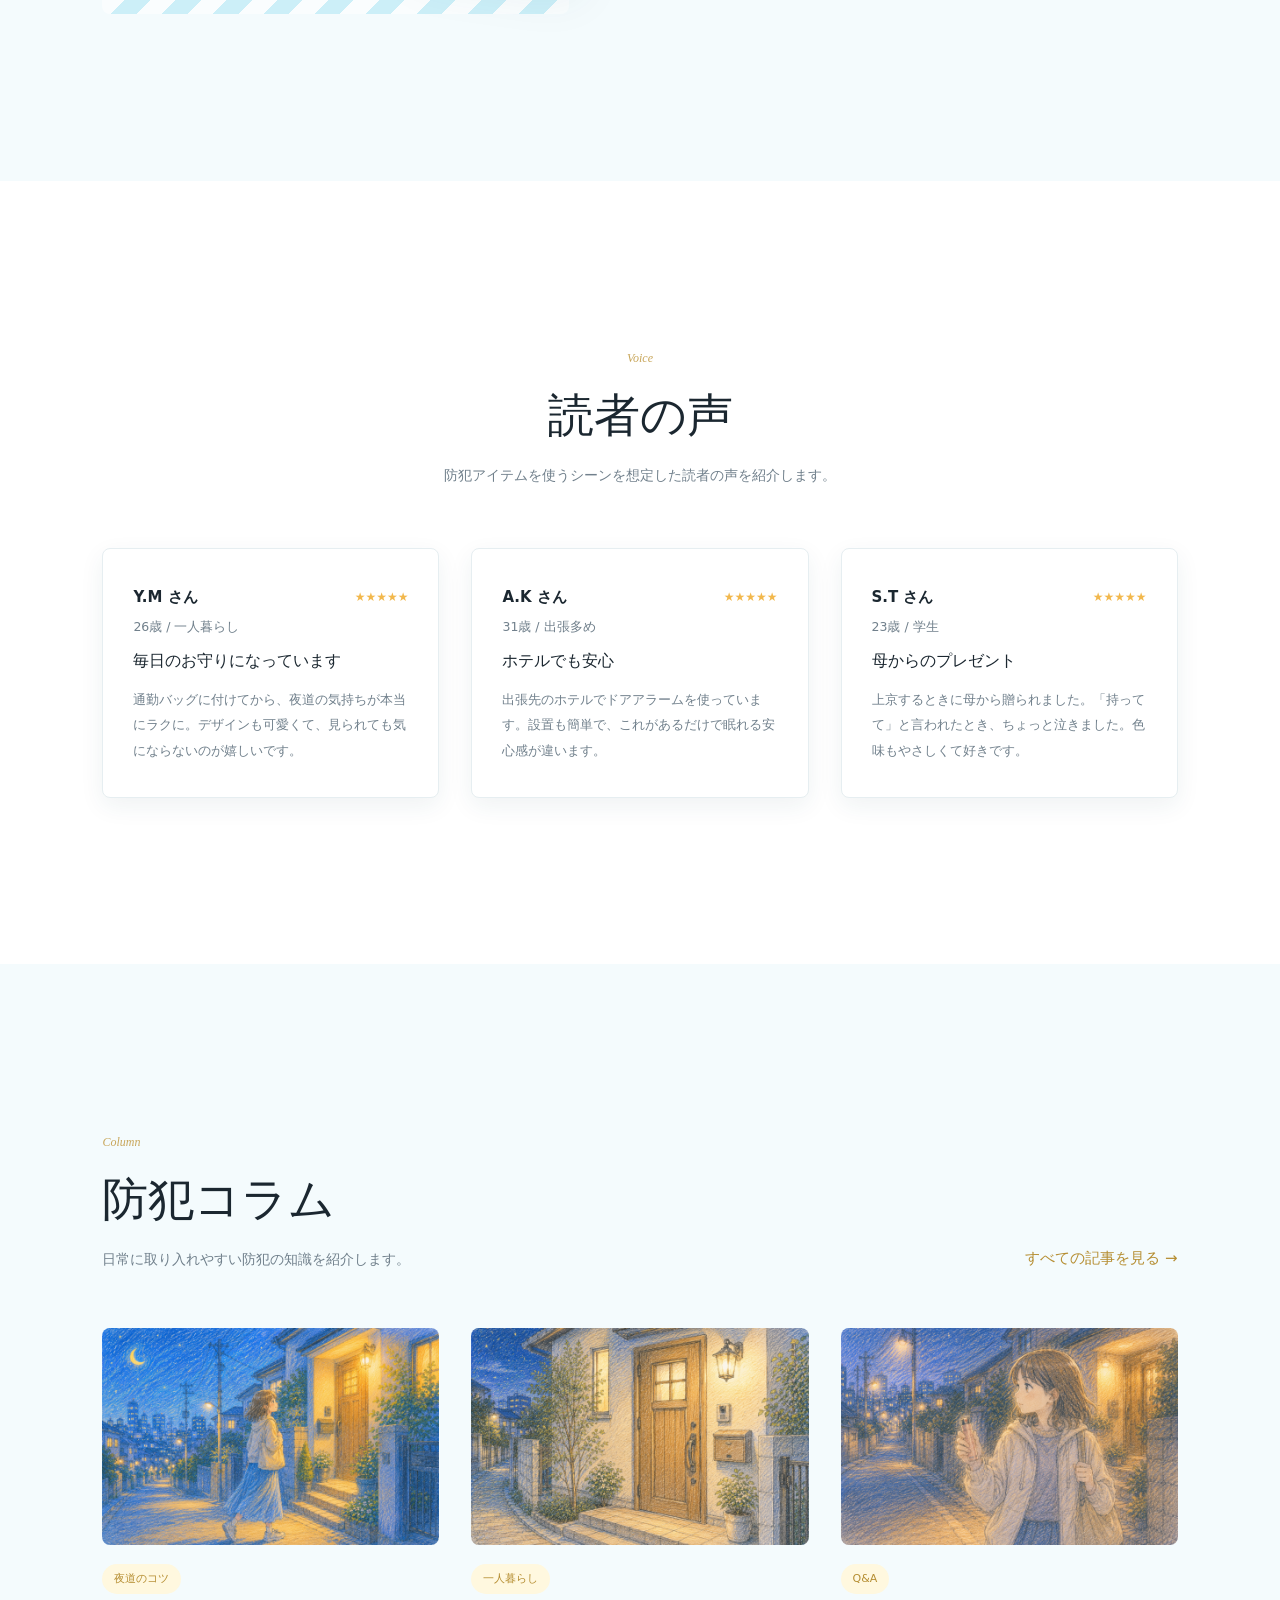
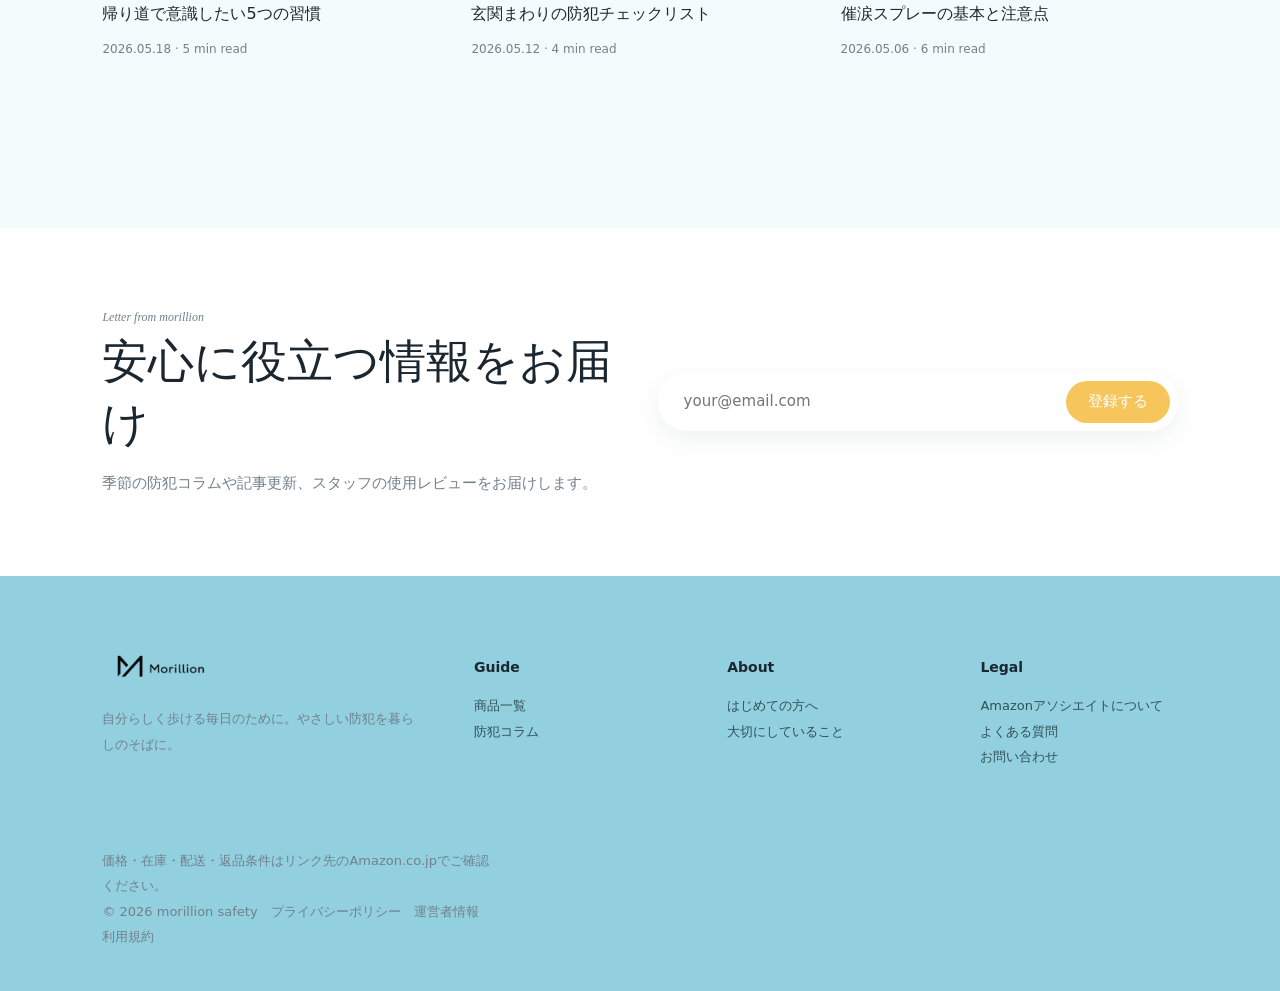
==== commit 0553269c: "sorano_11" ====
--- a/index.html
+++ b/index.html
@@ -12,7 +12,7 @@
         }
       } catch {}
     </script>
-    <link rel="stylesheet" href="styles.css?v=20260612-2">
+    <link rel="stylesheet" href="styles.css?v=20260616-13">
   </head>
   <body>
     <div class="intro-loader" id="introLoader" aria-label="読み込み中">
@@ -232,13 +232,13 @@
       <nav>
         <h2>About</h2>
         <a href="about.html">はじめての方へ</a>
-        <a href="about.html#values">選び方の考え方</a>
+        <a href="about.html#value">大切にしていること</a>
       </nav>
       <nav>
         <h2>Legal</h2>
         <a href="#">Amazonアソシエイトについて</a>
         <a href="#">よくある質問</a>
-        <a href="#">お問い合わせ</a>
+        <a href="contact.html">お問い合わせ</a>
       </nav>
       <p class="copyright">価格・在庫・配送・返品条件はリンク先のAmazon.co.jpでご確認ください。<br>© 2026 morillion safety　<a href="#">プライバシーポリシー</a>　<a href="#">運営者情報</a>　<a href="#">利用規約</a></p>
     </footer>
--- a/styles.css
+++ b/styles.css
@@ -1107,14 +1107,17 @@
 }
 
 .listing-hero {
+  display: flex;
+  min-height: clamp(430px, 44vw, 560px);
+  flex-direction: column;
+  justify-content: center;
   padding: clamp(82px, 11vw, 142px) clamp(24px, 8vw, 128px) clamp(54px, 8vw, 96px);
-  background:
-    radial-gradient(circle at 82% 20%, rgba(246, 198, 92, .2), transparent 18rem),
-    linear-gradient(135deg, #fff 0 48%, var(--sky-100) 48% 100%);
+  background: linear-gradient(135deg, #fff 0 48%, var(--sky-100) 48% 100%);
 }
 
 .listing-hero h1 {
-  max-width: 760px;
+  width: min(100%, 640px);
+  max-width: none;
   margin: 0;
   font-size: clamp(42px, 7vw, 84px);
   font-weight: 300;
@@ -1123,9 +1126,7 @@
 }
 
 .column-list-hero .listing-logo-title {
-  width: min(100%, 640px);
-  max-width: none;
-  margin-inline: auto;
+  margin-inline: 0;
 }
 
 .listing-logo-title img {
@@ -1136,7 +1137,7 @@
 
 .column-list-hero > p:not(.section-kicker):not(.affiliate-disclosure) {
   max-width: 680px;
-  margin: 24px auto 0;
+  margin: 24px 0 0;
   color: #586774;
   font-size: clamp(14px, 1.65vw, 17px);
 }
@@ -1406,11 +1407,8 @@
 
 .column-list-hero {
   display: grid;
-  justify-items: center;
-  background:
-    radial-gradient(circle at 84% 24%, rgba(246, 198, 92, .16), transparent 20rem),
-    linear-gradient(135deg, #fff 0 52%, var(--sky-50) 52% 100%);
-  text-align: center;
+  justify-items: start;
+  text-align: left;
 }
 
 .column-listing {
@@ -1776,81 +1774,140 @@
 }
 
 .about-hero {
-  display: grid;
-  grid-template-columns: minmax(0, .9fr) minmax(420px, 1.1fr);
-  min-height: min(760px, calc(100vh - 78px));
+  display: flex;
+  min-height: clamp(430px, 44vw, 560px);
+  flex-direction: column;
+  justify-content: center;
+  padding: clamp(82px, 11vw, 142px) clamp(24px, 8vw, 128px) clamp(54px, 8vw, 96px);
+  background: linear-gradient(135deg, #fff 0 48%, var(--sky-100) 48% 100%);
+  overflow: hidden;
+}
+
+.about-hero-copy {
+  max-width: 640px;
+}
+
+.page-logo-title {
+  width: min(100%, 640px);
+  max-width: none;
+  margin: 12px 0 0;
+}
+
+.page-logo-title img {
+  display: block;
+  width: 100%;
+  height: auto;
+}
+
+.about-hero p:not(.about-en) {
+  max-width: 580px;
+  margin: 30px 0 0;
+  color: #586774;
+  font-size: clamp(14px, 1.35vw, 16px);
+  line-height: 2;
+}
+
+.about-en {
+  margin: 0;
+  color: #c8a65a;
+  font-family: Georgia, "Times New Roman", serif;
+  font-size: 12px;
+  font-style: italic;
+  letter-spacing: 0;
+  text-transform: uppercase;
+}
+
+.about-intro,
+.about-message,
+.about-values,
+.about-links {
+  padding: clamp(84px, 11vw, 150px) clamp(24px, 10vw, 160px);
+}
+
+.about-intro {
+  display: grid;
+  grid-template-columns: minmax(260px, .62fr) minmax(0, 1fr);
+  gap: clamp(36px, 8vw, 110px);
+  align-items: start;
+  background: #fff;
+}
+
+.about-section-heading h2,
+.about-message-copy h2 {
+  margin: 8px 0 0;
+  font-size: clamp(28px, 4vw, 48px);
+  font-weight: 500;
+  line-height: 1.4;
+}
+
+.about-text-block {
+  max-width: 760px;
+}
+
+.about-text-block p,
+.about-value-grid p,
+.about-message-copy p:not(.about-en),
+.about-link-grid small {
+  margin: 0;
+  color: #596976;
+  font-size: 15px;
+  line-height: 2.05;
+}
+
+.about-text-block p + p {
+  margin-top: 22px;
+}
+
+.about-message {
+  display: grid;
+  grid-template-columns: minmax(320px, .74fr) minmax(0, 1fr);
+  gap: clamp(40px, 7vw, 96px);
+  align-items: center;
+  background: #fff;
+}
+
+.about-message-image {
+  overflow: hidden;
+  aspect-ratio: 4 / 4.8;
   background: var(--sky-50);
-  overflow: hidden;
-}
-
-.about-hero > div {
-  align-self: center;
-  padding: clamp(64px, 9vw, 130px) clamp(36px, 7vw, 112px);
-}
-
-.about-hero h1 {
-  margin: 0;
-  font-size: clamp(38px, 5.5vw, 72px);
-  font-weight: 400;
-  line-height: 1.35;
-}
-
-.about-hero p:not(.section-kicker) {
-  max-width: 580px;
-  margin: 28px 0 0;
-  color: #586774;
-  font-size: 15px;
-  line-height: 2;
-}
-
-.about-hero img {
-  display: block;
+  border-radius: 10px;
+  box-shadow: var(--soft-shadow);
+}
+
+.about-message-image img {
   width: 100%;
   height: 100%;
   object-fit: cover;
 }
 
-.about-story,
-.about-values,
-.about-guide {
-  padding: clamp(82px, 11vw, 150px) clamp(24px, 10vw, 160px);
-}
-
-.about-story {
-  text-align: center;
-}
-
-.about-story h2,
-.about-values h2,
-.about-guide h2 {
-  margin: 0;
-  font-size: clamp(28px, 4vw, 48px);
-  font-weight: 500;
-  line-height: 1.4;
-}
-
-.about-story-copy {
-  display: grid;
-  grid-template-columns: repeat(2, minmax(0, 1fr));
-  gap: clamp(28px, 6vw, 80px);
-  max-width: 980px;
-  margin: 48px auto 0;
-  text-align: left;
-}
-
-.about-story-copy p,
-.about-value-grid p,
-.about-guide p {
-  margin: 0;
-  color: #596976;
-  font-size: 14px;
-  line-height: 2;
+.about-message-copy {
+  max-width: 780px;
+}
+
+.about-message-copy .about-section-heading {
+  margin-bottom: 32px;
+}
+
+.about-message-copy p + p,
+.about-message-copy .about-signature {
+  margin-top: 20px;
+}
+
+.about-signature {
+  color: var(--ink);
+  font-weight: 600;
 }
 
 .about-values {
   background: var(--sky-50);
 }
 
+.about-values .about-section-heading,
+.about-links .about-section-heading {
+  max-width: 760px;
+  margin-bottom: 44px;
+}
+
 .about-value-grid {
   display: grid;
   grid-template-columns: repeat(3, minmax(0, 1fr));
@@ -1858,16 +1915,19 @@
 }
 
 .about-value-grid article {
-  padding: clamp(26px, 4vw, 42px);
+  min-height: 280px;
+  padding: clamp(28px, 4vw, 44px);
   background: #fff;
   border: 1px solid var(--line);
   border-radius: 8px;
+  box-shadow: var(--soft-shadow);
 }
 
 .about-value-grid span {
-  color: var(--gold);
+  color: #c8a65a;
   font-family: Georgia, "Times New Roman", serif;
   font-size: 14px;
+  font-style: italic;
 }
 
 .about-value-grid h3 {
@@ -1877,27 +1937,143 @@
   line-height: 1.6;
 }
 
-.about-guide {
+.about-links {
+  background: var(--sky-50);
+}
+
+.about-link-grid {
+  display: grid;
+  grid-template-columns: repeat(3, minmax(0, 1fr));
+  gap: clamp(18px, 3vw, 32px);
+}
+
+.about-link-grid a {
+  display: grid;
+  gap: 12px;
+  min-height: 240px;
+  padding: clamp(26px, 4vw, 40px);
+  color: var(--ink);
+  background: #fff;
+  border: 1px solid var(--line);
+  border-radius: 8px;
+  box-shadow: var(--soft-shadow);
+  text-decoration: none;
+  transition: transform .2s ease, box-shadow .2s ease;
+}
+
+.about-link-grid a:hover {
+  box-shadow: var(--shadow);
+  transform: translateY(-2px);
+}
+
+.about-link-grid span {
+  color: var(--gold);
+  font-family: Georgia, "Times New Roman", serif;
+  font-size: 13px;
+  letter-spacing: .08em;
+  text-transform: uppercase;
+}
+
+.about-link-grid strong {
+  font-size: 22px;
+  font-weight: 500;
+}
+
+.about-link-grid small {
+  align-self: end;
+  font-size: 13px;
+  line-height: 1.8;
+}
+
+.contact-hero {
   display: flex;
-  align-items: center;
-  justify-content: space-between;
-  gap: 48px;
-  background: var(--cream);
-}
-
-.about-guide > div:first-child {
+  min-height: clamp(430px, 44vw, 560px);
+  flex-direction: column;
+  justify-content: center;
+  padding: clamp(82px, 11vw, 142px) clamp(24px, 8vw, 128px) clamp(54px, 8vw, 96px);
+  background: linear-gradient(135deg, #fff 0 48%, var(--sky-100) 48% 100%);
+}
+
+.contact-hero p:not(.about-en) {
   max-width: 680px;
-}
-
-.about-guide p:not(.section-kicker) {
-  margin-top: 20px;
-}
-
-.about-guide-actions {
-  display: flex;
-  flex-wrap: wrap;
-  gap: 12px;
-  flex: 0 0 auto;
+  margin: 30px 0 0;
+  color: #586774;
+  font-size: clamp(14px, 1.65vw, 17px);
+  line-height: 1.9;
+}
+
+.contact-section {
+  display: grid;
+  grid-template-columns: minmax(260px, .62fr) minmax(0, 1fr);
+  gap: clamp(36px, 8vw, 110px);
+  align-items: start;
+  padding: clamp(84px, 11vw, 150px) clamp(24px, 10vw, 160px);
+  background: #fff;
+}
+
+.contact-copy h2 {
+  margin: 8px 0 0;
+  font-size: clamp(28px, 4vw, 48px);
+  font-weight: 500;
+  line-height: 1.4;
+}
+
+.contact-copy p:not(.about-en) {
+  margin: 24px 0 0;
+  color: #596976;
+  font-size: 15px;
+  line-height: 2.05;
+}
+
+.contact-note {
+  padding: 16px 18px;
+  background: var(--sky-50);
+  border: 1px solid var(--line);
+  border-radius: 8px;
+}
+
+.contact-form {
+  display: grid;
+  gap: 20px;
+  padding: clamp(24px, 4vw, 42px);
+  background: var(--sky-50);
+  border: 1px solid var(--line);
+  border-radius: 8px;
+  box-shadow: var(--soft-shadow);
+}
+
+.contact-form label {
+  display: grid;
+  gap: 8px;
+}
+
+.contact-form span {
+  color: #31505a;
+  font-size: 13px;
+  font-weight: 500;
+}
+
+.contact-form input,
+.contact-form select,
+.contact-form textarea {
+  width: 100%;
+  min-width: 0;
+  padding: 13px 14px;
+  color: var(--ink);
+  background: #fff;
+  border: 1px solid var(--line);
+  border-radius: 8px;
+  font: inherit;
+  font-size: 14px;
+}
+
+.contact-form textarea {
+  resize: vertical;
+}
+
+.contact-form .button {
+  justify-self: start;
+  border: 0;
 }
 
 .site-footer {
@@ -2063,8 +2239,11 @@
     grid-template-columns: repeat(2, minmax(0, 1fr));
   }
 
-  .about-hero {
-    grid-template-columns: 1fr 1fr;
+  .about-message,
+  .about-intro,
+  .about-link-grid,
+  .contact-section {
+    grid-template-columns: 1fr;
   }
 
   .about-value-grid {
@@ -2117,35 +2296,37 @@
     padding: 0;
   }
 
-  .about-hero {
-    grid-template-columns: 1fr;
-  }
-
-  .about-hero > div {
-    padding: 64px 20px 48px;
-  }
-
-  .about-hero img {
-    max-height: 420px;
-  }
-
-  .about-story,
+  .about-intro,
+  .about-message,
   .about-values,
-  .about-guide {
+  .about-links,
+  .contact-section {
     padding: 72px 20px;
   }
 
-  .about-story-copy {
-    grid-template-columns: 1fr;
-    margin-top: 34px;
-  }
-
-  .about-guide {
-    display: block;
-  }
-
-  .about-guide-actions {
-    margin-top: 30px;
+  .listing-hero,
+  .about-hero,
+  .contact-hero {
+    min-height: 360px;
+    padding: 72px 20px 54px;
+  }
+
+  .contact-form {
+    padding: 20px;
+  }
+
+  .about-section-heading h2,
+  .about-message-copy h2 {
+    font-size: 28px;
+  }
+
+  .about-message-image {
+    aspect-ratio: 16 / 11;
+  }
+
+  .about-value-grid article,
+  .about-link-grid a {
+    min-height: auto;
   }
 
   .product-search-box {
@@ -2477,11 +2658,11 @@
     position: sticky;
     top: 0;
     z-index: 100;
-    grid-template-columns: 1fr auto;
-    grid-template-rows: auto auto;
-    gap: 10px;
+    grid-template-columns: auto minmax(0, 1fr);
+    grid-template-rows: auto;
+    gap: 12px;
     min-height: 0;
-    padding: 10px 14px 12px;
+    padding: 10px 14px;
     background: rgba(255, 255, 255, .97);
     border-bottom: 0;
     box-shadow: 0 2px 14px rgba(31, 74, 92, .07);
@@ -2502,22 +2683,16 @@
   }
 
   .menu-button {
-    display: grid;
-    align-self: center;
-    width: 40px;
-    height: 40px;
-    border: 1px solid #e5eaec;
+    display: none;
   }
 
   .site-nav {
-    top: 58px;
-    left: 14px;
-    right: 14px;
-    z-index: 110;
+    display: none;
   }
 
   .header-actions {
-    grid-column: 1 / -1;
+    grid-column: 2;
+    grid-row: 1;
     width: 100%;
     justify-self: stretch;
   }
@@ -2527,7 +2702,7 @@
   }
 
   .header-search-form {
-    height: 42px;
+    height: 38px;
     padding: 0 8px 0 14px;
     background: #f5f7f7;
     border: 0;
@@ -2535,7 +2710,7 @@
   }
 
   .header-search-form input {
-    font-size: 13px;
+    font-size: 12px;
   }
 
   .header-search-results {
